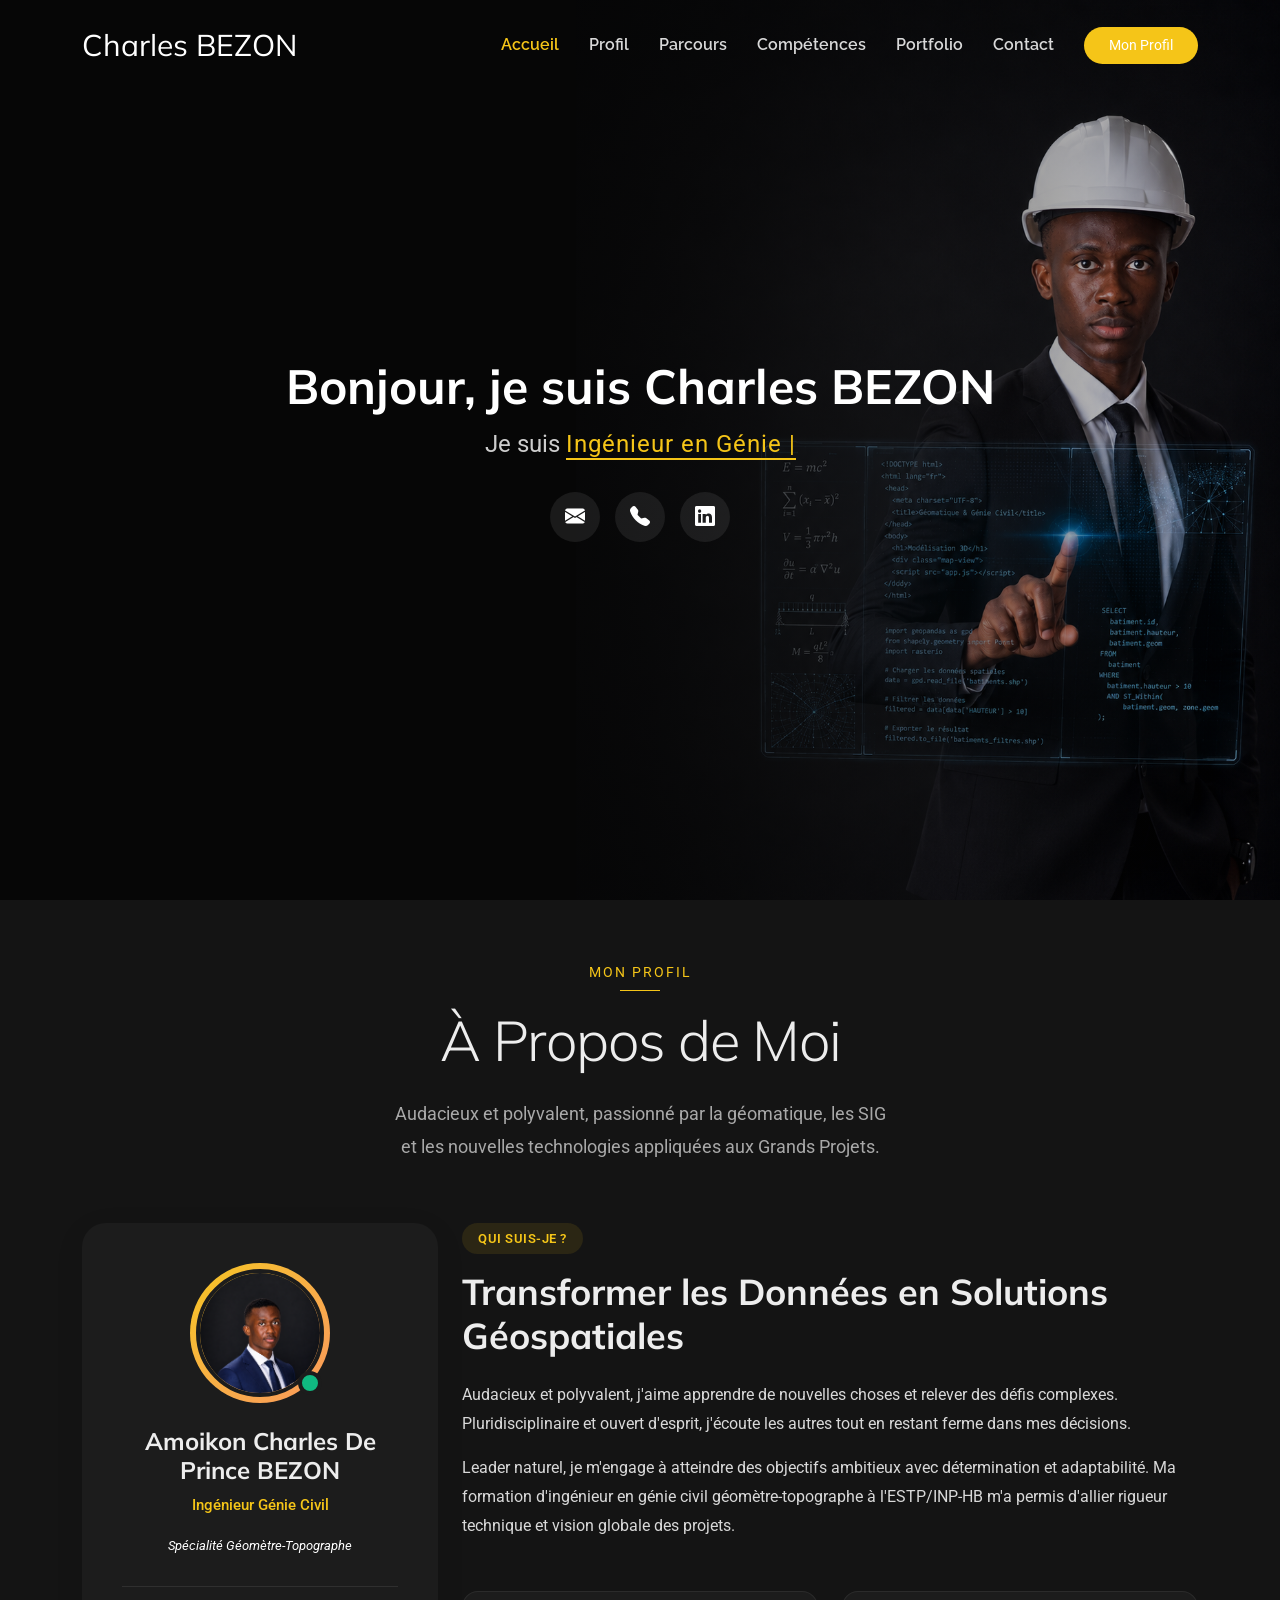
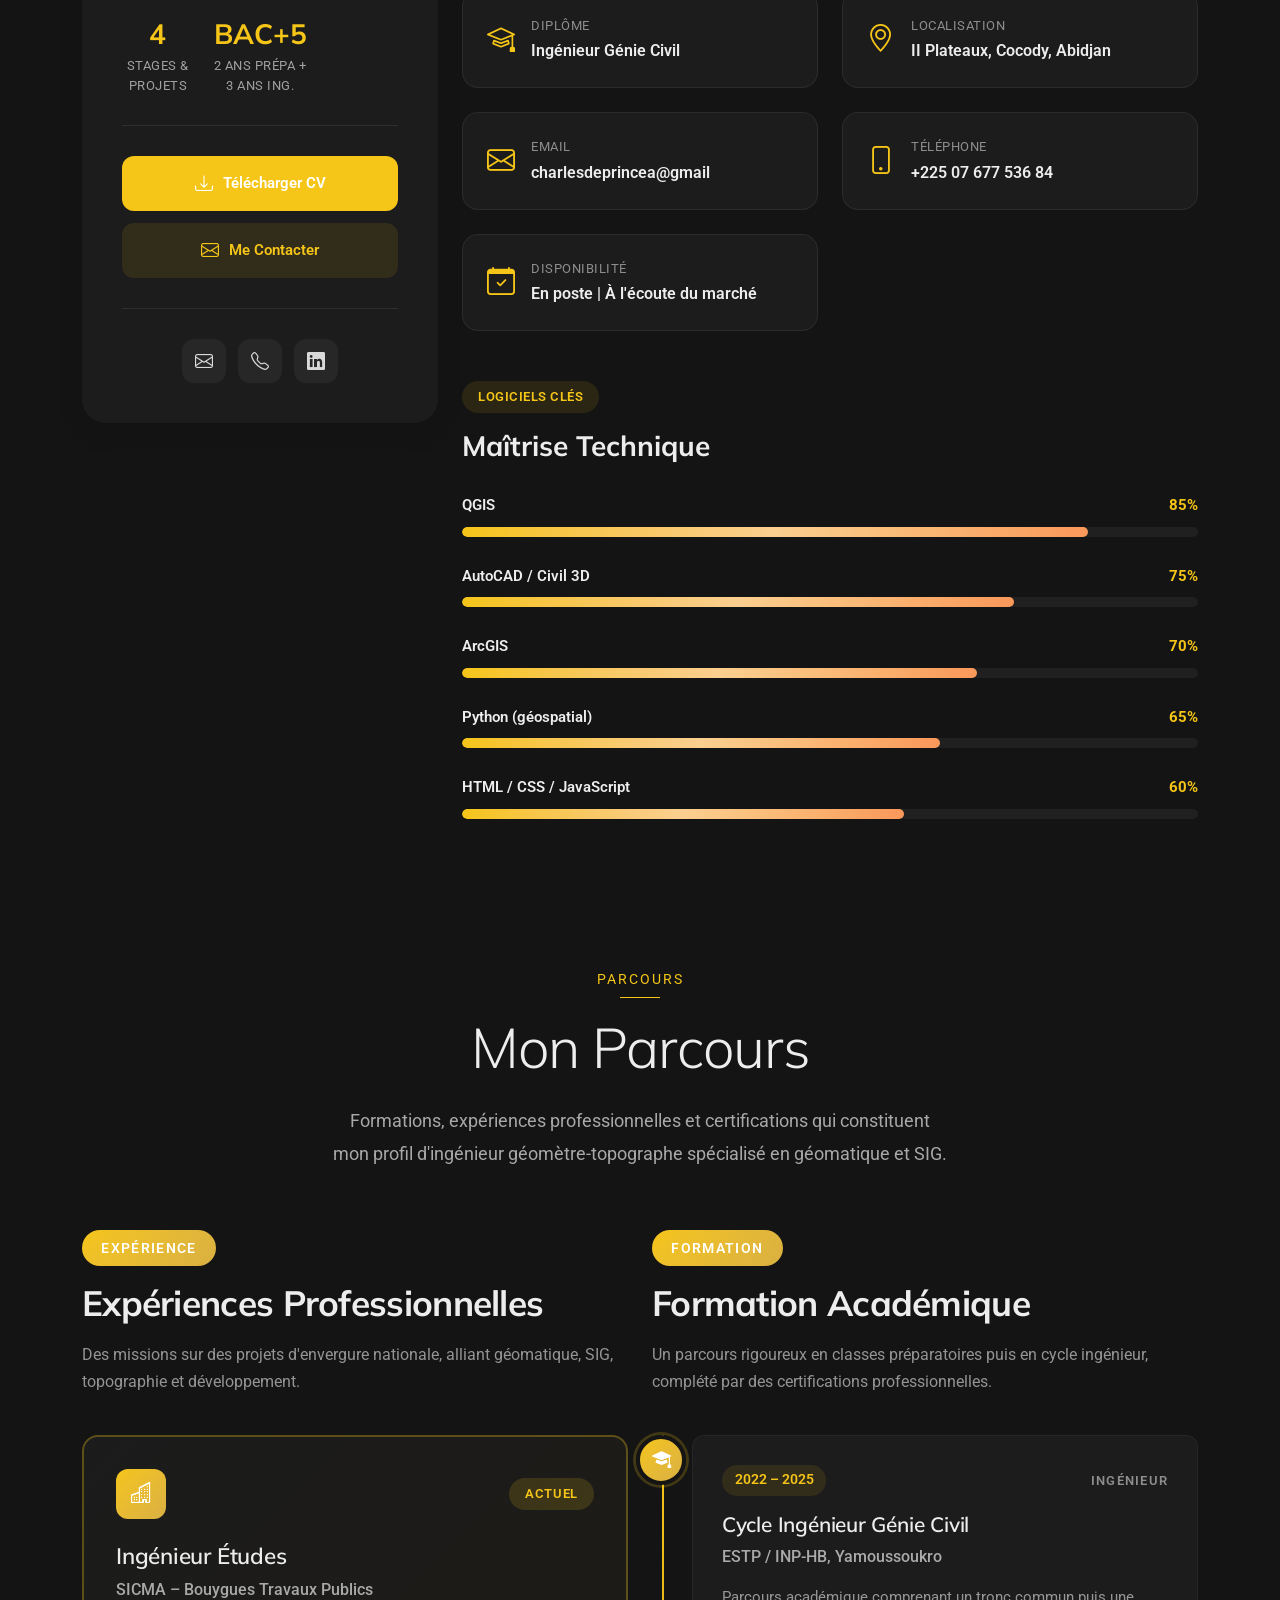
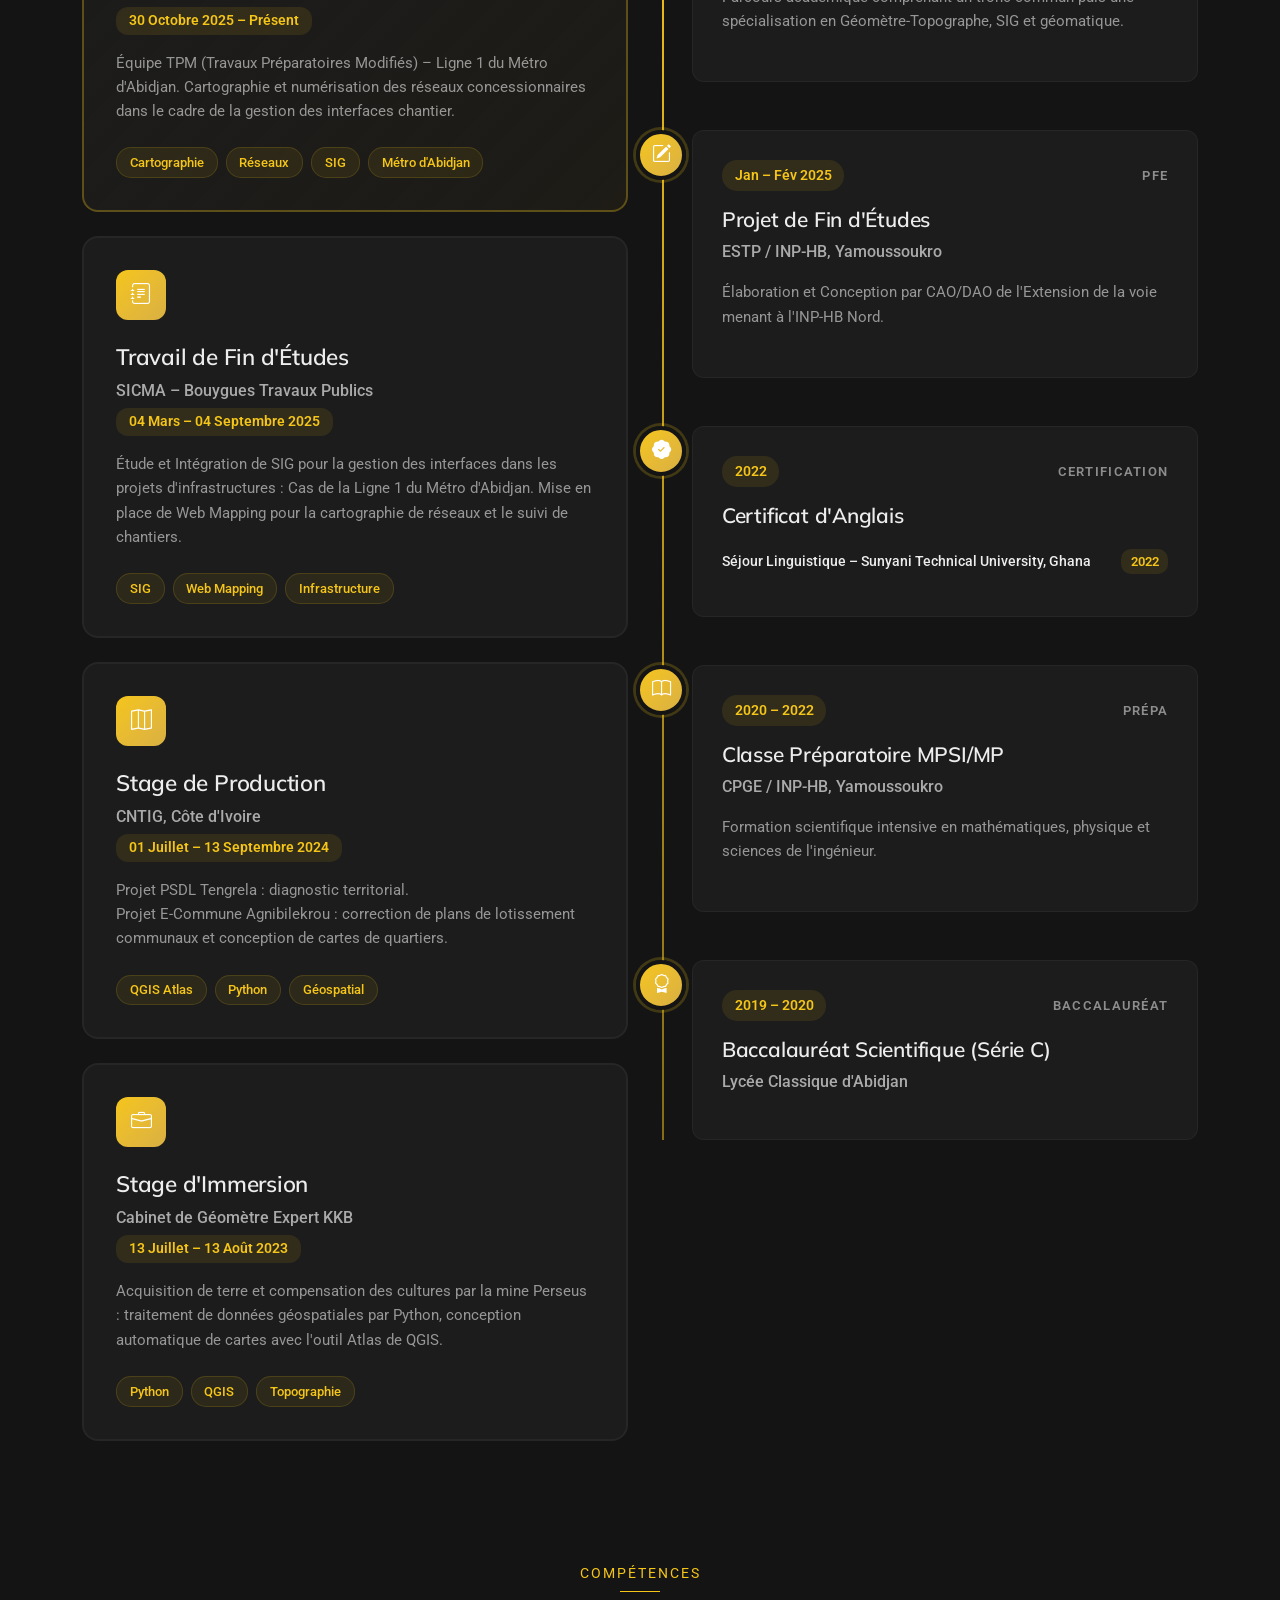
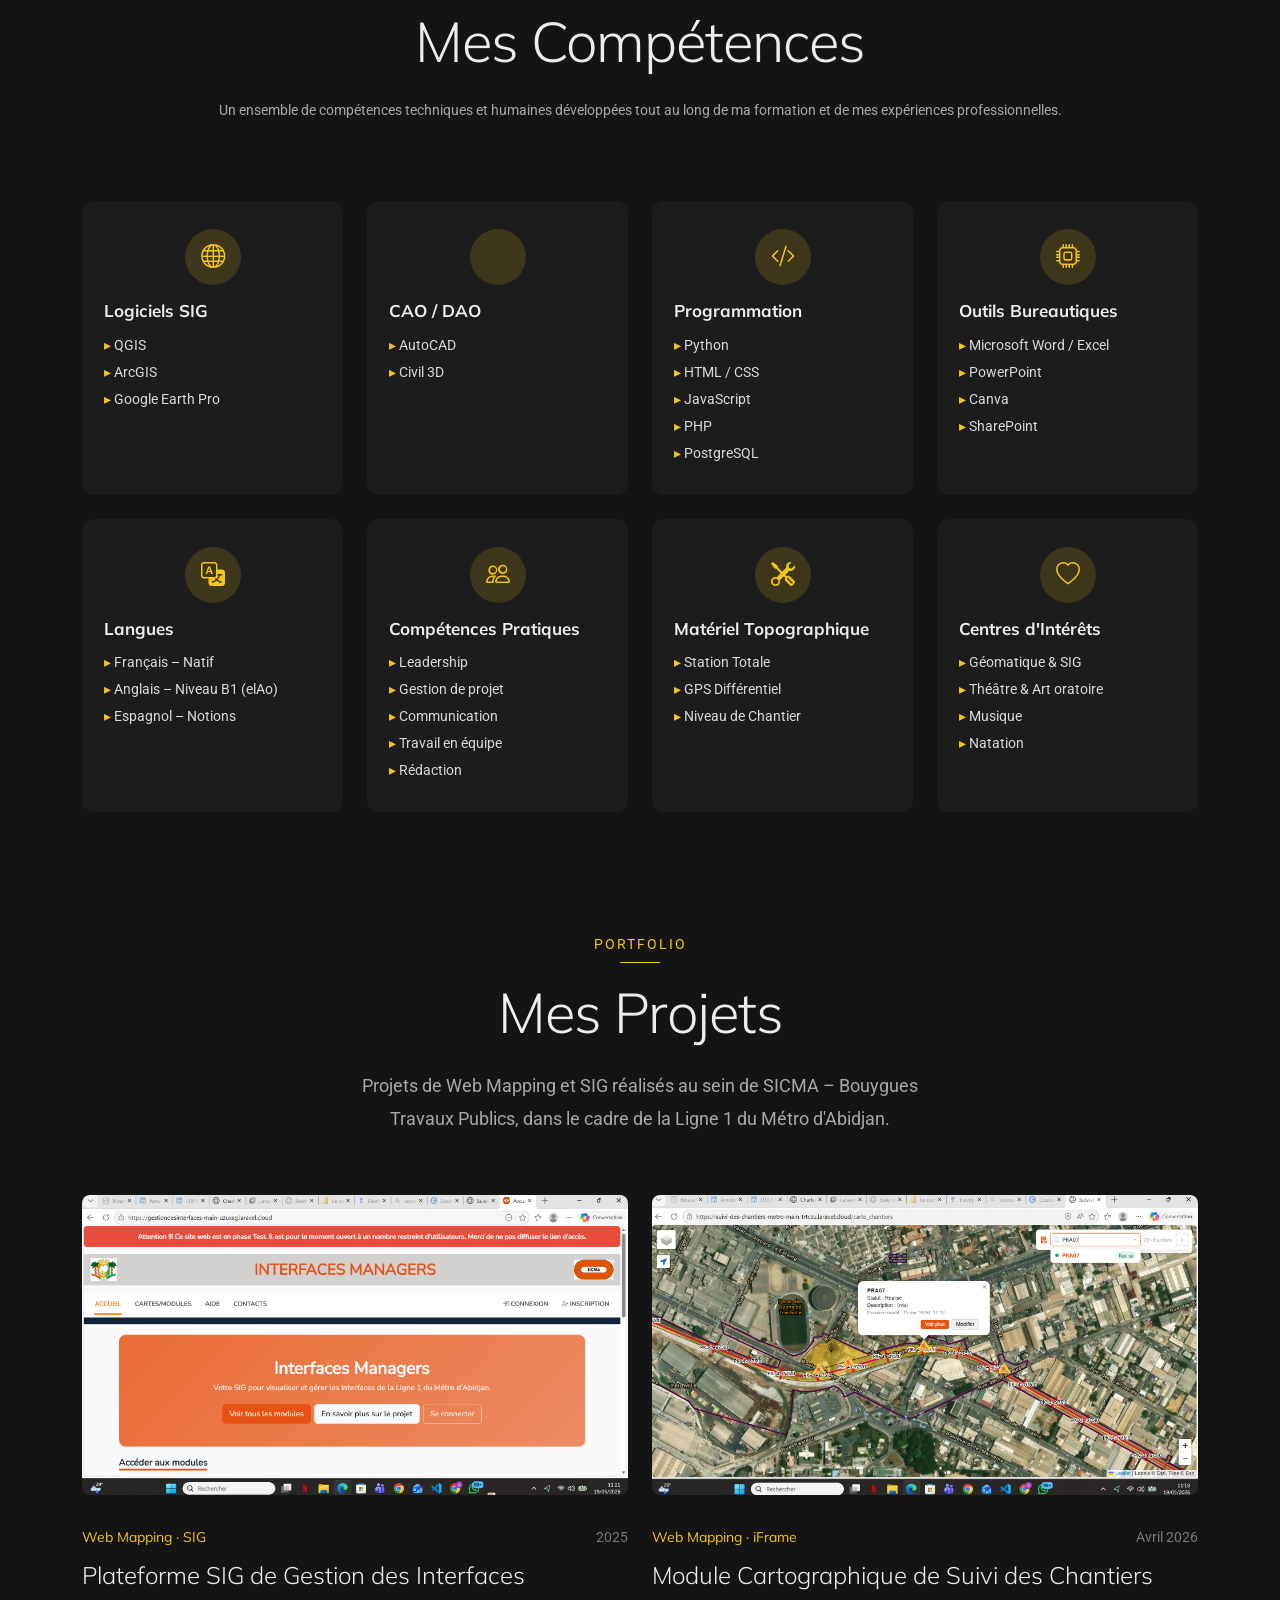
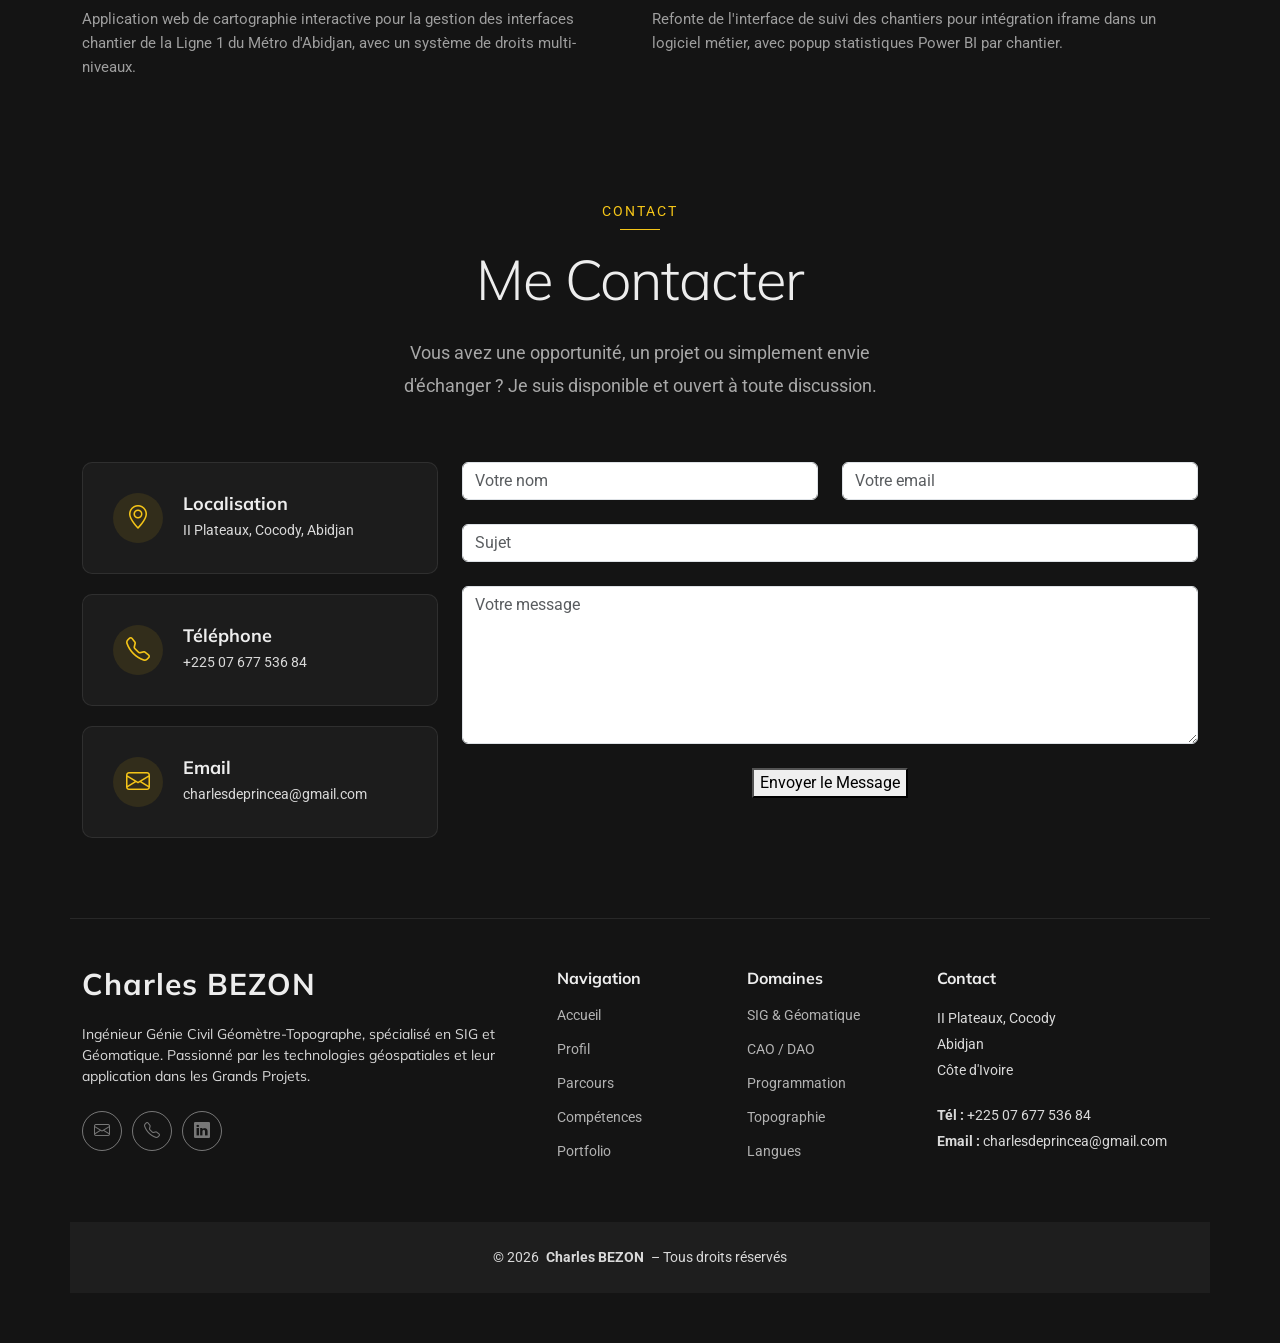
==== index.html @ f4f3e136 "Initial commit - CV en ligne" ====
<!DOCTYPE html>
<html lang="fr">

<head>
  <meta charset="utf-8">
  <meta content="width=device-width, initial-scale=1.0" name="viewport">
  <title>Charles BEZON - Ingénieur Géomètre-Topographe</title>
  <meta name="description" content="CV en ligne de Bezon Amoikon Charles de Prince, Ingénieur Génie Civil Géomètre-Topographe, spécialisé en SIG et géomatique.">

  <!-- Fonts -->
  <link href="https://fonts.googleapis.com" rel="preconnect">
  <link href="https://fonts.gstatic.com" rel="preconnect" crossorigin>
  <link href="https://fonts.googleapis.com/css2?family=Roboto:ital,wght@0,100;0,300;0,400;0,500;0,700;0,900;1,100;1,300;1,400;1,500;1,700;1,900&family=Raleway:ital,wght@0,100;0,200;0,300;0,400;0,500;0,600;0,700;0,800;0,900;1,100;1,200;1,300;1,400;1,500;1,600;1,700;1,800;1,900&family=Mulish:ital,wght@0,200;0,300;0,400;0,500;0,600;0,700;0,800;0,900;1,200;1,300;1,400;1,500;1,600;1,700;1,800;1,900&display=swap" rel="stylesheet">
  <link href="https://fonts.googleapis.com/css2?family=Lato:ital,wght@0,100;0,300;0,400;0,700;0,900;1,100;1,300;1,400;1,700;1,900&display=swap" rel="stylesheet">

  <!-- Vendor CSS Files -->
  <link href="assets/vendor/bootstrap/css/bootstrap.min.css" rel="stylesheet">
  <link href="assets/vendor/bootstrap-icons/bootstrap-icons.css" rel="stylesheet">
  <link href="assets/vendor/aos/aos.css" rel="stylesheet">
  <link href="assets/vendor/glightbox/css/glightbox.min.css" rel="stylesheet">
  <link href="assets/vendor/swiper/swiper-bundle.min.css" rel="stylesheet">

  <!-- Main CSS File -->
  <link href="assets/css/main.css" rel="stylesheet">

  <!-- Custom Styles -->
  <style>
    .competence-card {
      background: var(--surface-color);
      border-radius: 12px;
      padding: 28px 22px;
      height: 100%;
      transition: transform 0.3s, box-shadow 0.3s;
    }
    .competence-card:hover {
      transform: translateY(-5px);
      box-shadow: 0 10px 30px rgba(0,0,0,0.3);
    }
    .competence-card .icon-wrapper {
      width: 56px;
      height: 56px;
      border-radius: 50%;
      background: color-mix(in srgb, var(--accent-color), transparent 85%);
      display: flex;
      align-items: center;
      justify-content: center;
      margin-bottom: 16px;
    }
    .competence-card .icon-wrapper i {
      font-size: 24px;
      color: var(--accent-color);
    }
    .competence-card h4 {
      font-size: 17px;
      margin-bottom: 10px;
      color: var(--heading-color);
    }
    .competence-card ul {
      padding-left: 0;
      list-style: none;
      margin: 0;
    }
    .competence-card ul li {
      font-size: 14px;
      color: var(--default-color);
      padding: 3px 0;
    }
    .competence-card ul li::before {
      content: "▸ ";
      color: var(--accent-color);
    }

    /* ── Portfolio Cards (style MyPage) ── */
    .proj-card {
      background: transparent;
      border: none;
      transition: transform 0.4s ease;
      height: 100%;
      display: flex;
      flex-direction: column;
    }
    .proj-card:hover { transform: translateY(-8px); }
    .proj-img-wrap {
      position: relative;
      overflow: hidden;
      border-radius: 8px;
      margin-bottom: 32px;
      flex-shrink: 0;
    }
    .proj-img-wrap img {
      width: 100%;
      height: 300px;
      object-fit: cover;
      transition: transform 0.6s ease;
    }
    .proj-overlay {
      position: absolute;
      top: 0; left: 0; right: 0; bottom: 0;
      background: rgba(0, 0, 0, 0.70);
      opacity: 0;
      transition: opacity 0.4s ease;
      display: flex;
      align-items: center;
      justify-content: center;
    }
    .proj-actions {
      display: flex;
      gap: 16px;
      transform: translateY(20px);
      transition: transform 0.4s ease;
    }
    .proj-btn {
      width: 48px;
      height: 48px;
      border-radius: 50%;
      background: var(--surface-color);
      color: var(--heading-color);
      display: flex;
      align-items: center;
      justify-content: center;
      text-decoration: none;
      transition: all 0.3s ease;
      font-size: 18px;
    }
    .proj-btn:hover {
      background: var(--accent-color);
      color: #000;
      transform: scale(1.1);
    }
    .proj-img-wrap:hover .proj-overlay { opacity: 1; }
    .proj-img-wrap:hover .proj-actions { transform: translateY(0); }
    .proj-img-wrap:hover img { transform: scale(1.05); }
    .proj-body { flex-grow: 1; display: flex; flex-direction: column; }
    .proj-meta {
      display: flex;
      justify-content: space-between;
      align-items: center;
      margin-bottom: 12px;
      font-size: 14px;
      font-weight: 400;
    }
    .proj-cat { color: var(--accent-color); font-family: var(--heading-font); }
    .proj-yr { color: color-mix(in srgb, var(--default-color), transparent 50%); }
    .proj-title {
      font-size: 24px;
      font-weight: 300;
      color: var(--heading-color);
      margin-bottom: 16px;
      font-family: var(--heading-font);
      line-height: 1.3;
    }
    .proj-desc {
      color: color-mix(in srgb, var(--default-color), transparent 30%);
      font-size: 15px;
      line-height: 1.6;
      margin: 0;
      flex-grow: 1;
    }
    @media (max-width: 768px) {
      .proj-img-wrap img { height: 240px; }
      .proj-card:hover { transform: none; }
    }

    /* Remplacement rouge → bleu */
    :root {
      --accent-color: #f5c518;
      --nav-hover-color: #f5c518;
      --nav-dropdown-hover-color: #f5c518;
    }

/* Hero - image limitée à la moitié droite */
    #hero img {
      position: absolute;
      top: 0;
      right: 0;
      left: auto;
      width: 55%;
      height: 100%;
      object-fit: cover;
      object-position: center top;
      z-index: 1;
    }
    #hero:before {
      background: linear-gradient(
        to right,
        #060606 30%,
        rgba(6, 6, 6, 0.75) 55%,
        rgba(6, 6, 6, 0.1) 100%
      ) !important;
      z-index: 2;
    }
  </style>
</head>

<body class="index-page">

  <header id="header" class="header d-flex align-items-center fixed-top">
    <div class="container-fluid container-xl position-relative d-flex align-items-center">

      <a href="index.html" class="logo d-flex align-items-center me-auto">
        <h1 class="sitename">Charles BEZON</h1>
      </a>

      <nav id="navmenu" class="navmenu">
        <ul>
          <li><a href="#hero" class="active" data-i18n="nav.home">Accueil</a></li>
          <li><a href="#about" data-i18n="nav.about">Profil</a></li>
          <li><a href="#resume" data-i18n="nav.resume">Parcours</a></li>
          <li><a href="#competences" data-i18n="nav.skills">Compétences</a></li>
          <li><a href="#portfolio" data-i18n="nav.portfolio">Portfolio</a></li>
          <li><a href="#contact" data-i18n="nav.contact">Contact</a></li>
        </ul>
        <i class="mobile-nav-toggle d-xl-none bi bi-list"></i>
      </nav>

<a class="btn-getstarted" href="#about" data-i18n="nav.btn">Mon Profil</a>

    </div>
  </header>

  <main class="main">

    <!-- Hero Section -->
    <section id="hero" class="hero section dark-background">

      <img src="images/Couverture.png" alt="Charles BEZON" data-aos="fade-in">

      <div class="container" data-aos="fade-up" data-aos-delay="100">
        <div class="row justify-content-center">
          <div class="col-lg-8 text-center">
            <h2 data-i18n="hero.greeting">Bonjour, je suis Charles BEZON</h2>
            <p>Je suis <span class="typed" data-typed-items="Ingénieur en Génie Civil, Ingénieur Géomètre-Topographe,Géomaticien,Spécialiste SIG,Développeur Web Mapping"></span><span class="typed-cursor typed-cursor--blink" aria-hidden="true"></span></p>
            <div class="social-links">
              <a href="mailto:charlesdeprincea@gmail.com" title="Email"><i class="bi bi-envelope-fill"></i></a>
              <a href="tel:+2250767753684" title="Téléphone"><i class="bi bi-telephone-fill"></i></a>
              <a href="https://www.linkedin.com/in/amoikon-charles-d-p-bezon-718651254" title="LinkedIn" target="_blank"><i class="bi bi-linkedin"></i></a>
            </div>
          </div>
        </div>
      </div>

    </section><!-- /Hero Section -->

    <!-- About Section -->
    <section id="about" class="about section">

      <div class="container section-title" data-aos="fade-up">
        <span class="subtitle" data-i18n="about.subtitle">Mon Profil</span>
        <h2 data-i18n="about.title">À Propos de Moi</h2>
        <p data-i18n="about.desc">Audacieux et polyvalent, passionné par la géomatique, les SIG et les nouvelles technologies appliquées aux Grands Projets.</p>
      </div>

      <div class="container" data-aos="fade-up" data-aos-delay="100">

        <div class="row gy-5">
          <div class="col-lg-4" data-aos="zoom-in" data-aos-delay="150">
            <div class="profile-card">
              <div class="profile-header">
                <div class="profile-avatar">
                  <img src="images/CharlesD.png" class="img-fluid" alt="Charles BEZON">
                  <div class="status-indicator"></div>
                </div>
                <h3>Amoikon Charles De Prince BEZON</h3>
                <span class="role" data-i18n="about.role">Ingénieur Génie Civil</span>
                <span style="display:block; color:#ffffff; font-style:italic; font-size:13px; margin-top:4px;" data-i18n="about.specialty">Spécialité Géomètre-Topographe</span>
              </div>

              <div class="profile-stats">
                <div class="stat-item">
                  <h4>4</h4>
                  <p data-i18n="about.stat1">Stages &amp; Projets</p>
                </div>
                <div class="stat-item">
                  <h4>BAC+5</h4>
                  <p data-i18n="about.stat2">2 ans Prépa + 3 ans Ing.</p>
                </div>
              </div>

              <div class="profile-actions">
                <a href="docs/CV BEZON AMOIKON CHARLES DE PRINCE.pdf" class="btn-primary" download><i class="bi bi-download"></i> <span data-i18n="about.btn.download">Télécharger CV</span></a>
                <a href="#contact" class="btn-secondary"><i class="bi bi-envelope"></i> <span data-i18n="about.btn.contact">Me Contacter</span></a>
              </div>

              <div class="social-connect">
                <a href="mailto:charlesdeprincea@gmail.com" title="Email"><i class="bi bi-envelope"></i></a>
                <a href="tel:+2250767753684" title="Téléphone"><i class="bi bi-telephone"></i></a>
                <a href="https://www.linkedin.com/in/amoikon-charles-d-p-bezon-718651254?utm_source=share_via&utm_content=profile&utm_medium=member_android" title="LinkedIn"><i class="bi bi-linkedin"></i></a>
              </div>
            </div>
          </div>

          <div class="col-lg-8" data-aos="fade-left" data-aos-delay="200">
            <div class="content-wrapper">
              <div class="bio-section">
                <div class="section-tag" data-i18n="about.who">Qui suis-je ?</div>
                <h2 data-i18n="about.who.title">Transformer les Données en Solutions Géospatiales</h2>
                <p data-i18n="about.bio1">Audacieux et polyvalent, j'aime apprendre de nouvelles choses et relever des défis complexes. Pluridisciplinaire et ouvert d'esprit, j'écoute les autres tout en restant ferme dans mes décisions.</p>
                <p data-i18n="about.bio2">Leader naturel, je m'engage à atteindre des objectifs ambitieux avec détermination et adaptabilité. Ma formation d'ingénieur en génie civil géomètre-topographe à l'ESTP/INP-HB m'a permis d'allier rigueur technique et vision globale des projets.</p>
              </div>

              <div class="details-grid">
                <div class="detail-item" data-aos="fade-up" data-aos-delay="250">
                  <i class="bi bi-mortarboard"></i>
                  <div class="detail-content">
                    <span data-i18n="about.lbl.degree">Diplôme</span>
                    <strong>Ingénieur Génie Civil</strong>
                  </div>
                </div>

                <div class="detail-item" data-aos="fade-up" data-aos-delay="350">
                  <i class="bi bi-geo-alt"></i>
                  <div class="detail-content">
                    <span data-i18n="about.lbl.location">Localisation</span>
                    <strong>II Plateaux, Cocody, Abidjan</strong>
                  </div>
                </div>

                <div class="detail-item" data-aos="fade-up" data-aos-delay="100">
                  <i class="bi bi-envelope"></i>
                  <div class="detail-content">
                    <span data-i18n="about.lbl.email">Email</span>
                    <strong>charlesdeprincea@gmail</strong>
                  </div>
                </div>

                <div class="detail-item" data-aos="fade-up" data-aos-delay="150">
                  <i class="bi bi-phone"></i>
                  <div class="detail-content">
                    <span data-i18n="about.lbl.phone">Téléphone</span>
                    <strong>+225 07 677 536 84</strong>
                  </div>
                </div>

                <div class="detail-item" data-aos="fade-up" data-aos-delay="200">
                  <i class="bi bi-calendar-check"></i>
                  <div class="detail-content">
                    <span data-i18n="about.lbl.avail">Disponibilité</span>
                    <strong data-i18n="about.val.avail">En poste | À l'écoute du marché</strong>
                  </div>
                </div>
              </div>

              <div class="skills-showcase" data-aos="fade-up" data-aos-delay="250">
                <div class="section-tag" data-i18n="about.skills.tag">Logiciels Clés</div>
                <h3 data-i18n="about.skills.title">Maîtrise Technique</h3>

                <div class="skills-list skills-animation">
                  <div class="skill-item">
                    <div class="skill-info">
                      <span class="skill-name">QGIS</span>
                      <span class="skill-percent">85%</span>
                    </div>
                    <div class="progress">
                      <div class="progress-bar" role="progressbar" aria-valuenow="85" aria-valuemin="0" aria-valuemax="100"></div>
                    </div>
                  </div>

                  <div class="skill-item">
                    <div class="skill-info">
                      <span class="skill-name">AutoCAD / Civil 3D</span>
                      <span class="skill-percent">75%</span>
                    </div>
                    <div class="progress">
                      <div class="progress-bar" role="progressbar" aria-valuenow="75" aria-valuemin="0" aria-valuemax="100"></div>
                    </div>
                  </div>

                  <div class="skill-item">
                    <div class="skill-info">
                      <span class="skill-name">ArcGIS</span>
                      <span class="skill-percent">70%</span>
                    </div>
                    <div class="progress">
                      <div class="progress-bar" role="progressbar" aria-valuenow="70" aria-valuemin="0" aria-valuemax="100"></div>
                    </div>
                  </div>

                  <div class="skill-item">
                    <div class="skill-info">
                      <span class="skill-name">Python (géospatial)</span>
                      <span class="skill-percent">65%</span>
                    </div>
                    <div class="progress">
                      <div class="progress-bar" role="progressbar" aria-valuenow="65" aria-valuemin="0" aria-valuemax="100"></div>
                    </div>
                  </div>

                  <div class="skill-item">
                    <div class="skill-info">
                      <span class="skill-name">HTML / CSS / JavaScript</span>
                      <span class="skill-percent">60%</span>
                    </div>
                    <div class="progress">
                      <div class="progress-bar" role="progressbar" aria-valuenow="60" aria-valuemin="0" aria-valuemax="100"></div>
                    </div>
                  </div>
                </div>
              </div>
            </div>
          </div>
        </div>

      </div>

    </section><!-- /About Section -->

    <!-- Resume Section -->
    <section id="resume" class="resume section">

      <div class="container section-title" data-aos="fade-up">
        <span class="subtitle" data-i18n="resume.subtitle">Parcours</span>
        <h2 data-i18n="resume.title">Mon Parcours</h2>
        <p data-i18n="resume.desc">Formations, expériences professionnelles et certifications qui constituent mon profil d'ingénieur géomètre-topographe spécialisé en géomatique et SIG.</p>
      </div>

      <div class="container" data-aos="fade-up" data-aos-delay="100">

        <div class="row gy-5">

          <!-- Expériences professionnelles -->
          <div class="col-lg-6">
            <div class="experience-section">
              <div class="section-header" data-aos="fade-right" data-aos-delay="200">
                <div class="header-content">
                  <span class="section-badge" data-i18n="resume.exp.badge">Expérience</span>
                  <h2 data-i18n="resume.exp.title">Expériences Professionnelles</h2>
                  <p data-i18n="resume.exp.desc">Des missions sur des projets d'envergure nationale, alliant géomatique, SIG, topographie et développement.</p>
                </div>
              </div>

              <div class="experience-cards">

                <!-- Poste actuel SICMA -->
                <div class="exp-card featured" data-aos="zoom-in" data-aos-delay="300">
                  <div class="card-header">
                    <div class="company-logo">
                      <i class="bi bi-buildings"></i>
                    </div>
                    <div class="period-badge" data-i18n="resume.current">Actuel</div>
                  </div>
                  <div class="card-body">
                    <h3 data-i18n="resume.exp1.title">Ingénieur Études</h3>
                    <p class="company-name">SICMA – Bouygues Travaux Publics</p>
                    <span class="duration">30 Octobre 2025 – Présent</span>
                    <p class="description" data-i18n="resume.exp1.desc">Équipe TPM (Travaux Préparatoires Modifiés) – Ligne 1 du Métro d'Abidjan. Cartographie et numérisation des réseaux concessionnaires dans le cadre de la gestion des interfaces chantier.</p>
                    <div class="skills-tags">
                      <span class="skill-tag">Cartographie</span>
                      <span class="skill-tag">Réseaux</span>
                      <span class="skill-tag">SIG</span>
                      <span class="skill-tag">Métro d'Abidjan</span>
                    </div>
                  </div>
                </div>

                <!-- TFE SICMA -->
                <div class="exp-card" data-aos="zoom-in" data-aos-delay="320">
                  <div class="card-header">
                    <div class="company-logo">
                      <i class="bi bi-journal-text"></i>
                    </div>
                  </div>
                  <div class="card-body">
                    <h3 data-i18n="resume.exp2.title">Travail de Fin d'Études</h3>
                    <p class="company-name">SICMA – Bouygues Travaux Publics</p>
                    <span class="duration">04 Mars – 04 Septembre 2025</span>
                    <p class="description" data-i18n="resume.exp2.desc">Étude et Intégration de SIG pour la gestion des interfaces dans les projets d'infrastructures : Cas de la Ligne 1 du Métro d'Abidjan. Mise en place de Web Mapping pour la cartographie de réseaux et le suivi de chantiers.</p>
                    <div class="skills-tags">
                      <span class="skill-tag">SIG</span>
                      <span class="skill-tag">Web Mapping</span>
                      <span class="skill-tag">Infrastructure</span>
                    </div>
                  </div>
                </div>



                <!-- Stage CNTIG -->
                <div class="exp-card" data-aos="zoom-in" data-aos-delay="400">
                  <div class="card-header">
                    <div class="company-logo">
                      <i class="bi bi-map"></i>
                    </div>
                  </div>
                  <div class="card-body">
                    <h3 data-i18n="resume.exp3.title">Stage de Production</h3>
                    <p class="company-name">CNTIG, Côte d'Ivoire</p>
                    <span class="duration">01 Juillet – 13 Septembre 2024</span>
                    <p class="description" data-i18n-html="resume.exp3.desc">Projet PSDL Tengrela : diagnostic territorial.<br>Projet E-Commune Agnibilekrou : correction de plans de lotissement communaux et conception de cartes de quartiers.</p>
                    <div class="skills-tags">
                      <span class="skill-tag">QGIS Atlas</span>
                      <span class="skill-tag">Python</span>
                      <span class="skill-tag">Géospatial</span>
                    </div>
                  </div>
                </div>

                <!-- Stage KKB -->
                <div class="exp-card" data-aos="zoom-in" data-aos-delay="450">
                  <div class="card-header">
                    <div class="company-logo">
                      <i class="bi bi-briefcase"></i>
                    </div>
                  </div>
                  <div class="card-body">
                    <h3 data-i18n="resume.exp4.title">Stage d'Immersion</h3>
                    <p class="company-name">Cabinet de Géomètre Expert KKB</p>
                    <span class="duration">13 Juillet – 13 Août 2023</span>
                    <p class="description" data-i18n="resume.exp4.desc">Acquisition de terre et compensation des cultures par la mine Perseus : traitement de données géospatiales par Python, conception automatique de cartes avec l'outil Atlas de QGIS.</p>
                    <div class="skills-tags">
                      <span class="skill-tag">Python</span>
                      <span class="skill-tag">QGIS</span>
                      <span class="skill-tag">Topographie</span>
                    </div>
                  </div>
                </div>

              </div>
            </div>
          </div>

          <!-- Formation & Certifications -->
          <div class="col-lg-6">
            <div class="education-section">
              <div class="section-header" data-aos="fade-left" data-aos-delay="200">
                <div class="header-content">
                  <span class="section-badge" data-i18n="resume.edu.badge">Formation</span>
                  <h2 data-i18n="resume.edu.title">Formation Académique</h2>
                  <p data-i18n="resume.edu.desc">Un parcours rigoureux en classes préparatoires puis en cycle ingénieur, complété par des certifications professionnelles.</p>
                </div>
              </div>

              <div class="education-timeline" data-aos="fade-left" data-aos-delay="300">
                <div class="timeline-track">

                  <!-- Cycle Ingénieur -->
                  <div class="timeline-item">
                    <div class="timeline-marker">
                      <i class="bi bi-mortarboard-fill"></i>
                    </div>
                    <div class="timeline-content">
                      <div class="education-meta">
                        <span class="year-range">2022 – 2025</span>
                        <span class="degree-level" data-i18n="resume.edu1.level">Ingénieur</span>
                      </div>
                      <h4 data-i18n="resume.edu1.title">Cycle Ingénieur Génie Civil</h4>
                      <p class="institution">ESTP / INP-HB, Yamoussoukro</p>
                      <p class="description" data-i18n="resume.edu1.desc">Parcours académique comprenant un tronc commun puis une spécialisation en Géomètre-Topographe, SIG et géomatique.</p>
                    </div>
                  </div>

                  <!-- PFE -->
                  <div class="timeline-item">
                    <div class="timeline-marker">
                      <i class="bi bi-pencil-square"></i>
                    </div>
                    <div class="timeline-content">
                      <div class="education-meta">
                        <span class="year-range">Jan – Fév 2025</span>
                        <span class="degree-level">PFE</span>
                      </div>
                      <h4 data-i18n="resume.edu2.title">Projet de Fin d'Études</h4>
                      <p class="institution">ESTP / INP-HB, Yamoussoukro</p>
                      <p class="description" data-i18n="resume.edu2.desc">Élaboration et Conception par CAO/DAO de l'Extension de la voie menant à l'INP-HB Nord.</p>
                    </div>
                  </div>

                  <!-- Certifications -->
                  <div class="timeline-item">
                    <div class="timeline-marker">
                      <i class="bi bi-patch-check-fill"></i>
                    </div>
                    <div class="timeline-content">
                      <div class="education-meta">
                        <span class="year-range">2022</span>
                        <span class="degree-level" data-i18n="resume.edu3.level">Certification</span>
                      </div>
                      <h4 data-i18n="resume.edu3.title">Certificat d'Anglais</h4>
                      <div class="certifications-list">
                        <div class="cert-item">
                          <span class="cert-name">Séjour Linguistique – Sunyani Technical University, Ghana</span>
                          <span class="cert-year">2022</span>
                        </div>
                      </div>
                    </div>
                  </div>

                  <!-- CPGE -->
                  <div class="timeline-item">
                    <div class="timeline-marker">
                      <i class="bi bi-book"></i>
                    </div>
                    <div class="timeline-content">
                      <div class="education-meta">
                        <span class="year-range">2020 – 2022</span>
                        <span class="degree-level" data-i18n="resume.edu4.level">Prépa</span>
                      </div>
                      <h4>Classe Préparatoire MPSI/MP</h4>
                      <p class="institution">CPGE / INP-HB, Yamoussoukro</p>
                      <p class="description" data-i18n="resume.edu4.desc">Formation scientifique intensive en mathématiques, physique et sciences de l'ingénieur.</p>
                    </div>
                  </div>

                  <!-- Bac -->
                  <div class="timeline-item">
                    <div class="timeline-marker">
                      <i class="bi bi-award"></i>
                    </div>
                    <div class="timeline-content">
                      <div class="education-meta">
                        <span class="year-range">2019 – 2020</span>
                        <span class="degree-level" data-i18n="resume.edu5.level">Baccalauréat</span>
                      </div>
                      <h4>Baccalauréat Scientifique (Série C)</h4>
                      <p class="institution">Lycée Classique d'Abidjan</p>
                    </div>
                  </div>

                </div>
              </div>
            </div>
          </div>

        </div>

      </div>

    </section><!-- /Resume Section -->

    <!-- Compétences Section -->
    <section id="competences" class="services section">

      <div class="container section-title" data-aos="fade-up">
        <span class="subtitle" data-i18n="skills.subtitle">Compétences</span>
        <h2 data-i18n="skills.title">Mes Compétences</h2>
        <p data-i18n="skills.desc">Un ensemble de compétences techniques et humaines développées tout au long de ma formation et de mes expériences professionnelles.</p>
      </div>

      <div class="container" data-aos="fade-up" data-aos-delay="100">

        <div class="row gy-4">

          <div class="col-lg-3 col-md-6" data-aos="zoom-in" data-aos-delay="100">
            <div class="competence-card">
              <div class="icon-wrapper">
                <i class="bi bi-globe"></i>
              </div>
              <h4 data-i18n="skills.sig.title">Logiciels SIG</h4>
              <ul>
                <li>QGIS</li>
                <li>ArcGIS</li>
                <li>Google Earth Pro</li>
              </ul>
            </div>
          </div>

          <div class="col-lg-3 col-md-6" data-aos="zoom-in" data-aos-delay="200">
            <div class="competence-card">
              <div class="icon-wrapper">
                <i class="bi bi-pencil-ruler"></i>
              </div>
              <h4 data-i18n="skills.cao.title">CAO / DAO</h4>
              <ul>
                <li>AutoCAD</li>
                <li>Civil 3D</li>
              </ul>
            </div>
          </div>

          <div class="col-lg-3 col-md-6" data-aos="zoom-in" data-aos-delay="300">
            <div class="competence-card">
              <div class="icon-wrapper">
                <i class="bi bi-code-slash"></i>
              </div>
              <h4 data-i18n="skills.prog.title">Programmation</h4>
              <ul>
                <li>Python</li>
                <li>HTML / CSS</li>
                <li>JavaScript</li>
                <li>PHP</li>
                <li>PostgreSQL</li>
              </ul>
            </div>
          </div>

          <div class="col-lg-3 col-md-6" data-aos="zoom-in" data-aos-delay="400">
            <div class="competence-card">
              <div class="icon-wrapper">
                <i class="bi bi-cpu"></i>
              </div>
              <h4 data-i18n="skills.office.title">Outils Bureautiques</h4>
              <ul>
                <li>Microsoft Word / Excel</li>
                <li>PowerPoint</li>
                <li>Canva</li>
                <li>SharePoint</li>
              </ul>
            </div>
          </div>

          <div class="col-lg-3 col-md-6" data-aos="zoom-in" data-aos-delay="100">
            <div class="competence-card">
              <div class="icon-wrapper">
                <i class="bi bi-translate"></i>
              </div>
              <h4 data-i18n="skills.langs.title">Langues</h4>
              <ul>
                <li data-i18n="skills.langs.fr">Français – Natif</li>
                <li data-i18n="skills.langs.en">Anglais – Niveau B1 (elAo)</li>
                <li data-i18n="skills.langs.es">Espagnol – Notions</li>
              </ul>
            </div>
          </div>

          <div class="col-lg-3 col-md-6" data-aos="zoom-in" data-aos-delay="200">
            <div class="competence-card">
              <div class="icon-wrapper">
                <i class="bi bi-people"></i>
              </div>
              <h4 data-i18n="skills.soft.title">Compétences Pratiques</h4>
              <ul>
                <li data-i18n="skills.soft.1">Leadership</li>
                <li data-i18n="skills.soft.2">Gestion de projet</li>
                <li data-i18n="skills.soft.3">Communication</li>
                <li data-i18n="skills.soft.4">Travail en équipe</li>
                <li data-i18n="skills.soft.5">Rédaction</li>
              </ul>
            </div>
          </div>

          <div class="col-lg-3 col-md-6" data-aos="zoom-in" data-aos-delay="300">
            <div class="competence-card">
              <div class="icon-wrapper">
                <i class="bi bi-tools"></i>
              </div>
              <h4 data-i18n="skills.topo.title">Matériel Topographique</h4>
              <ul>
                <li data-i18n="skills.topo.1">Station Totale</li>
                <li data-i18n="skills.topo.2">GPS Différentiel</li>
                <li data-i18n="skills.topo.3">Niveau de Chantier</li>
              </ul>
            </div>
          </div>

          <div class="col-lg-3 col-md-6" data-aos="zoom-in" data-aos-delay="400">
            <div class="competence-card">
              <div class="icon-wrapper">
                <i class="bi bi-heart"></i>
              </div>
              <h4 data-i18n="skills.interests.title">Centres d'Intérêts</h4>
              <ul>
                <li data-i18n="skills.interests.1">Géomatique &amp; SIG</li>
                <li data-i18n="skills.interests.2">Théâtre &amp; Art oratoire</li>
                <li data-i18n="skills.interests.3">Musique</li>
                <li data-i18n="skills.interests.4">Natation</li>
              </ul>
            </div>
          </div>

        </div>

      </div>

    </section><!-- /Compétences Section -->

    <!-- Portfolio Section -->
    <section id="portfolio" class="section" style="background:var(--background-color);">

      <div class="container section-title" data-aos="fade-up">
        <span class="subtitle">Portfolio</span>
        <h2 data-i18n="portfolio.title">Mes Projets</h2>
        <p data-i18n="portfolio.desc">Projets de Web Mapping et SIG réalisés au sein de SICMA – Bouygues Travaux Publics, dans le cadre de la Ligne 1 du Métro d'Abidjan.</p>
      </div>

      <div class="container" data-aos="fade-up" data-aos-delay="100">

        <div class="row gy-5">

          <!-- Projet 1 : Plateforme SIG -->
          <div class="col-lg-6" data-aos="fade-up" data-aos-delay="200">
            <div class="proj-card">
              <div class="proj-img-wrap">
                <img src="images/Interfaces Manager.png" class="img-fluid" alt="Plateforme SIG" loading="lazy">
                <div class="proj-overlay">
                  <div class="proj-actions">
                    <a href="images/Interfaces Manager.png" class="glightbox proj-btn" data-gallery="p1" title="Apercu"><i class="bi bi-eye"></i></a>
                    <a href="images/Connexion.png" class="glightbox d-none" data-gallery="p1"></a>
                    <a href="images/Module 1.png" class="glightbox d-none" data-gallery="p1"></a>
                    <a href="images/Module 2.png" class="glightbox d-none" data-gallery="p1"></a>
                    <a href="images/ITC.png" class="glightbox d-none" data-gallery="p1"></a>
                    <a href="images/Réseaux.png" class="glightbox d-none" data-gallery="p1"></a>
                    <a href="images/S Chantier.png" class="glightbox d-none" data-gallery="p1"></a>
                    <a href="portfolio1.html" class="proj-btn" title="Voir le projet"><i class="bi bi-arrow-up-right"></i></a>
                  </div>
                </div>
              </div>
              <div class="proj-body">
                <div class="proj-meta">
                  <span class="proj-cat">Web Mapping · SIG</span>
                  <span class="proj-yr">2025</span>
                </div>
                <h3 class="proj-title" data-i18n="portfolio.p1.title">Plateforme SIG de Gestion des Interfaces</h3>
                <p class="proj-desc" data-i18n="portfolio.p1.desc">Application web de cartographie interactive pour la gestion des interfaces chantier de la Ligne 1 du Métro d'Abidjan, avec un système de droits multi-niveaux.</p>
              </div>
            </div>
          </div>

          <!-- Projet 2 : Module iFrame -->
          <div class="col-lg-6" data-aos="fade-up" data-aos-delay="300">
            <div class="proj-card">
              <div class="proj-img-wrap">
                <img src="images/PRA7.png" class="img-fluid" alt="Module Cartographique" loading="lazy">
                <div class="proj-overlay">
                  <div class="proj-actions">
                    <a href="images/PRA7.png" class="glightbox proj-btn" data-gallery="p2" title="Apercu"><i class="bi bi-eye"></i></a>
                    <a href="portfolio2.html" class="proj-btn" title="Voir le projet"><i class="bi bi-arrow-up-right"></i></a>
                  </div>
                </div>
              </div>
              <div class="proj-body">
                <div class="proj-meta">
                  <span class="proj-cat">Web Mapping · iFrame</span>
                  <span class="proj-yr">Avril 2026</span>
                </div>
                <h3 class="proj-title" data-i18n="portfolio.p2.title">Module Cartographique de Suivi des Chantiers</h3>
                <p class="proj-desc" data-i18n="portfolio.p2.desc">Refonte de l'interface de suivi des chantiers pour intégration iframe dans un logiciel métier, avec popup statistiques Power BI par chantier.</p>
              </div>
            </div>
          </div>

        </div>

      </div>

    </section><!-- /Portfolio Section -->


    <!-- Contact Section -->
    <section id="contact" class="contact section">

      <div class="container section-title" data-aos="fade-up">
        <span class="subtitle" data-i18n="contact.subtitle">Contact</span>
        <h2 data-i18n="contact.title">Me Contacter</h2>
        <p data-i18n="contact.desc">Vous avez une opportunité, un projet ou simplement envie d'échanger ? Je suis disponible et ouvert à toute discussion.</p>
      </div>

      <div class="container">

        <div class="row gy-4">

          <div class="col-lg-4">
            <div class="info-item" data-aos="fade-up" data-aos-delay="100">
              <div class="icon-wrapper">
                <i class="bi bi-geo-alt"></i>
              </div>
              <div>
                <h3 data-i18n="contact.location">Localisation</h3>
                <p>II Plateaux, Cocody, Abidjan</p>
              </div>
            </div>

            <div class="info-item" data-aos="fade-up" data-aos-delay="200">
              <div class="icon-wrapper">
                <i class="bi bi-telephone"></i>
              </div>
              <div>
                <h3 data-i18n="contact.phone">Téléphone</h3>
                <p>+225 07 677 536 84</p>
              </div>
            </div>

            <div class="info-item" data-aos="fade-up" data-aos-delay="300">
              <div class="icon-wrapper">
                <i class="bi bi-envelope"></i>
              </div>
              <div>
                <h3 data-i18n="contact.email">Email</h3>
                <p>charlesdeprincea@gmail.com</p>
              </div>
            </div>
          </div>

          <div class="col-lg-8" data-aos="fade-up" data-aos-delay="200">
            <form id="contact-form" action="https://formspree.io/f/mykvqnvg" method="POST">
              <div class="row gy-4">

                <div class="col-md-6">
                  <input type="text" name="name" class="form-control" placeholder="Votre nom" required>
                </div>

                <div class="col-md-6">
                  <input type="email" name="email" class="form-control" placeholder="Votre email" required>
                </div>

                <div class="col-md-12">
                  <input type="text" name="subject" class="form-control" placeholder="Sujet" required>
                </div>

                <div class="col-md-12">
                  <textarea name="message" class="form-control" rows="6" placeholder="Votre message" required></textarea>
                </div>

                <div class="col-md-12 text-center">
                  <div id="form-sending" style="display:none; color: var(--default-color); margin-bottom: 12px;">Envoi en cours...</div>
                  <div id="form-success" style="display:none; color: #4caf50; margin-bottom: 12px; font-weight: 500;">✓ Message envoyé ! Je vous répondrai dès que possible.</div>
                  <div id="form-error" style="display:none; color: #e74c3c; margin-bottom: 12px;">Une erreur est survenue. Réessayez ou contactez-moi directement par email.</div>
                  <button type="submit" id="form-btn">Envoyer le Message</button>
                </div>

              </div>
            </form>

            <script>
              document.getElementById('contact-form').addEventListener('submit', async function (e) {
                e.preventDefault();
                var btn = document.getElementById('form-btn');
                var sending = document.getElementById('form-sending');
                var success = document.getElementById('form-success');
                var error = document.getElementById('form-error');

                btn.disabled = true;
                sending.style.display = 'block';
                success.style.display = 'none';
                error.style.display = 'none';

                try {
                  var res = await fetch(this.action, {
                    method: 'POST',
                    body: new FormData(this),
                    headers: { 'Accept': 'application/json' }
                  });
                  sending.style.display = 'none';
                  if (res.ok) {
                    success.style.display = 'block';
                    this.reset();
                  } else {
                    error.style.display = 'block';
                    btn.disabled = false;
                  }
                } catch (err) {
                  sending.style.display = 'none';
                  error.style.display = 'block';
                  btn.disabled = false;
                }
              });
            </script>
          </div>

        </div>

      </div>

    </section><!-- /Contact Section -->

  </main>

  <footer id="footer" class="footer">

    <div class="container footer-top">
      <div class="row gy-4">
        <div class="col-lg-5 col-md-12 footer-about">
          <a href="index.html" class="logo d-flex align-items-center">
            <span class="sitename">Charles BEZON</span>
          </a>
          <p data-i18n="footer.about">Ingénieur Génie Civil Géomètre-Topographe, spécialisé en SIG et Géomatique. Passionné par les technologies géospatiales et leur application dans les Grands Projets.</p>
          <div class="social-links d-flex mt-4">
            <a href="mailto:charlesdeprincea@gmail.com" title="Email"><i class="bi bi-envelope"></i></a>
            <a href="tel:+2250767753684" title="Téléphone"><i class="bi bi-telephone"></i></a>
            <a href="https://www.linkedin.com/in/amoikon-charles-d-p-bezon-718651254" title="LinkedIn" target="_blank"><i class="bi bi-linkedin"></i></a>
          </div>
        </div>

        <div class="col-lg-2 col-6 footer-links">
          <h4 data-i18n="footer.nav">Navigation</h4>
          <ul>
            <li><a href="#hero" data-i18n="nav.home">Accueil</a></li>
            <li><a href="#about" data-i18n="nav.about">Profil</a></li>
            <li><a href="#resume" data-i18n="nav.resume">Parcours</a></li>
            <li><a href="#competences" data-i18n="nav.skills">Compétences</a></li>
            <li><a href="#portfolio" data-i18n="nav.portfolio">Portfolio</a></li>
          </ul>
        </div>

        <div class="col-lg-2 col-6 footer-links">
          <h4 data-i18n="footer.domains">Domaines</h4>
          <ul>
            <li><a href="#competences" data-i18n="footer.domain.1">SIG &amp; Géomatique</a></li>
            <li><a href="#competences">CAO / DAO</a></li>
            <li><a href="#competences" data-i18n="footer.domain.3">Programmation</a></li>
            <li><a href="#competences" data-i18n="footer.domain.4">Topographie</a></li>
            <li><a href="#competences" data-i18n="footer.domain.5">Langues</a></li>
          </ul>
        </div>

        <div class="col-lg-3 col-md-12 footer-contact text-center text-md-start">
          <h4 data-i18n="footer.contact">Contact</h4>
          <p>II Plateaux, Cocody</p>
          <p>Abidjan</p>
          <p>Côte d'Ivoire</p>
          <p class="mt-4"><strong data-i18n="footer.tel">Tél :</strong> <span>+225 07 677 536 84</span></p>
          <p><strong data-i18n="footer.email.label">Email :</strong> <span>charlesdeprincea@gmail.com</span></p>
        </div>

      </div>
    </div>

    <div class="container copyright text-center mt-4">
      <p>© <span>2026</span> <strong class="px-1 sitename">Charles BEZON</strong> <span data-i18n="footer.rights">– Tous droits réservés</span></p>
    </div>

  </footer>

  <!-- Scroll Top -->
  <a href="#" id="scroll-top" class="scroll-top d-flex align-items-center justify-content-center"><i class="bi bi-arrow-up-short"></i></a>

  <!-- Preloader -->
  <div id="preloader"></div>

  <!-- Vendor JS Files -->
  <script src="assets/vendor/bootstrap/js/bootstrap.bundle.min.js"></script>
<script src="assets/vendor/aos/aos.js"></script>
  <script src="assets/vendor/typed.js/typed.umd.js"></script>
  <script src="assets/vendor/waypoints/noframework.waypoints.js"></script>
  <script src="assets/vendor/glightbox/js/glightbox.min.js"></script>
  <script src="assets/vendor/imagesloaded/imagesloaded.pkgd.min.js"></script>
  <script src="assets/vendor/isotope-layout/isotope.pkgd.min.js"></script>
  <script src="assets/vendor/swiper/swiper-bundle.min.js"></script>

  <!-- Main JS File -->
  <script src="assets/js/main.js"></script>

  <script>
    if (window.history && window.history.scrollRestoration) {
      window.history.scrollRestoration = 'manual';
    }
    window.addEventListener('load', function () {
      window.scrollTo(0, 0);
    });
  </script>


</body>

</html>
---- assets/css/main.css ----
/**
* Template Name: Craftivo
* Template URL: https://bootstrapmade.com/craftivo-bootstrap-portfolio-template/
* Updated: Oct 04 2025 with Bootstrap v5.3.8
* Author: BootstrapMade.com
* License: https://bootstrapmade.com/license/
*/

@charset "UTF-8";

/*--------------------------------------------------------------
# Font & Color Variables
# Help: https://bootstrapmade.com/color-system/
--------------------------------------------------------------*/
/* Fonts */
:root {
  --default-font: "Roboto",  system-ui, -apple-system, "Segoe UI", Roboto, "Helvetica Neue", Arial, "Noto Sans", "Liberation Sans", sans-serif, "Apple Color Emoji", "Segoe UI Emoji", "Segoe UI Symbol", "Noto Color Emoji";
  --heading-font: "Mulish",  sans-serif;
  --nav-font: "Raleway",  sans-serif;
}

/* Global Colors - The following color variables are used throughout the website. Updating them here will change the color scheme of the entire website */
:root { 
  --background-color: #141414; /* Background color for the entire website, including individual sections */
  --default-color: #d9d9d9; /* Default color used for the majority of the text content across the entire website */
  --heading-color: #ededed; /* Color for headings, subheadings and title throughout the website */
  --accent-color: #ff4d4f; /* Accent color that represents your brand on the website. It's used for buttons, links, and other elements that need to stand out */
  --surface-color: #1c1c1c; /* The surface color is used as a background of boxed elements within sections, such as cards, icon boxes, or other elements that require a visual separation from the global background. */
  --contrast-color: #ffffff; /* Contrast color for text, ensuring readability against backgrounds of accent, heading, or default colors. */
}

/* Nav Menu Colors - The following color variables are used specifically for the navigation menu. They are separate from the global colors to allow for more customization options */
:root {
  --nav-color: #d9d9d9;  /* The default color of the main navmenu links */
  --nav-hover-color: #ff4d4f; /* Applied to main navmenu links when they are hovered over or active */
  --nav-mobile-background-color: #2e2e2e; /* Used as the background color for mobile navigation menu */
  --nav-dropdown-background-color: #2e2e2e; /* Used as the background color for dropdown items that appear when hovering over primary navigation items */
  --nav-dropdown-color: #d9d9d9; /* Used for navigation links of the dropdown items in the navigation menu. */
  --nav-dropdown-hover-color: #ff4d4f; /* Similar to --nav-hover-color, this color is applied to dropdown navigation links when they are hovered over. */
}

/* Color Presets - These classes override global colors when applied to any section or element, providing reuse of the sam color scheme. */

.light-background {
  --background-color: rgba(41, 41, 41, 0.8);
  --surface-color: #484848;
}

.dark-background {
  --background-color: #060606;
  --default-color: #ffffff;
  --heading-color: #ffffff;
  --surface-color: #252525;
  --contrast-color: #ffffff;
}

/* Smooth scroll */
:root {
  scroll-behavior: smooth;
}

/*--------------------------------------------------------------
# General Styling & Shared Classes
--------------------------------------------------------------*/
body {
  color: var(--default-color);
  background-color: var(--background-color);
  font-family: var(--default-font);
}

a {
  color: var(--accent-color);
  text-decoration: none;
  transition: 0.3s;
}

a:hover {
  color: color-mix(in srgb, var(--accent-color), transparent 25%);
  text-decoration: none;
}

h1,
h2,
h3,
h4,
h5,
h6 {
  color: var(--heading-color);
  font-family: var(--heading-font);
}

/* PHP Email Form Messages
------------------------------*/
.php-email-form .error-message {
  display: none;
  background: #df1529;
  color: #ffffff;
  text-align: left;
  padding: 15px;
  margin-bottom: 24px;
  font-weight: 600;
}

.php-email-form .sent-message {
  display: none;
  color: #ffffff;
  background: #059652;
  text-align: center;
  padding: 15px;
  margin-bottom: 24px;
  font-weight: 600;
}

.php-email-form .loading {
  display: none;
  background: var(--surface-color);
  text-align: center;
  padding: 15px;
  margin-bottom: 24px;
}

.php-email-form .loading:before {
  content: "";
  display: inline-block;
  border-radius: 50%;
  width: 24px;
  height: 24px;
  margin: 0 10px -6px 0;
  border: 3px solid var(--accent-color);
  border-top-color: var(--surface-color);
  animation: php-email-form-loading 1s linear infinite;
}

@keyframes php-email-form-loading {
  0% {
    transform: rotate(0deg);
  }

  100% {
    transform: rotate(360deg);
  }
}

/*--------------------------------------------------------------
# Global Header
--------------------------------------------------------------*/
.header {
  --heading-color: #ffffff;
  color: var(--default-color);
  background-color: var(--background-color);
  padding: 15px 0;
  transition: all 0.5s;
  z-index: 997;
}

.header .logo {
  line-height: 1;
}

.header .logo img {
  max-height: 36px;
  margin-right: 8px;
}

.header .logo h1 {
  font-size: 30px;
  margin: 0;
  font-weight: 400;
  color: var(--heading-color);
}

.header .btn-getstarted,
.header .btn-getstarted:focus {
  color: var(--contrast-color);
  background: var(--accent-color);
  font-size: 14px;
  padding: 8px 25px;
  margin: 0 0 0 30px;
  border-radius: 50px;
  transition: 0.3s;
}

.header .btn-getstarted:hover,
.header .btn-getstarted:focus:hover {
  color: var(--contrast-color);
  background: color-mix(in srgb, var(--accent-color), transparent 15%);
}

@media (max-width: 1200px) {
  .header .logo {
    order: 1;
  }

  .header .btn-getstarted {
    order: 2;
    margin: 0 15px 0 0;
    padding: 6px 15px;
  }

  .header .navmenu {
    order: 3;
  }
}

.scrolled .header {
  box-shadow: 0px 0 18px rgba(0, 0, 0, 0.1);
}

/* Global Header on Scroll
------------------------------*/
.scrolled .header {
  --background-color: rgba(20, 20, 20, 0.8);
}

/* Index Page Header
------------------------------*/
.index-page .header {
  --background-color: rgba(255, 255, 255, 0);
}

/* Index Page Header on Scroll
------------------------------*/
.index-page.scrolled .header {
  --background-color: rgba(20, 20, 20, 0.8);
}

/*--------------------------------------------------------------
# Navigation Menu
--------------------------------------------------------------*/
/* Navmenu - Desktop */
@media (min-width: 1200px) {
  .navmenu {
    padding: 0;
  }

  .navmenu ul {
    margin: 0;
    padding: 0;
    display: flex;
    list-style: none;
    align-items: center;
  }

  .navmenu li {
    position: relative;
  }

  .navmenu a,
  .navmenu a:focus {
    color: var(--nav-color);
    padding: 18px 15px;
    font-size: 16px;
    font-family: var(--nav-font);
    font-weight: 600;
    display: flex;
    align-items: center;
    justify-content: space-between;
    white-space: nowrap;
    transition: 0.3s;
  }

  .navmenu a i,
  .navmenu a:focus i {
    font-size: 12px;
    line-height: 0;
    margin-left: 5px;
    transition: 0.3s;
  }

  .navmenu li:last-child a {
    padding-right: 0;
  }

  .navmenu li:hover>a,
  .navmenu .active,
  .navmenu .active:focus {
    color: var(--nav-hover-color);
  }

  .navmenu .dropdown ul {
    margin: 0;
    padding: 10px 0;
    background: var(--nav-dropdown-background-color);
    display: block;
    position: absolute;
    visibility: hidden;
    left: 14px;
    top: 130%;
    opacity: 0;
    transition: 0.3s;
    border-radius: 4px;
    z-index: 99;
    box-shadow: 0px 0px 30px rgba(0, 0, 0, 0.1);
  }

  .navmenu .dropdown ul li {
    min-width: 200px;
  }

  .navmenu .dropdown ul a {
    padding: 10px 20px;
    font-size: 15px;
    text-transform: none;
    color: var(--nav-dropdown-color);
  }

  .navmenu .dropdown ul a i {
    font-size: 12px;
  }

  .navmenu .dropdown ul a:hover,
  .navmenu .dropdown ul .active:hover,
  .navmenu .dropdown ul li:hover>a {
    color: var(--nav-dropdown-hover-color);
  }

  .navmenu .dropdown:hover>ul {
    opacity: 1;
    top: 100%;
    visibility: visible;
  }

  .navmenu .dropdown .dropdown ul {
    top: 0;
    left: -90%;
    visibility: hidden;
  }

  .navmenu .dropdown .dropdown:hover>ul {
    opacity: 1;
    top: 0;
    left: -100%;
    visibility: visible;
  }
}

/* Navmenu - Mobile */
@media (max-width: 1199px) {
  .mobile-nav-toggle {
    color: var(--nav-color);
    font-size: 28px;
    line-height: 0;
    margin-right: 10px;
    cursor: pointer;
    transition: color 0.3s;
  }

  .navmenu {
    padding: 0;
    z-index: 9997;
  }

  .navmenu ul {
    display: none;
    list-style: none;
    position: absolute;
    inset: 60px 20px 20px 20px;
    padding: 10px 0;
    margin: 0;
    border-radius: 6px;
    background-color: var(--nav-mobile-background-color);
    overflow-y: auto;
    transition: 0.3s;
    z-index: 9998;
    box-shadow: 0px 0px 30px rgba(0, 0, 0, 0.1);
  }

  .navmenu a,
  .navmenu a:focus {
    color: var(--nav-dropdown-color);
    padding: 10px 20px;
    font-family: var(--nav-font);
    font-size: 17px;
    font-weight: 500;
    display: flex;
    align-items: center;
    justify-content: space-between;
    white-space: nowrap;
    transition: 0.3s;
  }

  .navmenu a i,
  .navmenu a:focus i {
    font-size: 12px;
    line-height: 0;
    margin-left: 5px;
    width: 30px;
    height: 30px;
    display: flex;
    align-items: center;
    justify-content: center;
    border-radius: 50%;
    transition: 0.3s;
    background-color: color-mix(in srgb, var(--accent-color), transparent 90%);
  }

  .navmenu a i:hover,
  .navmenu a:focus i:hover {
    background-color: var(--accent-color);
    color: var(--contrast-color);
  }

  .navmenu a:hover,
  .navmenu .active,
  .navmenu .active:focus {
    color: var(--nav-dropdown-hover-color);
  }

  .navmenu .active i,
  .navmenu .active:focus i {
    background-color: var(--accent-color);
    color: var(--contrast-color);
    transform: rotate(180deg);
  }

  .navmenu .dropdown ul {
    position: static;
    display: none;
    z-index: 99;
    padding: 10px 0;
    margin: 10px 20px;
    background-color: var(--nav-dropdown-background-color);
    border: 1px solid color-mix(in srgb, var(--default-color), transparent 90%);
    box-shadow: none;
    transition: all 0.5s ease-in-out;
  }

  .navmenu .dropdown ul ul {
    background-color: rgba(33, 37, 41, 0.1);
  }

  .navmenu .dropdown>.dropdown-active {
    display: block;
    background-color: rgba(33, 37, 41, 0.03);
  }

  .mobile-nav-active {
    overflow: hidden;
  }

  .mobile-nav-active .mobile-nav-toggle {
    color: #fff;
    position: absolute;
    font-size: 32px;
    top: 15px;
    right: 15px;
    margin-right: 0;
    z-index: 9999;
  }

  .mobile-nav-active .navmenu {
    position: fixed;
    overflow: hidden;
    inset: 0;
    background: rgba(33, 37, 41, 0.8);
    transition: 0.3s;
  }

  .mobile-nav-active .navmenu>ul {
    display: block;
  }
}

/*--------------------------------------------------------------
# Global Footer
--------------------------------------------------------------*/
.footer {
  color: var(--default-color);
  background-color: var(--background-color);
  font-size: 14px;
  padding-bottom: 50px;
  position: relative;
}

.footer .footer-top {
  padding-top: 50px;
  border-top: 1px solid color-mix(in srgb, var(--default-color), transparent 90%);
}

.footer .footer-about .logo {
  line-height: 1;
  margin-bottom: 25px;
}

.footer .footer-about .logo img {
  max-height: 40px;
  margin-right: 6px;
}

.footer .footer-about .logo span {
  color: var(--heading-color);
  font-size: 30px;
  font-weight: 700;
  letter-spacing: 1px;
  font-family: var(--heading-font);
}

.footer .footer-about p {
  font-size: 14px;
  font-family: var(--heading-font);
}

.footer .social-links a {
  display: flex;
  align-items: center;
  justify-content: center;
  width: 40px;
  height: 40px;
  border-radius: 50%;
  border: 1px solid color-mix(in srgb, var(--default-color), transparent 50%);
  font-size: 16px;
  color: color-mix(in srgb, var(--default-color), transparent 50%);
  margin-right: 10px;
  transition: 0.3s;
}

.footer .social-links a:hover {
  color: var(--accent-color);
  border-color: var(--accent-color);
}

.footer h4 {
  font-size: 16px;
  font-weight: bold;
  position: relative;
  padding-bottom: 12px;
}

.footer .footer-links {
  margin-bottom: 30px;
}

.footer .footer-links ul {
  list-style: none;
  padding: 0;
  margin: 0;
}

.footer .footer-links ul i {
  padding-right: 2px;
  font-size: 12px;
  line-height: 0;
}

.footer .footer-links ul li {
  padding: 10px 0;
  display: flex;
  align-items: center;
}

.footer .footer-links ul li:first-child {
  padding-top: 0;
}

.footer .footer-links ul a {
  color: color-mix(in srgb, var(--default-color), transparent 20%);
  display: inline-block;
  line-height: 1;
}

.footer .footer-links ul a:hover {
  color: var(--accent-color);
}

.footer .footer-contact p {
  margin-bottom: 5px;
}

.footer .copyright {
  padding-top: 25px;
  padding-bottom: 25px;
  background-color: color-mix(in srgb, var(--default-color), transparent 95%);
}

.footer .copyright p {
  margin-bottom: 0;
}

.footer .credits {
  margin-top: 6px;
  font-size: 13px;
}

/*--------------------------------------------------------------
# Preloader
--------------------------------------------------------------*/
#preloader {
  position: fixed;
  inset: 0;
  z-index: 999999;
  overflow: hidden;
  background: var(--background-color);
  transition: all 0.6s ease-out;
}

#preloader:before {
  content: "";
  position: fixed;
  top: calc(50% - 30px);
  left: calc(50% - 30px);
  border: 6px solid #ffffff;
  border-color: var(--accent-color) transparent var(--accent-color) transparent;
  border-radius: 50%;
  width: 60px;
  height: 60px;
  animation: animate-preloader 1.5s linear infinite;
}

@keyframes animate-preloader {
  0% {
    transform: rotate(0deg);
  }

  100% {
    transform: rotate(360deg);
  }
}

/*--------------------------------------------------------------
# Scroll Top Button
--------------------------------------------------------------*/
.scroll-top {
  position: fixed;
  visibility: hidden;
  opacity: 0;
  right: 15px;
  bottom: 15px;
  z-index: 99999;
  background-color: var(--accent-color);
  width: 40px;
  height: 40px;
  border-radius: 4px;
  transition: all 0.4s;
}

.scroll-top i {
  font-size: 24px;
  color: var(--contrast-color);
  line-height: 0;
}

.scroll-top:hover {
  background-color: color-mix(in srgb, var(--accent-color), transparent 20%);
  color: var(--contrast-color);
}

.scroll-top.active {
  visibility: visible;
  opacity: 1;
}

/*--------------------------------------------------------------
# Disable aos animation delay on mobile devices
--------------------------------------------------------------*/
@media screen and (max-width: 768px) {
  [data-aos-delay] {
    transition-delay: 0 !important;
  }
}

/*--------------------------------------------------------------
# Global Page Titles & Breadcrumbs
--------------------------------------------------------------*/
.page-title {
  color: var(--default-color);
  background-color: var(--background-color);
  padding: 20px 0;
  position: relative;
}

.page-title h1 {
  font-size: 28px;
  font-weight: 700;
  margin: 0;
}

.page-title .breadcrumbs ol {
  display: flex;
  flex-wrap: wrap;
  list-style: none;
  padding: 0 0 10px 0;
  margin: 0;
  font-size: 14px;
  font-weight: 400;
}

.page-title .breadcrumbs ol li+li {
  padding-left: 10px;
}

.page-title .breadcrumbs ol li+li::before {
  content: "/";
  display: inline-block;
  padding-right: 10px;
  color: color-mix(in srgb, var(--default-color), transparent 70%);
}

/*--------------------------------------------------------------
# Global Sections
--------------------------------------------------------------*/
section,
.section {
  color: var(--default-color);
  background-color: var(--background-color);
  padding: 60px 0;
  scroll-margin-top: 90px;
  overflow: clip;
}

@media (max-width: 1199px) {

  section,
  .section {
    scroll-margin-top: 66px;
  }
}

/*--------------------------------------------------------------
# Global Section Titles
--------------------------------------------------------------*/
.section-title {
  text-align: center;
  padding-bottom: 60px;
  position: relative;
}

.section-title h2 {
  font-size: 3.5rem;
  font-weight: 300;
  line-height: 1.2;
  color: var(--heading-color);
  margin-bottom: 1.5rem;
  letter-spacing: -1px;
}

@media (max-width: 768px) {
  .section-title h2 {
    font-size: 2.5rem;
  }
}

.section-title .subtitle {
  display: inline-block;
  font-size: 0.875rem;
  font-weight: 400;
  color: var(--accent-color);
  text-transform: uppercase;
  letter-spacing: 2px;
  margin-bottom: 1.5rem;
  position: relative;
}

.section-title .subtitle::after {
  content: "";
  position: absolute;
  bottom: -8px;
  left: 50%;
  transform: translateX(-50%);
  width: 40px;
  height: 1px;
  background: var(--accent-color);
}

.section-title p {
  font-size: 1.125rem;
  line-height: 1.8;
  color: color-mix(in srgb, var(--default-color), transparent 25%);
  max-width: 900px;
  margin: 0 auto;
  text-wrap: balance;
}

/*--------------------------------------------------------------
# Hero Section
--------------------------------------------------------------*/
.hero {
  padding-top: 80px;
  min-height: 100vh;
  position: relative;
  display: flex;
  align-items: center;
  justify-content: center;
  overflow: hidden;
  padding-bottom: 80px;
}

.hero img {
  position: absolute;
  inset: 0;
  display: block;
  width: 100%;
  height: 100%;
  object-fit: cover;
  z-index: 1;
}

.hero:before {
  content: "";
  background: color-mix(in srgb, var(--background-color), transparent 30%);
  position: absolute;
  inset: 0;
  z-index: 2;
  border-radius: 0;
}

.hero .container {
  position: relative;
  z-index: 3;
}

.hero h2 {
  margin: 0;
  font-size: 48px;
  font-weight: 700;
}

.hero p {
  margin: 10px 0 0 0;
  font-size: 24px;
  color: color-mix(in srgb, var(--default-color), transparent 20%);
}

.hero p span {
  color: var(--accent-color);
  letter-spacing: 1px;
  border-bottom: 2px solid var(--accent-color);
}

.hero .social-links {
  margin-top: 30px;
  display: flex;
  justify-content: center;
  gap: 15px;
}

.hero .social-links a {
  display: flex;
  align-items: center;
  justify-content: center;
  width: 50px;
  height: 50px;
  border-radius: 50%;
  background: color-mix(in srgb, var(--default-color), transparent 92%);
  color: var(--default-color);
  font-size: 20px;
  transition: 0.3s;
}

.hero .social-links a:hover {
  background: var(--accent-color);
  color: var(--contrast-color);
  transform: translateY(-3px);
}

@media (max-width: 768px) {
  .hero h2 {
    font-size: 32px;
  }

  .hero p {
    font-size: 20px;
  }
}

/*--------------------------------------------------------------
# About Section
--------------------------------------------------------------*/
.about {
  overflow: hidden;
  position: relative;
}

.about::before {
  content: "";
  position: absolute;
  top: -50%;
  right: -20%;
  width: 800px;
  height: 800px;
  background: radial-gradient(circle, color-mix(in srgb, var(--accent-color), transparent 85%) 0%, transparent 70%);
  border-radius: 50%;
  z-index: 0;
  pointer-events: none;
}

.about .container {
  position: relative;
  z-index: 1;
}

.about .profile-card {
  background: var(--surface-color);
  border-radius: 24px;
  padding: 40px;
  box-shadow: 0 8px 30px rgba(0, 0, 0, 0.08);
  position: sticky;
  top: 100px;
}

.about .profile-card .profile-header {
  text-align: center;
  padding-bottom: 30px;
  border-bottom: 1px solid color-mix(in srgb, var(--default-color), transparent 90%);
}

.about .profile-card .profile-header .profile-avatar {
  width: 140px;
  height: 140px;
  margin: 0 auto 24px;
  position: relative;
  border-radius: 50%;
  padding: 6px;
  background: linear-gradient(135deg, var(--accent-color), color-mix(in srgb, var(--accent-color), #ff6b9d 50%));
}

.about .profile-card .profile-header .profile-avatar img {
  width: 100%;
  height: 100%;
  object-fit: cover;
  border-radius: 50%;
  border: 4px solid var(--surface-color);
}

.about .profile-card .profile-header .profile-avatar .status-indicator {
  position: absolute;
  bottom: 8px;
  right: 8px;
  width: 24px;
  height: 24px;
  background: #10b981;
  border: 4px solid var(--surface-color);
  border-radius: 50%;
  animation: pulse 2s infinite;
}

.about .profile-card .profile-header h3 {
  font-size: 24px;
  font-weight: 700;
  margin-bottom: 8px;
  color: var(--heading-color);
}

.about .profile-card .profile-header .role {
  display: inline-block;
  font-size: 15px;
  color: var(--accent-color);
  font-weight: 500;
  margin-bottom: 16px;
}

.about .profile-card .profile-header .rating {
  display: flex;
  align-items: center;
  justify-content: center;
  gap: 4px;
  margin-top: 12px;
}

.about .profile-card .profile-header .rating i {
  color: #fbbf24;
  font-size: 16px;
}

.about .profile-card .profile-header .rating span {
  margin-left: 8px;
  font-weight: 600;
  color: var(--default-color);
  font-size: 15px;
}

.about .profile-card .profile-stats {
  display: grid;
  grid-template-columns: repeat(3, 1fr);
  gap: 20px;
  padding: 30px 0;
  border-bottom: 1px solid color-mix(in srgb, var(--default-color), transparent 90%);
}

.about .profile-card .profile-stats .stat-item {
  text-align: center;
}

.about .profile-card .profile-stats .stat-item h4 {
  font-size: 28px;
  font-weight: 700;
  color: var(--accent-color);
  margin-bottom: 6px;
}

.about .profile-card .profile-stats .stat-item p {
  font-size: 13px;
  color: color-mix(in srgb, var(--default-color), transparent 30%);
  text-transform: uppercase;
  letter-spacing: 0.5px;
  margin: 0;
}

.about .profile-card .profile-actions {
  display: flex;
  flex-direction: column;
  gap: 12px;
  padding: 30px 0;
  border-bottom: 1px solid color-mix(in srgb, var(--default-color), transparent 90%);
}

.about .profile-card .profile-actions a {
  display: flex;
  align-items: center;
  justify-content: center;
  gap: 10px;
  padding: 14px 24px;
  border-radius: 12px;
  font-weight: 600;
  font-size: 15px;
  text-decoration: none;
  transition: all 0.3s ease;
}

.about .profile-card .profile-actions a.btn-primary {
  background: var(--accent-color);
  color: var(--contrast-color);
}

.about .profile-card .profile-actions a.btn-primary:hover {
  background: color-mix(in srgb, var(--accent-color), #000 15%);
  transform: translateY(-2px);
  box-shadow: 0 6px 20px rgba(0, 0, 0, 0.15);
}

.about .profile-card .profile-actions a.btn-secondary {
  background: color-mix(in srgb, var(--accent-color), transparent 90%);
  color: var(--accent-color);
}

.about .profile-card .profile-actions a.btn-secondary:hover {
  background: color-mix(in srgb, var(--accent-color), transparent 85%);
}

.about .profile-card .profile-actions a i {
  font-size: 18px;
}

.about .profile-card .social-connect {
  display: flex;
  justify-content: center;
  gap: 12px;
  padding-top: 30px;
}

.about .profile-card .social-connect a {
  width: 44px;
  height: 44px;
  display: flex;
  align-items: center;
  justify-content: center;
  background: color-mix(in srgb, var(--default-color), transparent 94%);
  border-radius: 12px;
  color: var(--default-color);
  font-size: 18px;
  transition: all 0.3s ease;
}

.about .profile-card .social-connect a:hover {
  background: var(--accent-color);
  color: var(--contrast-color);
  transform: translateY(-3px);
}

.about .content-wrapper .bio-section {
  margin-bottom: 50px;
}

.about .content-wrapper .bio-section .section-tag {
  display: inline-block;
  padding: 6px 16px;
  background: color-mix(in srgb, var(--accent-color), transparent 90%);
  color: var(--accent-color);
  border-radius: 20px;
  font-size: 13px;
  font-weight: 600;
  text-transform: uppercase;
  letter-spacing: 0.5px;
  margin-bottom: 16px;
}

.about .content-wrapper .bio-section h2 {
  font-size: 36px;
  font-weight: 700;
  color: var(--heading-color);
  margin-bottom: 24px;
  line-height: 1.2;
}

.about .content-wrapper .bio-section p {
  font-size: 16px;
  line-height: 1.8;
  color: var(--default-color);
  margin-bottom: 16px;
}

.about .content-wrapper .bio-section p:last-child {
  margin-bottom: 0;
}

.about .content-wrapper .details-grid {
  display: grid;
  grid-template-columns: repeat(2, 1fr);
  gap: 24px;
  margin-bottom: 50px;
}

.about .content-wrapper .details-grid .detail-item {
  display: flex;
  align-items: center;
  gap: 16px;
  padding: 24px;
  background: var(--surface-color);
  border-radius: 16px;
  border: 1px solid color-mix(in srgb, var(--default-color), transparent 92%);
  transition: all 0.3s ease;
}

.about .content-wrapper .details-grid .detail-item:hover {
  border-color: var(--accent-color);
  transform: translateY(-3px);
  box-shadow: 0 8px 24px rgba(0, 0, 0, 0.08);
}

.about .content-wrapper .details-grid .detail-item i {
  font-size: 28px;
  color: var(--accent-color);
  flex-shrink: 0;
}

.about .content-wrapper .details-grid .detail-item .detail-content span {
  display: block;
  font-size: 13px;
  color: color-mix(in srgb, var(--default-color), transparent 40%);
  text-transform: uppercase;
  letter-spacing: 0.5px;
  margin-bottom: 4px;
}

.about .content-wrapper .details-grid .detail-item .detail-content strong {
  display: block;
  font-size: 16px;
  color: var(--heading-color);
  font-weight: 600;
}

.about .content-wrapper .skills-showcase .section-tag {
  display: inline-block;
  padding: 6px 16px;
  background: color-mix(in srgb, var(--accent-color), transparent 90%);
  color: var(--accent-color);
  border-radius: 20px;
  font-size: 13px;
  font-weight: 600;
  text-transform: uppercase;
  letter-spacing: 0.5px;
  margin-bottom: 16px;
}

.about .content-wrapper .skills-showcase h3 {
  font-size: 28px;
  font-weight: 700;
  color: var(--heading-color);
  margin-bottom: 32px;
}

.about .content-wrapper .skills-showcase .skills-list .skill-item {
  margin-bottom: 28px;
}

.about .content-wrapper .skills-showcase .skills-list .skill-item .skill-info {
  display: flex;
  justify-content: space-between;
  align-items: center;
  margin-bottom: 10px;
}

.about .content-wrapper .skills-showcase .skills-list .skill-item .skill-info .skill-name {
  font-size: 15px;
  font-weight: 600;
  color: var(--heading-color);
}

.about .content-wrapper .skills-showcase .skills-list .skill-item .skill-info .skill-percent {
  font-size: 15px;
  font-weight: 700;
  color: var(--accent-color);
}

.about .content-wrapper .skills-showcase .skills-list .skill-item .progress {
  height: 10px;
  border-radius: 10px;
  background: color-mix(in srgb, var(--default-color), transparent 94%);
  overflow: hidden;
}

.about .content-wrapper .skills-showcase .skills-list .skill-item .progress .progress-bar {
  width: 0;
  height: 100%;
  background: linear-gradient(90deg, var(--accent-color), color-mix(in srgb, var(--accent-color), #ff6b9d 50%));
  border-radius: 10px;
  transition: width 1.5s cubic-bezier(0.65, 0, 0.35, 1);
  position: relative;
}

.about .content-wrapper .skills-showcase .skills-list .skill-item .progress .progress-bar::after {
  content: "";
  position: absolute;
  top: 0;
  left: 0;
  right: 0;
  bottom: 0;
  background: linear-gradient(90deg, transparent, rgba(255, 255, 255, 0.4), transparent);
  animation: shimmer 2s infinite;
}

@keyframes pulse {

  0%,
  100% {
    opacity: 1;
  }

  50% {
    opacity: 0.6;
  }
}

@keyframes shimmer {
  0% {
    transform: translateX(-100%);
  }

  100% {
    transform: translateX(100%);
  }
}

@media (max-width: 992px) {
  .about .profile-card {
    position: static;
    margin-bottom: 40px;
  }

  .about .content-wrapper .bio-section h2 {
    font-size: 30px;
  }

  .about .content-wrapper .details-grid {
    grid-template-columns: 1fr;
  }

  .about .content-wrapper .skills-showcase h3 {
    font-size: 24px;
  }
}

@media (max-width: 576px) {
  .about .profile-card {
    padding: 30px 20px;
  }

  .about .profile-card .profile-header .profile-avatar {
    width: 120px;
    height: 120px;
  }

  .about .profile-card .profile-stats {
    grid-template-columns: repeat(3, 1fr);
    gap: 16px;
  }

  .about .profile-card .profile-stats .stat-item h4 {
    font-size: 24px;
  }

  .about .content-wrapper .bio-section h2 {
    font-size: 26px;
  }

  .about .content-wrapper .details-grid .detail-item {
    padding: 18px;
  }

  .about .content-wrapper .details-grid .detail-item i {
    font-size: 24px;
  }
}

/*--------------------------------------------------------------
# Resume Section
--------------------------------------------------------------*/
.resume .section-header {
  margin-bottom: 2.5rem;
}

.resume .section-header .header-content .section-badge {
  display: inline-block;
  background: linear-gradient(135deg, var(--accent-color), color-mix(in srgb, var(--accent-color), #6c5ce7 20%));
  color: var(--contrast-color);
  padding: 0.5rem 1.2rem;
  border-radius: 25px;
  font-size: 0.85rem;
  font-weight: 600;
  text-transform: uppercase;
  letter-spacing: 0.1em;
  margin-bottom: 1rem;
}

.resume .section-header .header-content h2 {
  font-size: 2.2rem;
  font-weight: 700;
  color: var(--heading-color);
  margin-bottom: 1rem;
  line-height: 1.2;
  letter-spacing: -0.02em;
}

.resume .section-header .header-content p {
  font-size: 1rem;
  line-height: 1.7;
  color: color-mix(in srgb, var(--default-color), transparent 35%);
  margin: 0;
}

.resume .experience-section .experience-cards {
  display: flex;
  flex-direction: column;
  gap: 1.5rem;
}

.resume .experience-section .experience-cards .exp-card {
  background: var(--surface-color);
  border-radius: 16px;
  padding: 2rem;
  border: 2px solid color-mix(in srgb, var(--default-color), transparent 95%);
  transition: all 0.3s ease;
  position: relative;
  overflow: hidden;
}

.resume .experience-section .experience-cards .exp-card::before {
  content: "";
  position: absolute;
  top: 0;
  left: 0;
  right: 0;
  height: 4px;
  background: linear-gradient(90deg, transparent, var(--accent-color), transparent);
  transform: translateX(-100%);
  transition: transform 0.3s ease;
}

.resume .experience-section .experience-cards .exp-card:hover {
  transform: translateY(-5px);
  border-color: color-mix(in srgb, var(--accent-color), transparent 80%);
  box-shadow: 0 15px 45px color-mix(in srgb, var(--default-color), transparent 85%);
}

.resume .experience-section .experience-cards .exp-card:hover::before {
  transform: translateX(0);
}

.resume .experience-section .experience-cards .exp-card.featured {
  border-color: color-mix(in srgb, var(--accent-color), transparent 70%);
  background: linear-gradient(135deg, var(--surface-color), color-mix(in srgb, var(--accent-color), transparent 95%));
}

.resume .experience-section .experience-cards .exp-card.featured::before {
  background: linear-gradient(90deg, var(--accent-color), color-mix(in srgb, var(--accent-color), #6c5ce7 20%), var(--accent-color));
}

.resume .experience-section .experience-cards .exp-card .card-header {
  display: flex;
  justify-content: space-between;
  align-items: center;
  margin-bottom: 1.5rem;
}

.resume .experience-section .experience-cards .exp-card .card-header .company-logo {
  width: 50px;
  height: 50px;
  background: linear-gradient(135deg, var(--accent-color), color-mix(in srgb, var(--accent-color), #6c5ce7 20%));
  border-radius: 12px;
  display: flex;
  align-items: center;
  justify-content: center;
}

.resume .experience-section .experience-cards .exp-card .card-header .company-logo i {
  font-size: 1.3rem;
  color: var(--contrast-color);
}

.resume .experience-section .experience-cards .exp-card .card-header .period-badge {
  background: color-mix(in srgb, var(--accent-color), transparent 85%);
  color: var(--accent-color);
  padding: 0.4rem 1rem;
  border-radius: 20px;
  font-size: 0.8rem;
  font-weight: 600;
  text-transform: uppercase;
  letter-spacing: 0.05em;
}

.resume .experience-section .experience-cards .exp-card .card-body h3 {
  font-size: 1.4rem;
  font-weight: 600;
  color: var(--heading-color);
  margin-bottom: 0.5rem;
  letter-spacing: -0.01em;
}

.resume .experience-section .experience-cards .exp-card .card-body .company-name {
  font-size: 1rem;
  color: color-mix(in srgb, var(--default-color), transparent 25%);
  font-weight: 500;
  margin-bottom: 0.3rem;
}

.resume .experience-section .experience-cards .exp-card .card-body .duration {
  display: inline-block;
  font-size: 0.9rem;
  color: var(--accent-color);
  font-weight: 600;
  background: color-mix(in srgb, var(--accent-color), transparent 90%);
  padding: 0.2rem 0.8rem;
  border-radius: 12px;
  margin-bottom: 1rem;
}

.resume .experience-section .experience-cards .exp-card .card-body .description {
  font-size: 0.95rem;
  line-height: 1.6;
  color: color-mix(in srgb, var(--default-color), transparent 35%);
  margin-bottom: 1.5rem;
}

.resume .experience-section .experience-cards .exp-card .card-body .skills-tags {
  display: flex;
  flex-wrap: wrap;
  gap: 0.5rem;
}

.resume .experience-section .experience-cards .exp-card .card-body .skills-tags .skill-tag {
  background: color-mix(in srgb, var(--accent-color), transparent 92%);
  color: var(--accent-color);
  padding: 0.3rem 0.8rem;
  border-radius: 15px;
  font-size: 0.8rem;
  font-weight: 500;
  border: 1px solid color-mix(in srgb, var(--accent-color), transparent 85%);
}

.resume .education-section .education-timeline .timeline-track {
  position: relative;
  padding-left: 2.5rem;
}

.resume .education-section .education-timeline .timeline-track::before {
  content: "";
  position: absolute;
  left: 10px;
  top: 0;
  bottom: 0;
  width: 2px;
  background: linear-gradient(180deg, var(--accent-color), color-mix(in srgb, var(--accent-color), transparent 50%));
}

.resume .education-section .education-timeline .timeline-track .timeline-item {
  position: relative;
  margin-bottom: 3rem;
}

.resume .education-section .education-timeline .timeline-track .timeline-item:last-child {
  margin-bottom: 0;
}

.resume .education-section .education-timeline .timeline-track .timeline-item .timeline-marker {
  position: absolute;
  left: -3.5rem;
  top: 0;
  width: 50px;
  height: 50px;
  background: linear-gradient(135deg, var(--accent-color), color-mix(in srgb, var(--accent-color), #6c5ce7 20%));
  border-radius: 50%;
  display: flex;
  align-items: center;
  justify-content: center;
  border: 4px solid var(--background-color);
  box-shadow: 0 0 0 3px color-mix(in srgb, var(--accent-color), transparent 80%);
}

.resume .education-section .education-timeline .timeline-track .timeline-item .timeline-marker i {
  font-size: 1.2rem;
  color: var(--contrast-color);
}

.resume .education-section .education-timeline .timeline-track .timeline-item .timeline-content {
  background: var(--surface-color);
  padding: 1.8rem;
  border-radius: 12px;
  border: 1px solid color-mix(in srgb, var(--default-color), transparent 95%);
  transition: all 0.3s ease;
}

.resume .education-section .education-timeline .timeline-track .timeline-item .timeline-content:hover {
  transform: translateX(5px);
  border-color: color-mix(in srgb, var(--accent-color), transparent 80%);
  box-shadow: 0 10px 30px color-mix(in srgb, var(--default-color), transparent 90%);
}

.resume .education-section .education-timeline .timeline-track .timeline-item .timeline-content .education-meta {
  display: flex;
  justify-content: space-between;
  align-items: center;
  margin-bottom: 1rem;
}

.resume .education-section .education-timeline .timeline-track .timeline-item .timeline-content .education-meta .year-range {
  font-size: 0.9rem;
  color: var(--accent-color);
  font-weight: 600;
  background: color-mix(in srgb, var(--accent-color), transparent 90%);
  padding: 0.3rem 0.8rem;
  border-radius: 15px;
}

.resume .education-section .education-timeline .timeline-track .timeline-item .timeline-content .education-meta .degree-level {
  font-size: 0.8rem;
  color: color-mix(in srgb, var(--default-color), transparent 40%);
  text-transform: uppercase;
  font-weight: 600;
  letter-spacing: 0.1em;
}

.resume .education-section .education-timeline .timeline-track .timeline-item .timeline-content h4 {
  font-size: 1.3rem;
  font-weight: 600;
  color: var(--heading-color);
  margin-bottom: 0.5rem;
  letter-spacing: -0.01em;
}

.resume .education-section .education-timeline .timeline-track .timeline-item .timeline-content .institution {
  font-size: 1rem;
  color: color-mix(in srgb, var(--default-color), transparent 25%);
  font-weight: 500;
  margin-bottom: 1rem;
}

.resume .education-section .education-timeline .timeline-track .timeline-item .timeline-content .description {
  font-size: 0.95rem;
  line-height: 1.6;
  color: color-mix(in srgb, var(--default-color), transparent 35%);
  margin-bottom: 1.2rem;
}

.resume .education-section .education-timeline .timeline-track .timeline-item .timeline-content .achievement {
  display: flex;
  align-items: center;
  gap: 0.5rem;
  background: color-mix(in srgb, var(--accent-color), transparent 92%);
  padding: 0.6rem 1rem;
  border-radius: 8px;
  border-left: 3px solid var(--accent-color);
}

.resume .education-section .education-timeline .timeline-track .timeline-item .timeline-content .achievement i {
  color: var(--accent-color);
  font-size: 1rem;
}

.resume .education-section .education-timeline .timeline-track .timeline-item .timeline-content .achievement span {
  font-size: 0.9rem;
  font-weight: 600;
  color: var(--accent-color);
}

.resume .education-section .education-timeline .timeline-track .timeline-item .timeline-content .certifications-list .cert-item {
  display: flex;
  justify-content: space-between;
  align-items: center;
  padding: 0.8rem 0;
  border-bottom: 1px solid color-mix(in srgb, var(--default-color), transparent 95%);
}

.resume .education-section .education-timeline .timeline-track .timeline-item .timeline-content .certifications-list .cert-item:last-child {
  border-bottom: none;
}

.resume .education-section .education-timeline .timeline-track .timeline-item .timeline-content .certifications-list .cert-item .cert-name {
  font-size: 0.9rem;
  color: var(--heading-color);
  font-weight: 500;
}

.resume .education-section .education-timeline .timeline-track .timeline-item .timeline-content .certifications-list .cert-item .cert-year {
  font-size: 0.8rem;
  color: var(--accent-color);
  font-weight: 600;
  background: color-mix(in srgb, var(--accent-color), transparent 90%);
  padding: 0.2rem 0.6rem;
  border-radius: 10px;
}

@media (max-width: 992px) {
  .resume .section-header {
    margin-bottom: 2rem;
  }

  .resume .section-header .header-content h2 {
    font-size: 2rem;
  }

  .resume .experience-section {
    margin-bottom: 3rem;
  }

  .resume .education-timeline .timeline-track .timeline-item .timeline-marker {
    width: 45px;
    height: 45px;
  }
}

@media (max-width: 768px) {
  .resume .section-header .header-content {
    text-align: center;
  }

  .resume .section-header .header-content h2 {
    font-size: 1.8rem;
  }

  .resume .experience-section .experience-cards .exp-card {
    padding: 1.5rem;
  }

  .resume .experience-section .experience-cards .exp-card .card-header .company-logo {
    width: 45px;
    height: 45px;
  }

  .resume .experience-section .experience-cards .exp-card .card-header .company-logo i {
    font-size: 1.2rem;
  }

  .resume .education-section .education-timeline .timeline-track {
    padding-left: 2rem;
  }

  .resume .education-section .education-timeline .timeline-track::before {
    left: 20px;
  }

  .resume .education-section .education-timeline .timeline-track .timeline-item .timeline-marker {
    left: -2.3rem;
    width: 40px;
    height: 40px;
  }

  .resume .education-section .education-timeline .timeline-track .timeline-item .timeline-marker i {
    font-size: 1rem;
  }

  .resume .education-section .education-timeline .timeline-track .timeline-item .timeline-content {
    padding: 1.5rem;
  }
}

@media (max-width: 576px) {
  .resume .section-header .header-content .section-badge {
    font-size: 0.8rem;
    padding: 0.4rem 1rem;
  }

  .resume .section-header .header-content h2 {
    font-size: 1.6rem;
  }

  .resume .experience-section .experience-cards .exp-card {
    padding: 1.2rem;
  }

  .resume .experience-section .experience-cards .exp-card .card-header {
    flex-direction: column;
    gap: 1rem;
    text-align: center;
  }

  .resume .education-section .education-timeline .timeline-track .timeline-item .timeline-content {
    padding: 1.2rem;
  }

  .resume .education-section .education-timeline .timeline-track .timeline-item .timeline-content .education-meta {
    flex-direction: column;
    gap: 0.5rem;
    align-items: flex-start;
  }

  .resume .education-section .education-timeline .timeline-track .timeline-item .timeline-content .certifications-list .cert-item {
    flex-direction: column;
    align-items: flex-start;
    gap: 0.3rem;
  }
}

/*--------------------------------------------------------------
# Services Section
--------------------------------------------------------------*/
.services .service-item {
  background: var(--surface-color);
  border: 2px solid color-mix(in srgb, var(--default-color), transparent 90%);
  border-radius: 16px;
  padding: 35px 25px;
  text-align: center;
  height: 100%;
  transition: all 0.3s ease;
  position: relative;
  overflow: hidden;
}

.services .service-item::before {
  content: "";
  position: absolute;
  top: 0;
  left: 0;
  width: 100%;
  height: 4px;
  background: linear-gradient(90deg, var(--accent-color), color-mix(in srgb, var(--accent-color), transparent 50%));
  transform: scaleX(0);
  transform-origin: left;
  transition: transform 0.3s ease;
}

.services .service-item:hover {
  border-color: var(--accent-color);
  transform: translateY(-5px);
  box-shadow: 0 15px 35px rgba(0, 0, 0, 0.1);
}

.services .service-item:hover::before {
  transform: scaleX(1);
}

.services .service-item:hover .icon-wrapper {
  background: var(--accent-color);
  color: var(--contrast-color);
  transform: rotate(5deg) scale(1.05);
}

.services .service-item:hover .read-more {
  color: var(--accent-color);
}

.services .service-item:hover .read-more i {
  transform: translateX(5px);
}

.services .service-item.featured {
  border-color: var(--accent-color);
  box-shadow: 0 10px 30px rgba(54, 144, 231, 0.15);
}

.services .service-item.featured::before {
  transform: scaleX(1);
}

.services .featured-tag {
  position: absolute;
  top: 15px;
  right: -30px;
  background: var(--accent-color);
  color: var(--contrast-color);
  padding: 5px 35px;
  font-size: 11px;
  font-weight: 700;
  text-transform: uppercase;
  letter-spacing: 1px;
  transform: rotate(45deg);
  box-shadow: 0 3px 10px rgba(54, 144, 231, 0.3);
}

.services .icon-wrapper {
  width: 70px;
  height: 70px;
  margin: 0 auto 20px;
  background: color-mix(in srgb, var(--accent-color), transparent 90%);
  color: var(--accent-color);
  border-radius: 12px;
  display: flex;
  align-items: center;
  justify-content: center;
  transition: all 0.3s ease;
}

.services .icon-wrapper i {
  font-size: 32px;
}

.services h4 {
  font-size: 20px;
  font-weight: 700;
  margin-bottom: 12px;
  color: var(--heading-color);
}

.services p {
  font-size: 14px;
  line-height: 1.6;
  color: color-mix(in srgb, var(--default-color), transparent 25%);
  margin-bottom: 20px;
}

.services .read-more {
  display: inline-flex;
  align-items: center;
  gap: 6px;
  color: var(--heading-color);
  font-weight: 600;
  font-size: 14px;
  text-decoration: none;
  transition: all 0.3s ease;
}

.services .read-more i {
  font-size: 14px;
  transition: transform 0.3s ease;
}

.services .cta-box {
  background: linear-gradient(135deg, var(--accent-color), color-mix(in srgb, var(--accent-color), #667eea 40%));
  border-radius: 20px;
  padding: 45px 50px;
  color: var(--contrast-color);
  position: relative;
  overflow: hidden;
}

.services .cta-box::before {
  content: "";
  position: absolute;
  top: -50%;
  right: -20%;
  width: 400px;
  height: 400px;
  background: color-mix(in srgb, var(--contrast-color), transparent 90%);
  border-radius: 50%;
  z-index: 0;
}

.services .cta-box .row {
  position: relative;
  z-index: 1;
}

.services .cta-box h3 {
  font-size: 26px;
  font-weight: 700;
  margin-bottom: 10px;
  color: var(--contrast-color);
}

.services .cta-box p {
  font-size: 15px;
  margin-bottom: 0;
  color: color-mix(in srgb, var(--contrast-color), transparent 15%);
}

.services .cta-box .cta-btn {
  display: inline-block;
  background: var(--contrast-color);
  color: var(--accent-color);
  padding: 14px 35px;
  border-radius: 50px;
  font-weight: 700;
  font-size: 15px;
  text-decoration: none;
  transition: all 0.3s ease;
  box-shadow: 0 8px 20px rgba(0, 0, 0, 0.15);
}

.services .cta-box .cta-btn:hover {
  transform: translateY(-3px);
  box-shadow: 0 12px 30px rgba(0, 0, 0, 0.25);
  color: var(--accent-color);
}

@media (max-width: 992px) {
  .services .cta-box {
    padding: 35px 30px;
  }

  .services .cta-box h3 {
    font-size: 22px;
    margin-bottom: 8px;
  }

  .services .cta-box p {
    font-size: 14px;
    margin-bottom: 20px;
  }

  .services .cta-box .cta-btn {
    margin-top: 10px;
  }
}

@media (max-width: 768px) {
  .services .service-item {
    padding: 30px 20px;
    margin-bottom: 20px;
  }

  .services .icon-wrapper {
    width: 60px;
    height: 60px;
    margin-bottom: 18px;
  }

  .services .icon-wrapper i {
    font-size: 28px;
  }

  .services h4 {
    font-size: 18px;
  }

  .services p {
    font-size: 13px;
  }

  .services .cta-box {
    padding: 30px 25px;
    text-align: center;
  }

  .services .cta-box::before {
    width: 300px;
    height: 300px;
  }
}

/*--------------------------------------------------------------
# Portfolio Section
--------------------------------------------------------------*/
.portfolio .portfolio-filters {
  display: flex;
  justify-content: center;
  flex-wrap: wrap;
  gap: 12px;
  margin-bottom: 50px;
  padding: 0;
  list-style: none;
}

@media (max-width: 768px) {
  .portfolio .portfolio-filters {
    gap: 8px;
    margin-bottom: 35px;
  }
}

.portfolio .portfolio-filters li {
  padding: 10px 20px;
  font-size: 14px;
  font-weight: 500;
  border-radius: 6px;
  cursor: pointer;
  transition: all 0.3s ease;
  background-color: transparent;
  color: var(--default-color);
  border: 1px solid color-mix(in srgb, var(--default-color), transparent 80%);
}

@media (max-width: 768px) {
  .portfolio .portfolio-filters li {
    padding: 8px 16px;
    font-size: 13px;
  }
}

.portfolio .portfolio-filters li:hover {
  color: var(--accent-color);
  border-color: var(--accent-color);
}

.portfolio .portfolio-filters li.filter-active {
  background-color: var(--accent-color);
  color: var(--contrast-color);
  border-color: var(--accent-color);
}

.portfolio .portfolio-card {
  position: relative;
  margin-bottom: 30px;
}

.portfolio .portfolio-card .portfolio-image-container {
  position: relative;
  overflow: hidden;
  border-radius: 8px;
  aspect-ratio: 4/3;
}

.portfolio .portfolio-card .portfolio-image-container img {
  width: 100%;
  height: 100%;
  object-fit: cover;
  transition: transform 0.5s ease;
}

.portfolio .portfolio-card .portfolio-image-container .portfolio-overlay {
  position: absolute;
  top: 0;
  left: 0;
  right: 0;
  bottom: 0;
  background: linear-gradient(to bottom, transparent 0%, rgba(0, 0, 0, 0.8) 100%);
  opacity: 0;
  transition: opacity 0.3s ease;
  display: flex;
  flex-direction: column;
  justify-content: space-between;
  padding: 25px;
}

.portfolio .portfolio-card .portfolio-image-container .portfolio-overlay .portfolio-info {
  align-self: flex-start;
}

.portfolio .portfolio-card .portfolio-image-container .portfolio-overlay .portfolio-info .project-category {
  display: inline-block;
  font-size: 12px;
  font-weight: 600;
  text-transform: uppercase;
  color: var(--accent-color);
  background-color: rgba(255, 255, 255, 0.9);
  padding: 4px 10px;
  border-radius: 4px;
  margin-bottom: 8px;
  letter-spacing: 0.5px;
}

.portfolio .portfolio-card .portfolio-image-container .portfolio-overlay .portfolio-info h4 {
  color: white;
  font-size: 18px;
  font-weight: 600;
  margin: 0;
  line-height: 1.3;
}

.portfolio .portfolio-card .portfolio-image-container .portfolio-overlay .portfolio-actions {
  display: flex;
  gap: 10px;
  align-self: flex-end;
}

.portfolio .portfolio-card .portfolio-image-container .portfolio-overlay .portfolio-actions a {
  width: 40px;
  height: 40px;
  background-color: rgba(255, 255, 255, 0.9);
  color: var(--accent-color);
  border-radius: 50%;
  display: flex;
  align-items: center;
  justify-content: center;
  font-size: 16px;
  transition: all 0.3s ease;
  text-decoration: none;
}

.portfolio .portfolio-card .portfolio-image-container .portfolio-overlay .portfolio-actions a:hover {
  background-color: var(--accent-color);
  color: var(--contrast-color);
  transform: scale(1.1);
}

.portfolio .portfolio-card .portfolio-meta {
  display: flex;
  justify-content: space-between;
  align-items: center;
  margin-top: 15px;
}

.portfolio .portfolio-card .portfolio-meta .project-tags {
  display: flex;
  gap: 8px;
}

.portfolio .portfolio-card .portfolio-meta .project-tags .tag {
  font-size: 11px;
  font-weight: 500;
  padding: 4px 10px;
  border-radius: 12px;
  background-color: color-mix(in srgb, var(--accent-color), transparent 90%);
  color: var(--accent-color);
  text-transform: uppercase;
  letter-spacing: 0.3px;
}

.portfolio .portfolio-card .portfolio-meta .project-year {
  font-size: 12px;
  font-weight: 500;
  color: color-mix(in srgb, var(--default-color), transparent 40%);
}

.portfolio .portfolio-card:hover .portfolio-image-container img {
  transform: scale(1.05);
}

.portfolio .portfolio-card:hover .portfolio-image-container .portfolio-overlay {
  opacity: 1;
}

.portfolio .portfolio-bottom {
  margin-top: 60px;
  padding-top: 40px;
  border-top: 1px solid color-mix(in srgb, var(--default-color), transparent 90%);
}

.portfolio .portfolio-bottom h3 {
  font-size: 24px;
  font-weight: 700;
  margin-bottom: 8px;
}

.portfolio .portfolio-bottom p {
  font-size: 16px;
  color: color-mix(in srgb, var(--default-color), transparent 30%);
  margin-bottom: 0;
}

.portfolio .portfolio-bottom .btn-accent {
  display: inline-block;
  padding: 12px 28px;
  background-color: var(--accent-color);
  color: var(--contrast-color);
  border-radius: 6px;
  font-weight: 600;
  font-size: 14px;
  text-decoration: none;
  transition: all 0.3s ease;
}

.portfolio .portfolio-bottom .btn-accent:hover {
  background-color: color-mix(in srgb, var(--accent-color), black 10%);
  transform: translateY(-2px);
  box-shadow: 0 5px 15px color-mix(in srgb, var(--accent-color), transparent 60%);
}

@media (max-width: 992px) {
  .portfolio .portfolio-bottom .col-lg-4 {
    text-align: center !important;
    margin-top: 20px;
  }
}

/*--------------------------------------------------------------
# Contact Section
--------------------------------------------------------------*/
.contact .info-item {
  background: var(--surface-color);
  padding: 30px;
  border-radius: 10px;
  border: 1px solid color-mix(in srgb, var(--default-color), transparent 90%);
  margin-bottom: 20px;
  display: flex;
  align-items: flex-start;
  transition: 0.3s;
}

.contact .info-item:hover {
  border-color: var(--accent-color);
  box-shadow: 0 5px 20px color-mix(in srgb, var(--default-color), transparent 90%);
}

.contact .info-item .icon-wrapper {
  width: 50px;
  height: 50px;
  background: color-mix(in srgb, var(--accent-color), transparent 90%);
  border-radius: 50%;
  display: flex;
  align-items: center;
  justify-content: center;
  margin-right: 20px;
  flex-shrink: 0;
  transition: 0.3s;
}

.contact .info-item .icon-wrapper i {
  color: var(--accent-color);
  font-size: 24px;
  transition: 0.3s;
}

.contact .info-item:hover .icon-wrapper {
  background: var(--accent-color);
}

.contact .info-item:hover .icon-wrapper i {
  color: var(--contrast-color);
}

.contact .info-item h3 {
  font-size: 18px;
  font-weight: 700;
  margin-bottom: 5px;
  color: var(--heading-color);
}

.contact .info-item p {
  margin: 0;
  font-size: 14px;
  color: var(--default-color);
}

.contact .php-email-form {
  background: var(--surface-color);
  padding: 40px;
  border-radius: 10px;
  border: 1px solid color-mix(in srgb, var(--default-color), transparent 90%);
}

.contact .php-email-form .form-control {
  color: var(--default-color);
  background-color: var(--surface-color);
  border: 1px solid color-mix(in srgb, var(--default-color), transparent 80%);
  padding: 12px 15px;
  font-size: 14px;
  border-radius: 5px;
  transition: 0.3s;
}

.contact .php-email-form .form-control:focus {
  border-color: var(--accent-color);
  box-shadow: 0 0 0 0.2rem color-mix(in srgb, var(--accent-color), transparent 80%);
}

.contact .php-email-form .form-control::placeholder {
  color: color-mix(in srgb, var(--default-color), transparent 70%);
}

.contact .php-email-form textarea.form-control {
  min-height: 120px;
}

.contact .php-email-form button[type=submit] {
  background: var(--accent-color);
  color: var(--contrast-color);
  border: none;
  padding: 12px 40px;
  font-size: 16px;
  font-weight: 600;
  border-radius: 5px;
  cursor: pointer;
  transition: 0.3s;
}

.contact .php-email-form button[type=submit]:hover {
  background: color-mix(in srgb, var(--accent-color), transparent 20%);
  transform: translateY(-2px);
}

@media (max-width: 768px) {
  .contact .info-item {
    padding: 20px;
  }

  .contact .info-item .icon-wrapper {
    width: 40px;
    height: 40px;
    margin-right: 15px;
  }

  .contact .info-item .icon-wrapper i {
    font-size: 20px;
  }

  .contact .info-item h3 {
    font-size: 16px;
  }

  .contact .php-email-form {
    padding: 30px 20px;
  }
}

/*--------------------------------------------------------------
# Portfolio Details Section
--------------------------------------------------------------*/
.portfolio-details .portfolio-details-slider {
  border-radius: 12px;
  overflow: hidden;
  box-shadow: 0 10px 30px rgba(0, 0, 0, 0.1);
  margin-bottom: 40px;
}

.portfolio-details .portfolio-details-slider img {
  width: 100%;
  height: auto;
  display: block;
}

.portfolio-details .swiper-wrapper {
  height: auto !important;
}

.portfolio-details .swiper-pagination {
  position: relative;
  margin-top: 20px;
  bottom: 0;
}

.portfolio-details .swiper-pagination .swiper-pagination-bullet {
  width: 12px;
  height: 12px;
  background-color: color-mix(in srgb, var(--default-color), transparent 70%);
  opacity: 1;
  transition: all 0.3s;
}

.portfolio-details .swiper-pagination .swiper-pagination-bullet-active {
  background-color: var(--accent-color);
  width: 30px;
  border-radius: 6px;
}

.portfolio-details .portfolio-content h2 {
  font-size: 32px;
  font-weight: 700;
  margin-bottom: 20px;
  color: var(--heading-color);
}

.portfolio-details .portfolio-content .meta-info {
  display: flex;
  flex-wrap: wrap;
  gap: 20px;
  margin-bottom: 30px;
  padding-bottom: 20px;
  border-bottom: 2px solid color-mix(in srgb, var(--default-color), transparent 90%);
}

.portfolio-details .portfolio-content .meta-info span {
  font-size: 14px;
  color: color-mix(in srgb, var(--default-color), transparent 30%);
  display: flex;
  align-items: center;
  gap: 8px;
}

.portfolio-details .portfolio-content .meta-info span i {
  color: var(--accent-color);
  font-size: 16px;
}

.portfolio-details .portfolio-content h3 {
  font-size: 24px;
  font-weight: 700;
  margin-top: 40px;
  margin-bottom: 20px;
  color: var(--heading-color);
}

.portfolio-details .portfolio-content p {
  margin-bottom: 20px;
  line-height: 1.8;
}

.portfolio-details .portfolio-content .highlights-box {
  background: color-mix(in srgb, var(--accent-color), transparent 95%);
  border-left: 4px solid var(--accent-color);
  padding: 30px;
  border-radius: 8px;
  margin: 30px 0;
}

.portfolio-details .portfolio-content .highlights-box h4 {
  font-size: 20px;
  font-weight: 700;
  margin-bottom: 20px;
  color: var(--heading-color);
}

.portfolio-details .portfolio-content .highlights-box ul {
  list-style: none;
  padding: 0;
  margin: 0;
}

.portfolio-details .portfolio-content .highlights-box ul li {
  padding: 10px 0;
  display: flex;
  align-items: center;
  gap: 12px;
  font-size: 15px;
}

.portfolio-details .portfolio-content .highlights-box ul li i {
  color: var(--accent-color);
  font-size: 20px;
  flex-shrink: 0;
}

.portfolio-details .portfolio-content blockquote {
  background: var(--surface-color);
  border-radius: 12px;
  padding: 40px;
  margin: 40px 0;
  box-shadow: 0 5px 20px rgba(0, 0, 0, 0.05);
  position: relative;
}

.portfolio-details .portfolio-content blockquote .quote-icon {
  position: absolute;
  top: 20px;
  left: 20px;
  font-size: 48px;
  color: color-mix(in srgb, var(--accent-color), transparent 80%);
  line-height: 1;
}

.portfolio-details .portfolio-content blockquote p {
  font-size: 18px;
  font-style: italic;
  color: var(--default-color);
  margin-bottom: 25px;
  padding-left: 40px;
  line-height: 1.8;
}

.portfolio-details .portfolio-content blockquote .author {
  display: flex;
  align-items: center;
  gap: 15px;
  padding-left: 40px;
}

.portfolio-details .portfolio-content blockquote .author img {
  width: 60px;
  height: 60px;
  border-radius: 50%;
  object-fit: cover;
  border: 3px solid color-mix(in srgb, var(--accent-color), transparent 80%);
}

.portfolio-details .portfolio-content blockquote .author .author-info h5 {
  font-size: 16px;
  font-weight: 700;
  margin-bottom: 5px;
  color: var(--heading-color);
}

.portfolio-details .portfolio-content blockquote .author .author-info span {
  font-size: 14px;
  color: color-mix(in srgb, var(--default-color), transparent 40%);
}

.portfolio-details .sidebar .info-card,
.portfolio-details .sidebar .share-card,
.portfolio-details .sidebar .tags-card {
  background: var(--surface-color);
  border-radius: 12px;
  padding: 30px;
  margin-bottom: 30px;
  box-shadow: 0 5px 20px rgba(0, 0, 0, 0.05);
}

.portfolio-details .sidebar .info-card h3,
.portfolio-details .sidebar .share-card h3,
.portfolio-details .sidebar .tags-card h3 {
  font-size: 20px;
  font-weight: 700;
  margin-bottom: 25px;
  color: var(--heading-color);
  padding-bottom: 15px;
  border-bottom: 2px solid color-mix(in srgb, var(--accent-color), transparent 80%);
}

.portfolio-details .sidebar .info-card .info-item {
  display: flex;
  justify-content: space-between;
  align-items: flex-start;
  padding: 15px 0;
  border-bottom: 1px solid color-mix(in srgb, var(--default-color), transparent 90%);
}

.portfolio-details .sidebar .info-card .info-item:last-of-type {
  border-bottom: none;
  margin-bottom: 20px;
}

.portfolio-details .sidebar .info-card .info-item .label {
  font-weight: 600;
  font-size: 14px;
  color: var(--heading-color);
  text-transform: uppercase;
  letter-spacing: 0.5px;
}

.portfolio-details .sidebar .info-card .info-item .value {
  font-size: 14px;
  color: color-mix(in srgb, var(--default-color), transparent 20%);
  text-align: right;
  max-width: 60%;
}

.portfolio-details .sidebar .info-card .btn-primary {
  display: inline-flex;
  align-items: center;
  justify-content: center;
  gap: 10px;
  width: 100%;
  padding: 14px 30px;
  background: var(--accent-color);
  color: var(--contrast-color);
  border-radius: 8px;
  font-weight: 600;
  font-size: 15px;
  transition: all 0.3s;
  text-decoration: none;
}

.portfolio-details .sidebar .info-card .btn-primary:hover {
  background: color-mix(in srgb, var(--accent-color), transparent 15%);
  transform: translateY(-2px);
  box-shadow: 0 5px 15px rgba(0, 0, 0, 0.2);
}

.portfolio-details .sidebar .share-card .social-links {
  display: flex;
  gap: 12px;
}

.portfolio-details .sidebar .share-card .social-links a {
  display: flex;
  align-items: center;
  justify-content: center;
  width: 45px;
  height: 45px;
  border-radius: 8px;
  transition: all 0.3s;
  font-size: 18px;
}

.portfolio-details .sidebar .share-card .social-links a.facebook {
  background: color-mix(in srgb, #1877f2, transparent 90%);
  color: #1877f2;
}

.portfolio-details .sidebar .share-card .social-links a.facebook:hover {
  background: #1877f2;
  color: #ffffff;
}

.portfolio-details .sidebar .share-card .social-links a.twitter {
  background: color-mix(in srgb, #1da1f2, transparent 90%);
  color: #1da1f2;
}

.portfolio-details .sidebar .share-card .social-links a.twitter:hover {
  background: #1da1f2;
  color: #ffffff;
}

.portfolio-details .sidebar .share-card .social-links a.linkedin {
  background: color-mix(in srgb, #0077b5, transparent 90%);
  color: #0077b5;
}

.portfolio-details .sidebar .share-card .social-links a.linkedin:hover {
  background: #0077b5;
  color: #ffffff;
}

.portfolio-details .sidebar .share-card .social-links a.pinterest {
  background: color-mix(in srgb, #bd081c, transparent 90%);
  color: #bd081c;
}

.portfolio-details .sidebar .share-card .social-links a.pinterest:hover {
  background: #bd081c;
  color: #ffffff;
}

.portfolio-details .sidebar .tags-card .tags {
  display: flex;
  flex-wrap: wrap;
  gap: 10px;
}

.portfolio-details .sidebar .tags-card .tags a {
  padding: 8px 16px;
  background: color-mix(in srgb, var(--default-color), transparent 95%);
  color: var(--default-color);
  border-radius: 6px;
  font-size: 13px;
  font-weight: 500;
  transition: all 0.3s;
  text-decoration: none;
}

.portfolio-details .sidebar .tags-card .tags a:hover {
  background: var(--accent-color);
  color: var(--contrast-color);
  transform: translateY(-2px);
}

@media (max-width: 991px) {
  .portfolio-details .portfolio-content h2 {
    font-size: 28px;
  }

  .portfolio-details .portfolio-content h3 {
    font-size: 22px;
  }
}

@media (max-width: 767px) {
  .portfolio-details .portfolio-content .meta-info {
    flex-direction: column;
    gap: 10px;
  }

  .portfolio-details .portfolio-content blockquote {
    padding: 30px 20px;
  }

  .portfolio-details .portfolio-content blockquote .quote-icon {
    font-size: 36px;
  }

  .portfolio-details .portfolio-content blockquote p {
    font-size: 16px;
    padding-left: 20px;
  }

  .portfolio-details .portfolio-content blockquote .author {
    padding-left: 20px;
  }

  .portfolio-details .sidebar .info-card .info-item {
    flex-direction: column;
    gap: 8px;
  }

  .portfolio-details .sidebar .info-card .info-item .value {
    max-width: 100%;
    text-align: left;
  }
}

/*--------------------------------------------------------------
# Service Details Section
--------------------------------------------------------------*/
.service-details .sticky-sidebar {
  position: sticky;
  top: 2rem;
}

@media (max-width: 992px) {
  .service-details .sticky-sidebar {
    position: static;
    margin-top: 3rem;
  }
}

.service-details .service-card {
  background: linear-gradient(135deg, var(--surface-color) 0%, color-mix(in srgb, var(--surface-color), var(--accent-color) 3%) 100%);
  border-radius: 16px;
  overflow: hidden;
  box-shadow: 0 8px 32px color-mix(in srgb, var(--default-color), transparent 92%);
  margin-bottom: 2rem;
}

.service-details .service-card .card-header {
  background-color: var(--accent-color);
  color: var(--contrast-color);
  padding: 2.5rem 2rem;
  text-align: center;
}

.service-details .service-card .card-header .service-icon {
  width: 80px;
  height: 80px;
  background-color: color-mix(in srgb, var(--contrast-color), transparent 85%);
  border-radius: 50%;
  display: flex;
  align-items: center;
  justify-content: center;
  margin: 0 auto 1.5rem;
}

.service-details .service-card .card-header .service-icon i {
  font-size: 2.5rem;
  color: var(--contrast-color);
}

.service-details .service-card .card-header h3 {
  font-size: 1.8rem;
  font-weight: 600;
  margin-bottom: 0.5rem;
  color: var(--contrast-color);
}

.service-details .service-card .card-header .service-tagline {
  font-size: 0.95rem;
  opacity: 0.9;
  margin: 0;
}

.service-details .service-card .card-body {
  padding: 2rem;
}

.service-details .service-card .card-body .price-tag {
  text-align: center;
  padding: 1.5rem;
  background-color: color-mix(in srgb, var(--accent-color), transparent 95%);
  border-radius: 12px;
  margin-bottom: 2rem;
}

.service-details .service-card .card-body .price-tag .label {
  display: block;
  font-size: 0.85rem;
  color: color-mix(in srgb, var(--default-color), transparent 40%);
  text-transform: uppercase;
  letter-spacing: 1px;
  margin-bottom: 0.5rem;
}

.service-details .service-card .card-body .price-tag .price {
  display: block;
  font-size: 2.5rem;
  font-weight: 700;
  color: var(--accent-color);
  line-height: 1;
}

.service-details .service-card .card-body .quick-info {
  list-style: none;
  padding: 0;
  margin: 0 0 2rem;
}

.service-details .service-card .card-body .quick-info li {
  display: flex;
  align-items: center;
  gap: 1rem;
  padding: 1rem 0;
  border-bottom: 1px solid color-mix(in srgb, var(--default-color), transparent 92%);
}

.service-details .service-card .card-body .quick-info li:last-child {
  border-bottom: none;
}

.service-details .service-card .card-body .quick-info li i {
  font-size: 1.25rem;
  color: var(--accent-color);
  flex-shrink: 0;
}

.service-details .service-card .card-body .quick-info li span {
  font-size: 0.95rem;
  color: var(--default-color);
}

.service-details .service-card .card-body .cta-buttons {
  display: flex;
  flex-direction: column;
  gap: 1rem;
}

.service-details .service-card .card-body .cta-buttons a {
  text-align: center;
  padding: 1rem;
  border-radius: 8px;
  font-weight: 500;
  text-decoration: none;
  transition: all 0.3s ease;
}

.service-details .service-card .card-body .cta-buttons a.btn-primary {
  background-color: var(--accent-color);
  color: var(--contrast-color);
  box-shadow: 0 4px 12px color-mix(in srgb, var(--accent-color), transparent 60%);
}

.service-details .service-card .card-body .cta-buttons a.btn-primary:hover {
  background-color: color-mix(in srgb, var(--accent-color), black 15%);
  transform: translateY(-2px);
  box-shadow: 0 6px 20px color-mix(in srgb, var(--accent-color), transparent 50%);
}

.service-details .service-card .card-body .cta-buttons a.btn-secondary {
  background-color: transparent;
  color: var(--accent-color);
  border: 2px solid var(--accent-color);
}

.service-details .service-card .card-body .cta-buttons a.btn-secondary:hover {
  background-color: color-mix(in srgb, var(--accent-color), transparent 90%);
}

.service-details .contact-card {
  background-color: var(--surface-color);
  border-radius: 16px;
  padding: 2rem;
  box-shadow: 0 4px 16px color-mix(in srgb, var(--default-color), transparent 94%);
}

.service-details .contact-card h4 {
  font-size: 1.3rem;
  font-weight: 600;
  margin-bottom: 1rem;
}

.service-details .contact-card>p {
  font-size: 0.95rem;
  color: color-mix(in srgb, var(--default-color), transparent 30%);
  margin-bottom: 1.5rem;
  line-height: 1.6;
}

.service-details .contact-card .contact-methods {
  display: flex;
  flex-direction: column;
  gap: 1rem;
}

.service-details .contact-card .contact-methods .contact-item {
  display: flex;
  align-items: center;
  gap: 1rem;
  padding: 1rem;
  background-color: color-mix(in srgb, var(--default-color), transparent 97%);
  border-radius: 8px;
  text-decoration: none;
  color: var(--default-color);
  transition: all 0.3s ease;
}

.service-details .contact-card .contact-methods .contact-item i {
  font-size: 1.25rem;
  color: var(--accent-color);
}

.service-details .contact-card .contact-methods .contact-item span {
  font-size: 0.9rem;
}

.service-details .contact-card .contact-methods .contact-item:hover {
  background-color: color-mix(in srgb, var(--accent-color), transparent 90%);
  transform: translateX(5px);
}

.service-details .service-overview {
  margin-bottom: 3rem;
}

.service-details .service-overview .overview-header {
  margin-bottom: 1.5rem;
}

.service-details .service-overview .overview-header .badge {
  display: inline-block;
  padding: 0.5rem 1rem;
  background-color: color-mix(in srgb, var(--accent-color), transparent 85%);
  color: var(--accent-color);
  border-radius: 20px;
  font-size: 0.85rem;
  font-weight: 600;
  text-transform: uppercase;
  letter-spacing: 0.5px;
  margin-bottom: 1rem;
}

.service-details .service-overview .overview-header h2 {
  font-size: 2.5rem;
  font-weight: 700;
  line-height: 1.2;
  margin-bottom: 0;
}

@media (max-width: 768px) {
  .service-details .service-overview .overview-header h2 {
    font-size: 2rem;
  }
}

.service-details .service-overview .lead-text {
  font-size: 1.15rem;
  line-height: 1.8;
  color: color-mix(in srgb, var(--default-color), transparent 20%);
}

.service-details .service-image-showcase {
  position: relative;
  margin-bottom: 4rem;
  border-radius: 16px;
  overflow: hidden;
}

.service-details .service-image-showcase .main-image {
  width: 100%;
  display: block;
}

.service-details .service-image-showcase .image-overlay {
  position: absolute;
  bottom: 0;
  left: 0;
  right: 0;
  background: linear-gradient(to top, color-mix(in srgb, var(--default-color), transparent 20%), transparent);
  padding: 2rem;
}

.service-details .service-image-showcase .image-overlay .tech-stack {
  display: flex;
  gap: 1rem;
  flex-wrap: wrap;
}

.service-details .service-image-showcase .image-overlay .tech-stack .tech-item {
  padding: 0.5rem 1rem;
  background-color: color-mix(in srgb, var(--accent-color), transparent 10%);
  color: var(--contrast-color);
  border-radius: 6px;
  font-size: 0.85rem;
  font-weight: 500;
  backdrop-filter: blur(10px);
}

.service-details .features-grid {
  margin-bottom: 4rem;
}

.service-details .features-grid .section-heading {
  font-size: 2rem;
  font-weight: 600;
  margin-bottom: 2.5rem;
}

.service-details .features-grid .feature-box {
  background-color: var(--surface-color);
  padding: 2rem;
  border-radius: 12px;
  height: 100%;
  transition: all 0.3s ease;
  border: 1px solid color-mix(in srgb, var(--default-color), transparent 92%);
}

.service-details .features-grid .feature-box:hover {
  transform: translateY(-5px);
  box-shadow: 0 8px 24px color-mix(in srgb, var(--default-color), transparent 90%);
  border-color: color-mix(in srgb, var(--accent-color), transparent 80%);
}

.service-details .features-grid .feature-box:hover .icon-wrapper {
  background-color: var(--accent-color);
  color: var(--contrast-color);
}

.service-details .features-grid .feature-box .icon-wrapper {
  width: 60px;
  height: 60px;
  background-color: color-mix(in srgb, var(--accent-color), transparent 90%);
  color: var(--accent-color);
  border-radius: 12px;
  display: flex;
  align-items: center;
  justify-content: center;
  margin-bottom: 1.5rem;
  transition: all 0.3s ease;
}

.service-details .features-grid .feature-box .icon-wrapper i {
  font-size: 1.75rem;
}

.service-details .features-grid .feature-box h4 {
  font-size: 1.25rem;
  font-weight: 600;
  margin-bottom: 1rem;
}

.service-details .features-grid .feature-box p {
  font-size: 0.95rem;
  line-height: 1.7;
  color: color-mix(in srgb, var(--default-color), transparent 30%);
  margin: 0;
}

.service-details .workflow-section {
  margin-bottom: 4rem;
}

.service-details .workflow-section .section-heading {
  font-size: 2rem;
  font-weight: 600;
  margin-bottom: 3rem;
}

.service-details .workflow-section .timeline {
  position: relative;
  padding-left: 4rem;
}

.service-details .workflow-section .timeline::before {
  content: "";
  position: absolute;
  left: 1.5rem;
  top: 0;
  bottom: 0;
  width: 2px;
  background: linear-gradient(to bottom, var(--accent-color), color-mix(in srgb, var(--accent-color), transparent 80%));
}

.service-details .workflow-section .timeline .timeline-item {
  position: relative;
  margin-bottom: 3rem;
}

.service-details .workflow-section .timeline .timeline-item:last-child {
  margin-bottom: 0;
}

.service-details .workflow-section .timeline .timeline-item .timeline-marker {
  position: absolute;
  left: -4rem;
  top: 0;
  width: 3rem;
  height: 3rem;
  background-color: var(--accent-color);
  color: var(--contrast-color);
  border-radius: 50%;
  display: flex;
  align-items: center;
  justify-content: center;
  font-weight: 700;
  font-size: 1.1rem;
  box-shadow: 0 0 0 8px var(--background-color);
}

.service-details .workflow-section .timeline .timeline-item .timeline-content {
  background-color: var(--surface-color);
  padding: 2rem;
  border-radius: 12px;
  border-left: 3px solid var(--accent-color);
}

.service-details .workflow-section .timeline .timeline-item .timeline-content h4 {
  font-size: 1.3rem;
  font-weight: 600;
  margin-bottom: 1rem;
}

.service-details .workflow-section .timeline .timeline-item .timeline-content p {
  font-size: 0.95rem;
  line-height: 1.7;
  color: color-mix(in srgb, var(--default-color), transparent 30%);
  margin-bottom: 1rem;
}

.service-details .workflow-section .timeline .timeline-item .timeline-content .duration {
  display: inline-block;
  padding: 0.4rem 1rem;
  background-color: color-mix(in srgb, var(--accent-color), transparent 90%);
  color: var(--accent-color);
  border-radius: 20px;
  font-size: 0.85rem;
  font-weight: 600;
}

@media (max-width: 768px) {
  .service-details .workflow-section .timeline {
    padding-left: 3rem;
  }

  .service-details .workflow-section .timeline::before {
    left: 1rem;
  }

  .service-details .workflow-section .timeline .timeline-item .timeline-marker {
    left: -2.5rem;
    width: 2.5rem;
    height: 2.5rem;
    font-size: 1rem;
  }
}

.service-details .testimonial-section {
  margin-bottom: 4rem;
}

.service-details .testimonial-section .testimonial-card {
  background: linear-gradient(135deg, var(--surface-color) 0%, color-mix(in srgb, var(--surface-color), var(--accent-color) 3%) 100%);
  padding: 3rem;
  border-radius: 16px;
  box-shadow: 0 8px 32px color-mix(in srgb, var(--default-color), transparent 92%);
}

.service-details .testimonial-section .testimonial-card .stars {
  margin-bottom: 1.5rem;
}

.service-details .testimonial-section .testimonial-card .stars i {
  color: #ffc107;
  font-size: 1.25rem;
  margin-right: 0.25rem;
}

.service-details .testimonial-section .testimonial-card blockquote {
  font-size: 1.15rem;
  line-height: 1.8;
  font-style: italic;
  color: var(--default-color);
  margin-bottom: 2rem;
  position: relative;
  padding-left: 2rem;
}

.service-details .testimonial-section .testimonial-card blockquote::before {
  content: "“";
  position: absolute;
  left: 0;
  top: -10px;
  font-size: 4rem;
  color: var(--accent-color);
  opacity: 0.3;
  line-height: 1;
}

.service-details .testimonial-section .testimonial-card .client-info {
  display: flex;
  align-items: center;
  gap: 1.5rem;
}

.service-details .testimonial-section .testimonial-card .client-info .client-avatar {
  width: 70px;
  height: 70px;
  border-radius: 50%;
  object-fit: cover;
  border: 3px solid var(--accent-color);
}

.service-details .testimonial-section .testimonial-card .client-info .client-details h5 {
  font-size: 1.1rem;
  font-weight: 600;
  margin-bottom: 0.25rem;
}

.service-details .testimonial-section .testimonial-card .client-info .client-details p {
  font-size: 0.9rem;
  color: color-mix(in srgb, var(--default-color), transparent 40%);
  margin: 0;
}

.service-details .tech-details .section-heading {
  font-size: 2rem;
  font-weight: 600;
  margin-bottom: 2.5rem;
}

.service-details .tech-details .tech-categories {
  display: grid;
  gap: 2rem;
}

.service-details .tech-details .tech-categories .tech-category h5 {
  font-size: 1.1rem;
  font-weight: 600;
  margin-bottom: 1rem;
  color: var(--heading-color);
}

.service-details .tech-details .tech-categories .tech-category .tech-tags {
  display: flex;
  flex-wrap: wrap;
  gap: 0.75rem;
}

.service-details .tech-details .tech-categories .tech-category .tech-tags span {
  padding: 0.6rem 1.25rem;
  background-color: var(--surface-color);
  color: var(--default-color);
  border-radius: 8px;
  font-size: 0.9rem;
  font-weight: 500;
  border: 1px solid color-mix(in srgb, var(--default-color), transparent 90%);
  transition: all 0.3s ease;
}

.service-details .tech-details .tech-categories .tech-category .tech-tags span:hover {
  background-color: var(--accent-color);
  color: var(--contrast-color);
  border-color: var(--accent-color);
  transform: translateY(-2px);
}

/*--------------------------------------------------------------
# Terms Of Service Section
--------------------------------------------------------------*/
.terms-of-service .tos-header {
  margin-bottom: 60px;
}

.terms-of-service .tos-header .last-updated {
  display: inline-block;
  padding: 8px 20px;
  background-color: color-mix(in srgb, var(--accent-color), transparent 90%);
  border-radius: 30px;
  color: var(--accent-color);
  font-size: 0.95rem;
  margin-bottom: 20px;
}

.terms-of-service .tos-header h2 {
  font-size: 2.5rem;
  margin-bottom: 15px;
}

.terms-of-service .tos-header p {
  color: color-mix(in srgb, var(--default-color), transparent 30%);
  font-size: 1.1rem;
  max-width: 700px;
  margin: 0 auto;
}

.terms-of-service .tos-content .content-section {
  margin-bottom: 50px;
  scroll-margin-top: 100px;
}

.terms-of-service .tos-content .content-section:last-child {
  margin-bottom: 0;
}

.terms-of-service .tos-content .content-section h3 {
  font-size: 1.8rem;
  margin-bottom: 20px;
  color: var(--heading-color);
}

.terms-of-service .tos-content .content-section p {
  color: color-mix(in srgb, var(--default-color), transparent 20%);
  line-height: 1.7;
  margin-bottom: 20px;
}

.terms-of-service .tos-content .content-section p:last-child {
  margin-bottom: 0;
}

.terms-of-service .tos-content .content-section .info-box {
  display: flex;
  align-items: flex-start;
  gap: 15px;
  padding: 20px;
  background-color: color-mix(in srgb, var(--accent-color), transparent 95%);
  border-radius: 15px;
  margin-top: 20px;
}

.terms-of-service .tos-content .content-section .info-box i {
  font-size: 1.5rem;
  color: var(--accent-color);
  flex-shrink: 0;
}

.terms-of-service .tos-content .content-section .info-box p {
  margin: 0;
  font-size: 0.95rem;
}

.terms-of-service .tos-content .content-section .list-items {
  list-style: none;
  padding: 0;
  margin: 20px 0;
}

.terms-of-service .tos-content .content-section .list-items li {
  position: relative;
  padding-left: 25px;
  margin-bottom: 12px;
  color: color-mix(in srgb, var(--default-color), transparent 20%);
}

.terms-of-service .tos-content .content-section .list-items li:last-child {
  margin-bottom: 0;
}

.terms-of-service .tos-content .content-section .list-items li::before {
  content: "";
  position: absolute;
  left: 0;
  top: 10px;
  width: 6px;
  height: 6px;
  border-radius: 50%;
  background-color: var(--accent-color);
}

.terms-of-service .tos-content .content-section .alert-box {
  display: flex;
  gap: 20px;
  padding: 25px;
  background-color: var(--surface-color);
  border-radius: 15px;
  border-left: 4px solid var(--accent-color);
  margin-top: 20px;
}

.terms-of-service .tos-content .content-section .alert-box i {
  font-size: 2rem;
  color: var(--accent-color);
  flex-shrink: 0;
}

.terms-of-service .tos-content .content-section .alert-box .alert-content h5 {
  font-size: 1.1rem;
  margin-bottom: 8px;
}

.terms-of-service .tos-content .content-section .alert-box .alert-content p {
  margin: 0;
  font-size: 0.95rem;
}

.terms-of-service .tos-content .content-section .prohibited-list {
  display: grid;
  grid-template-columns: repeat(2, 1fr);
  gap: 20px;
  margin-top: 20px;
}

@media (max-width: 576px) {
  .terms-of-service .tos-content .content-section .prohibited-list {
    grid-template-columns: 1fr;
  }
}

.terms-of-service .tos-content .content-section .prohibited-list .prohibited-item {
  display: flex;
  align-items: center;
  gap: 12px;
  padding: 15px;
  background-color: var(--surface-color);
  border-radius: 12px;
}

.terms-of-service .tos-content .content-section .prohibited-list .prohibited-item i {
  color: #dc3545;
  font-size: 1.2rem;
}

.terms-of-service .tos-content .content-section .prohibited-list .prohibited-item span {
  font-size: 0.95rem;
  color: color-mix(in srgb, var(--default-color), transparent 20%);
}

.terms-of-service .tos-content .content-section .disclaimer-box {
  background-color: var(--surface-color);
  padding: 25px;
  border-radius: 15px;
  margin-top: 20px;
}

.terms-of-service .tos-content .content-section .disclaimer-box p {
  margin-bottom: 15px;
  font-weight: 500;
}

.terms-of-service .tos-content .content-section .disclaimer-box ul {
  list-style: none;
  padding: 0;
  margin: 0;
}

.terms-of-service .tos-content .content-section .disclaimer-box ul li {
  position: relative;
  padding-left: 25px;
  margin-bottom: 12px;
  color: color-mix(in srgb, var(--default-color), transparent 20%);
  font-size: 0.95rem;
}

.terms-of-service .tos-content .content-section .disclaimer-box ul li:last-child {
  margin-bottom: 0;
}

.terms-of-service .tos-content .content-section .disclaimer-box ul li::before {
  content: "•";
  position: absolute;
  left: 8px;
  color: var(--accent-color);
}

.terms-of-service .tos-content .content-section .notice-box {
  display: flex;
  align-items: center;
  gap: 15px;
  padding: 20px;
  background-color: color-mix(in srgb, var(--accent-color), transparent 95%);
  border-radius: 15px;
  margin-top: 20px;
}

.terms-of-service .tos-content .content-section .notice-box i {
  font-size: 1.5rem;
  color: var(--accent-color);
  flex-shrink: 0;
}

.terms-of-service .tos-content .content-section .notice-box p {
  margin: 0;
  font-size: 0.95rem;
}

.terms-of-service .tos-contact {
  margin-top: 60px;
}

.terms-of-service .tos-contact .contact-box {
  background: linear-gradient(135deg, color-mix(in srgb, var(--accent-color), transparent 95%) 0%, color-mix(in srgb, var(--accent-color), transparent 98%) 100%);
  border-radius: 20px;
  padding: 40px;
  display: flex;
  align-items: center;
  gap: 30px;
}

@media (max-width: 576px) {
  .terms-of-service .tos-contact .contact-box {
    flex-direction: column;
    text-align: center;
  }
}

.terms-of-service .tos-contact .contact-box .contact-icon {
  width: 60px;
  height: 60px;
  background-color: var(--accent-color);
  border-radius: 15px;
  display: flex;
  align-items: center;
  justify-content: center;
  flex-shrink: 0;
}

.terms-of-service .tos-contact .contact-box .contact-icon i {
  font-size: 1.8rem;
  color: var(--contrast-color);
}

.terms-of-service .tos-contact .contact-box .contact-content {
  flex: 1;
}

.terms-of-service .tos-contact .contact-box .contact-content h4 {
  font-size: 1.4rem;
  margin-bottom: 8px;
}

.terms-of-service .tos-contact .contact-box .contact-content p {
  color: color-mix(in srgb, var(--default-color), transparent 30%);
  margin-bottom: 15px;
}

.terms-of-service .tos-contact .contact-box .contact-content .contact-link {
  display: inline-flex;
  align-items: center;
  gap: 8px;
  padding: 12px 25px;
  background-color: var(--accent-color);
  color: var(--contrast-color);
  border-radius: 30px;
  text-decoration: none;
  font-weight: 500;
  transition: all 0.3s;
}

.terms-of-service .tos-contact .contact-box .contact-content .contact-link:hover {
  transform: translateY(-2px);
  box-shadow: 0 5px 15px rgba(0, 0, 0, 0.1);
}

@media print {
  .terms-of-service .tos-contact {
    display: none;
  }

  .terms-of-service .content-section {
    page-break-inside: avoid;
  }
}

/*--------------------------------------------------------------
# Privacy Section
--------------------------------------------------------------*/
.privacy {
  padding: 80px 0;
  background-color: color-mix(in srgb, var(--background-color), var(--default-color) 2%);
}

.privacy .row {
  position: relative;
}

.privacy .policy-sidebar {
  position: sticky;
  top: 100px;
  background-color: var(--surface-color);
  border-radius: 12px;
  padding: 30px;
  box-shadow: 0 4px 20px rgba(0, 0, 0, 0.05);
}

.privacy .policy-sidebar h3 {
  font-size: 1rem;
  font-weight: 700;
  text-transform: uppercase;
  letter-spacing: 1px;
  color: var(--heading-color);
  margin-bottom: 20px;
}

.privacy .policy-sidebar .policy-nav {
  display: flex;
  flex-direction: column;
  gap: 5px;
}

.privacy .policy-sidebar .policy-nav .nav-link {
  padding: 12px 15px;
  border-radius: 8px;
  color: var(--default-color);
  font-size: 0.95rem;
  transition: all 0.3s;
  border-left: 3px solid transparent;
}

.privacy .policy-sidebar .policy-nav .nav-link:hover {
  background-color: color-mix(in srgb, var(--accent-color), transparent 90%);
  color: var(--accent-color);
  border-left-color: var(--accent-color);
  padding-left: 20px;
}

.privacy .policy-sidebar .policy-nav .nav-link.active {
  background-color: color-mix(in srgb, var(--accent-color), transparent 85%);
  color: var(--accent-color);
  font-weight: 600;
  border-left-color: var(--accent-color);
}

.privacy .policy-main {
  background-color: var(--surface-color);
  border-radius: 12px;
  padding: 50px;
  box-shadow: 0 4px 20px rgba(0, 0, 0, 0.05);
}

.privacy .policy-hero {
  margin-bottom: 60px;
}

.privacy .policy-hero .badge {
  display: inline-block;
  background-color: color-mix(in srgb, var(--accent-color), transparent 85%);
  color: var(--accent-color);
  padding: 8px 20px;
  border-radius: 50px;
  font-size: 0.85rem;
  font-weight: 600;
  margin-bottom: 25px;
  text-transform: uppercase;
  letter-spacing: 0.5px;
}

.privacy .policy-hero h1 {
  font-size: 3rem;
  color: var(--heading-color);
  margin-bottom: 20px;
  font-weight: 800;
  line-height: 1.2;
}

.privacy .policy-hero .lead {
  font-size: 1.25rem;
  color: color-mix(in srgb, var(--default-color), transparent 30%);
  line-height: 1.7;
  max-width: 700px;
}

.privacy .policy-section {
  margin-bottom: 60px;
  position: relative;
  padding-left: 80px;
}

.privacy .policy-section:last-child {
  margin-bottom: 0;
}

.privacy .policy-section .section-number {
  position: absolute;
  left: 0;
  top: 0;
  width: 60px;
  height: 60px;
  border-radius: 12px;
  background: linear-gradient(135deg, var(--accent-color), color-mix(in srgb, var(--accent-color), #000 20%));
  color: var(--contrast-color);
  display: flex;
  align-items: center;
  justify-content: center;
  font-size: 1.5rem;
  font-weight: 800;
  box-shadow: 0 6px 20px rgba(0, 0, 0, 0.15);
}

.privacy .policy-section h2 {
  font-size: 2rem;
  color: var(--heading-color);
  margin-bottom: 20px;
  font-weight: 700;
}

.privacy .policy-section h3 {
  font-size: 1.4rem;
  color: var(--heading-color);
  margin: 30px 0 15px;
  font-weight: 600;
}

.privacy .policy-section p {
  color: var(--default-color);
  line-height: 1.8;
  margin-bottom: 20px;
  font-size: 1.05rem;
}

.privacy .info-card {
  display: flex;
  gap: 25px;
  background-color: color-mix(in srgb, var(--background-color), var(--accent-color) 3%);
  border-radius: 12px;
  padding: 30px;
  margin-top: 25px;
  border: 1px solid color-mix(in srgb, var(--accent-color), transparent 85%);
}

.privacy .info-card .card-icon {
  flex-shrink: 0;
  width: 60px;
  height: 60px;
  border-radius: 12px;
  background: linear-gradient(135deg, var(--accent-color), color-mix(in srgb, var(--accent-color), #000 20%));
  display: flex;
  align-items: center;
  justify-content: center;
  color: var(--contrast-color);
  font-size: 1.8rem;
}

.privacy .info-card .card-content {
  flex: 1;
}

.privacy .info-card .card-content h3 {
  margin-top: 0;
  margin-bottom: 15px;
}

.privacy .info-card .card-content ul {
  list-style: none;
  padding: 0;
  margin: 15px 0 0;
}

.privacy .info-card .card-content ul li {
  position: relative;
  padding-left: 25px;
  margin-bottom: 10px;
  color: var(--default-color);
  line-height: 1.6;
}

.privacy .info-card .card-content ul li::before {
  content: "\f285";
  font-family: "bootstrap-icons";
  position: absolute;
  left: 0;
  color: var(--accent-color);
  font-size: 0.9rem;
}

.privacy .usage-grid {
  display: grid;
  grid-template-columns: repeat(auto-fit, minmax(280px, 1fr));
  gap: 20px;
  margin-top: 30px;
}

.privacy .usage-grid .usage-item {
  display: flex;
  align-items: flex-start;
  gap: 15px;
  padding: 20px;
  background-color: var(--background-color);
  border-radius: 10px;
  border: 1px solid color-mix(in srgb, var(--default-color), transparent 90%);
  transition: all 0.3s;
}

.privacy .usage-grid .usage-item:hover {
  border-color: var(--accent-color);
  transform: translateY(-3px);
  box-shadow: 0 8px 20px rgba(0, 0, 0, 0.08);
}

.privacy .usage-grid .usage-item i {
  color: var(--accent-color);
  font-size: 1.5rem;
  flex-shrink: 0;
  margin-top: 2px;
}

.privacy .usage-grid .usage-item span {
  color: var(--default-color);
  line-height: 1.5;
  font-size: 0.95rem;
}

.privacy .sharing-box {
  background-color: var(--background-color);
  border-left: 4px solid var(--accent-color);
  border-radius: 8px;
  padding: 30px;
  margin-top: 25px;
}

.privacy .sharing-box h3 {
  margin-top: 0;
  margin-bottom: 15px;
}

.privacy .sharing-box ul {
  list-style: none;
  padding: 0;
  margin: 20px 0 0;
}

.privacy .sharing-box ul li {
  position: relative;
  padding-left: 25px;
  margin-bottom: 12px;
  color: var(--default-color);
  line-height: 1.6;
}

.privacy .sharing-box ul li::before {
  content: "\f26a";
  font-family: "bootstrap-icons";
  position: absolute;
  left: 0;
  color: var(--accent-color);
  font-size: 0.9rem;
}

.privacy .security-features {
  display: grid;
  grid-template-columns: repeat(auto-fit, minmax(250px, 1fr));
  gap: 25px;
  margin-top: 30px;
}

.privacy .security-features .feature {
  background-color: var(--background-color);
  border-radius: 12px;
  padding: 30px;
  text-align: center;
  border: 1px solid color-mix(in srgb, var(--default-color), transparent 90%);
  transition: all 0.3s;
}

.privacy .security-features .feature:hover {
  border-color: var(--accent-color);
  transform: translateY(-5px);
  box-shadow: 0 10px 30px rgba(0, 0, 0, 0.1);
}

.privacy .security-features .feature:hover i {
  transform: scale(1.1);
}

.privacy .security-features .feature i {
  font-size: 3rem;
  color: var(--accent-color);
  margin-bottom: 20px;
  display: block;
  transition: all 0.3s;
}

.privacy .security-features .feature h4 {
  font-size: 1.2rem;
  color: var(--heading-color);
  margin-bottom: 12px;
  font-weight: 600;
}

.privacy .security-features .feature p {
  font-size: 0.95rem;
  margin-bottom: 0;
}

.privacy .rights-list {
  margin-top: 30px;
}

.privacy .rights-list .right-item {
  display: flex;
  gap: 20px;
  padding: 25px;
  background-color: var(--background-color);
  border-radius: 10px;
  margin-bottom: 15px;
  border: 1px solid color-mix(in srgb, var(--default-color), transparent 90%);
  transition: all 0.3s;
}

.privacy .rights-list .right-item:hover {
  border-color: var(--accent-color);
  box-shadow: 0 6px 20px rgba(0, 0, 0, 0.08);
}

.privacy .rights-list .right-item:hover .right-icon {
  background-color: var(--accent-color);
  color: var(--contrast-color);
}

.privacy .rights-list .right-item .right-icon {
  flex-shrink: 0;
  width: 55px;
  height: 55px;
  border-radius: 10px;
  background-color: color-mix(in srgb, var(--accent-color), transparent 85%);
  color: var(--accent-color);
  display: flex;
  align-items: center;
  justify-content: center;
  font-size: 1.5rem;
  transition: all 0.3s;
}

.privacy .rights-list .right-item .right-content {
  flex: 1;
}

.privacy .rights-list .right-item .right-content h4 {
  font-size: 1.15rem;
  color: var(--heading-color);
  margin-bottom: 8px;
  font-weight: 600;
}

.privacy .rights-list .right-item .right-content p {
  margin-bottom: 0;
  font-size: 0.95rem;
  line-height: 1.6;
}

.privacy .policy-contact {
  margin-top: 60px;
}

.privacy .policy-contact .contact-card {
  background: linear-gradient(135deg, var(--accent-color), color-mix(in srgb, var(--accent-color), #000 20%));
  border-radius: 16px;
  padding: 50px;
  color: var(--contrast-color);
}

.privacy .policy-contact .contact-card h2 {
  color: var(--contrast-color);
  margin-bottom: 15px;
  font-size: 2rem;
  font-weight: 700;
}

.privacy .policy-contact .contact-card p {
  color: color-mix(in srgb, var(--contrast-color), transparent 15%);
  margin-bottom: 35px;
  font-size: 1.05rem;
}

.privacy .policy-contact .contact-card .contact-info {
  display: flex;
  flex-direction: column;
  gap: 25px;
}

.privacy .policy-contact .contact-card .contact-info .info-item {
  display: flex;
  align-items: flex-start;
  gap: 20px;
  padding: 25px;
  background-color: color-mix(in srgb, var(--contrast-color), transparent 85%);
  border-radius: 12px;
}

.privacy .policy-contact .contact-card .contact-info .info-item i {
  font-size: 1.8rem;
  color: var(--contrast-color);
  flex-shrink: 0;
  margin-top: 3px;
}

.privacy .policy-contact .contact-card .contact-info .info-item div {
  flex: 1;
}

.privacy .policy-contact .contact-card .contact-info .info-item div strong {
  display: block;
  font-size: 0.9rem;
  text-transform: uppercase;
  letter-spacing: 1px;
  margin-bottom: 8px;
  color: var(--contrast-color);
  font-weight: 700;
}

.privacy .policy-contact .contact-card .contact-info .info-item div span {
  display: block;
  font-size: 1.1rem;
  color: var(--contrast-color);
}

@media (max-width: 991px) {
  .privacy .policy-sidebar {
    position: static;
    margin-bottom: 30px;
  }

  .privacy .policy-main {
    padding: 35px;
  }

  .privacy .policy-section {
    padding-left: 0;
  }

  .privacy .policy-section .section-number {
    position: static;
    margin-bottom: 20px;
  }
}

@media (max-width: 767px) {
  .privacy {
    padding: 50px 0;
  }

  .privacy .policy-main {
    padding: 25px;
  }

  .privacy .policy-hero {
    margin-bottom: 40px;
  }

  .privacy .policy-hero h1 {
    font-size: 2.2rem;
  }

  .privacy .policy-hero .lead {
    font-size: 1.1rem;
  }

  .privacy .policy-section {
    margin-bottom: 40px;
  }

  .privacy .policy-section h2 {
    font-size: 1.6rem;
  }

  .privacy .policy-section .section-number {
    width: 50px;
    height: 50px;
    font-size: 1.3rem;
  }

  .privacy .info-card {
    flex-direction: column;
  }

  .privacy .info-card .card-icon {
    width: 50px;
    height: 50px;
    font-size: 1.5rem;
  }

  .privacy .usage-grid {
    grid-template-columns: 1fr;
  }

  .privacy .security-features {
    grid-template-columns: 1fr;
  }

  .privacy .policy-contact .contact-card {
    padding: 30px 20px;
  }

  .privacy .policy-contact .contact-card h2 {
    font-size: 1.6rem;
  }
}

/*--------------------------------------------------------------
# Error 404 Section
--------------------------------------------------------------*/
.error-404 {
  display: flex;
  align-items: center;
  padding: 80px 0;
}

.error-404 .error-box {
  background: var(--surface-color);
  padding: 60px 40px;
  border-radius: 20px;
  box-shadow: 0 10px 40px rgba(0, 0, 0, 0.1);
  position: relative;
  overflow: hidden;
}

.error-404 .error-box::before {
  content: "";
  position: absolute;
  top: -50%;
  right: -50%;
  width: 200%;
  height: 200%;
  background: radial-gradient(circle, color-mix(in srgb, var(--accent-color), transparent 90%) 0%, transparent 70%);
  opacity: 0.5;
}

.error-404 .error-box .error-icon {
  font-size: 80px;
  color: var(--accent-color);
  margin-bottom: 30px;
  position: relative;
  z-index: 1;
}

.error-404 .error-box .error-icon i {
  display: inline-block;
  animation: pulse 2s ease-in-out infinite;
}

.error-404 .error-box .error-code {
  display: flex;
  justify-content: center;
  gap: 20px;
  margin-bottom: 30px;
  position: relative;
  z-index: 1;
}

.error-404 .error-box .error-code span {
  font-size: 100px;
  font-weight: 700;
  color: var(--heading-color);
  text-shadow: 3px 3px 0 color-mix(in srgb, var(--accent-color), transparent 70%);
  line-height: 1;
}

.error-404 .error-box h2 {
  font-size: 32px;
  font-weight: 700;
  margin-bottom: 20px;
  color: var(--heading-color);
  position: relative;
  z-index: 1;
}

.error-404 .error-box p {
  font-size: 16px;
  color: color-mix(in srgb, var(--default-color), transparent 20%);
  margin-bottom: 40px;
  line-height: 1.6;
  position: relative;
  z-index: 1;
}

.error-404 .error-box .error-actions {
  display: flex;
  gap: 15px;
  justify-content: center;
  flex-wrap: wrap;
  position: relative;
  z-index: 1;
}

.error-404 .error-box .error-actions a {
  display: inline-flex;
  align-items: center;
  gap: 10px;
  padding: 15px 30px;
  border-radius: 50px;
  font-weight: 600;
  font-size: 15px;
  transition: all 0.3s ease;
  text-decoration: none;
}

.error-404 .error-box .error-actions a i {
  font-size: 20px;
}

.error-404 .error-box .error-actions a.btn-home {
  background: var(--accent-color);
  color: var(--contrast-color);
  box-shadow: 0 5px 15px color-mix(in srgb, var(--accent-color), transparent 60%);
}

.error-404 .error-box .error-actions a.btn-home:hover {
  background: color-mix(in srgb, var(--accent-color), black 10%);
  transform: translateY(-3px);
  box-shadow: 0 8px 20px color-mix(in srgb, var(--accent-color), transparent 50%);
}

.error-404 .error-box .error-actions a.btn-support {
  background: transparent;
  color: var(--accent-color);
  border: 2px solid var(--accent-color);
}

.error-404 .error-box .error-actions a.btn-support:hover {
  background: var(--accent-color);
  color: var(--contrast-color);
  transform: translateY(-3px);
}

@keyframes pulse {

  0%,
  100% {
    transform: scale(1);
  }

  50% {
    transform: scale(1.1);
  }
}

@media (max-width: 992px) {
  .error-404 .error-box {
    padding: 50px 30px;
  }

  .error-404 .error-box .error-code span {
    font-size: 80px;
  }

  .error-404 .error-box h2 {
    font-size: 28px;
  }
}

@media (max-width: 768px) {
  .error-404 {
    padding: 60px 0;
  }

  .error-404 .error-box {
    padding: 40px 25px;
  }

  .error-404 .error-box .error-icon {
    font-size: 60px;
  }

  .error-404 .error-box .error-code {
    gap: 15px;
  }

  .error-404 .error-box .error-code span {
    font-size: 70px;
  }

  .error-404 .error-box h2 {
    font-size: 24px;
  }

  .error-404 .error-box p {
    font-size: 15px;
  }

  .error-404 .error-box .error-actions {
    flex-direction: column;
  }

  .error-404 .error-box .error-actions a {
    width: 100%;
    justify-content: center;
  }
}

@media (max-width: 576px) {
  .error-404 .error-box .error-code span {
    font-size: 60px;
  }

  .error-404 .error-box h2 {
    font-size: 22px;
  }

  .error-404 .error-box .error-actions a {
    padding: 12px 25px;
    font-size: 14px;
  }
}

/*--------------------------------------------------------------
# Starter Section Section
--------------------------------------------------------------*/
.starter-section {
  /* Add your styles here */
}
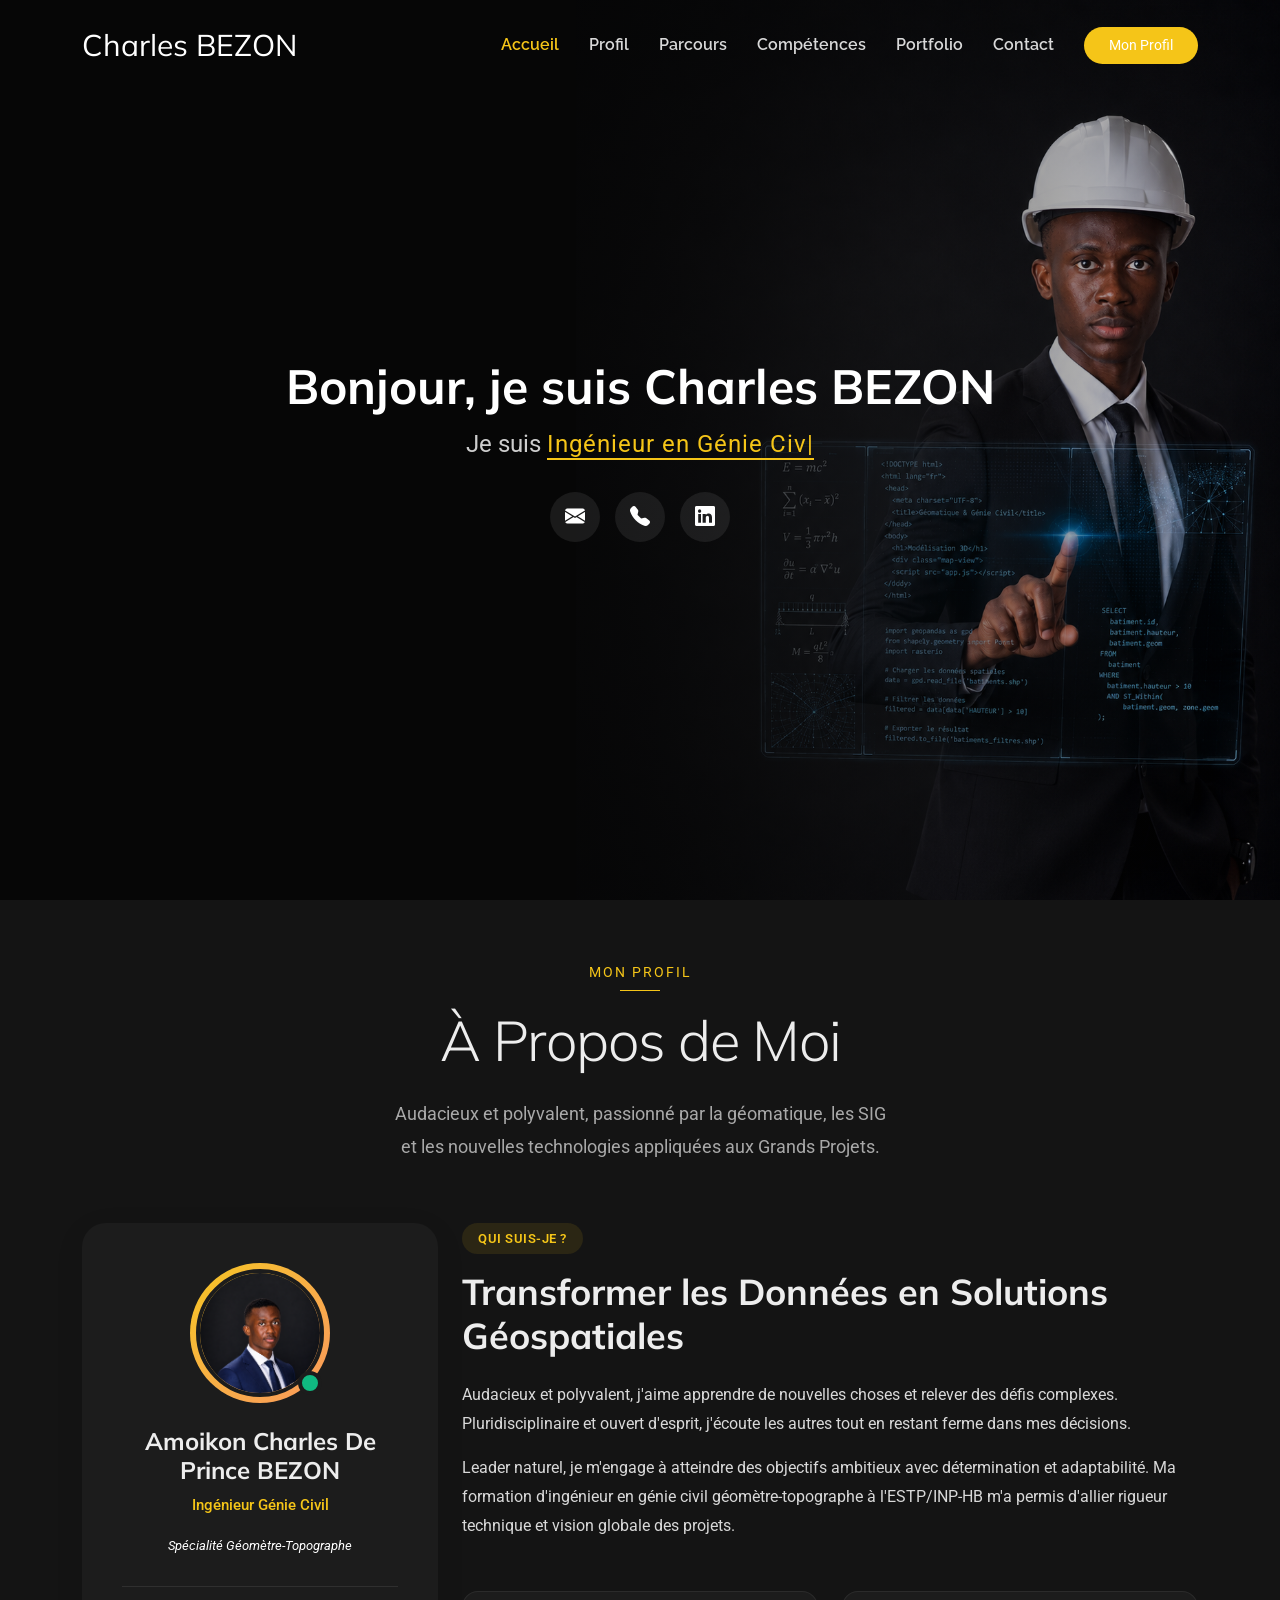
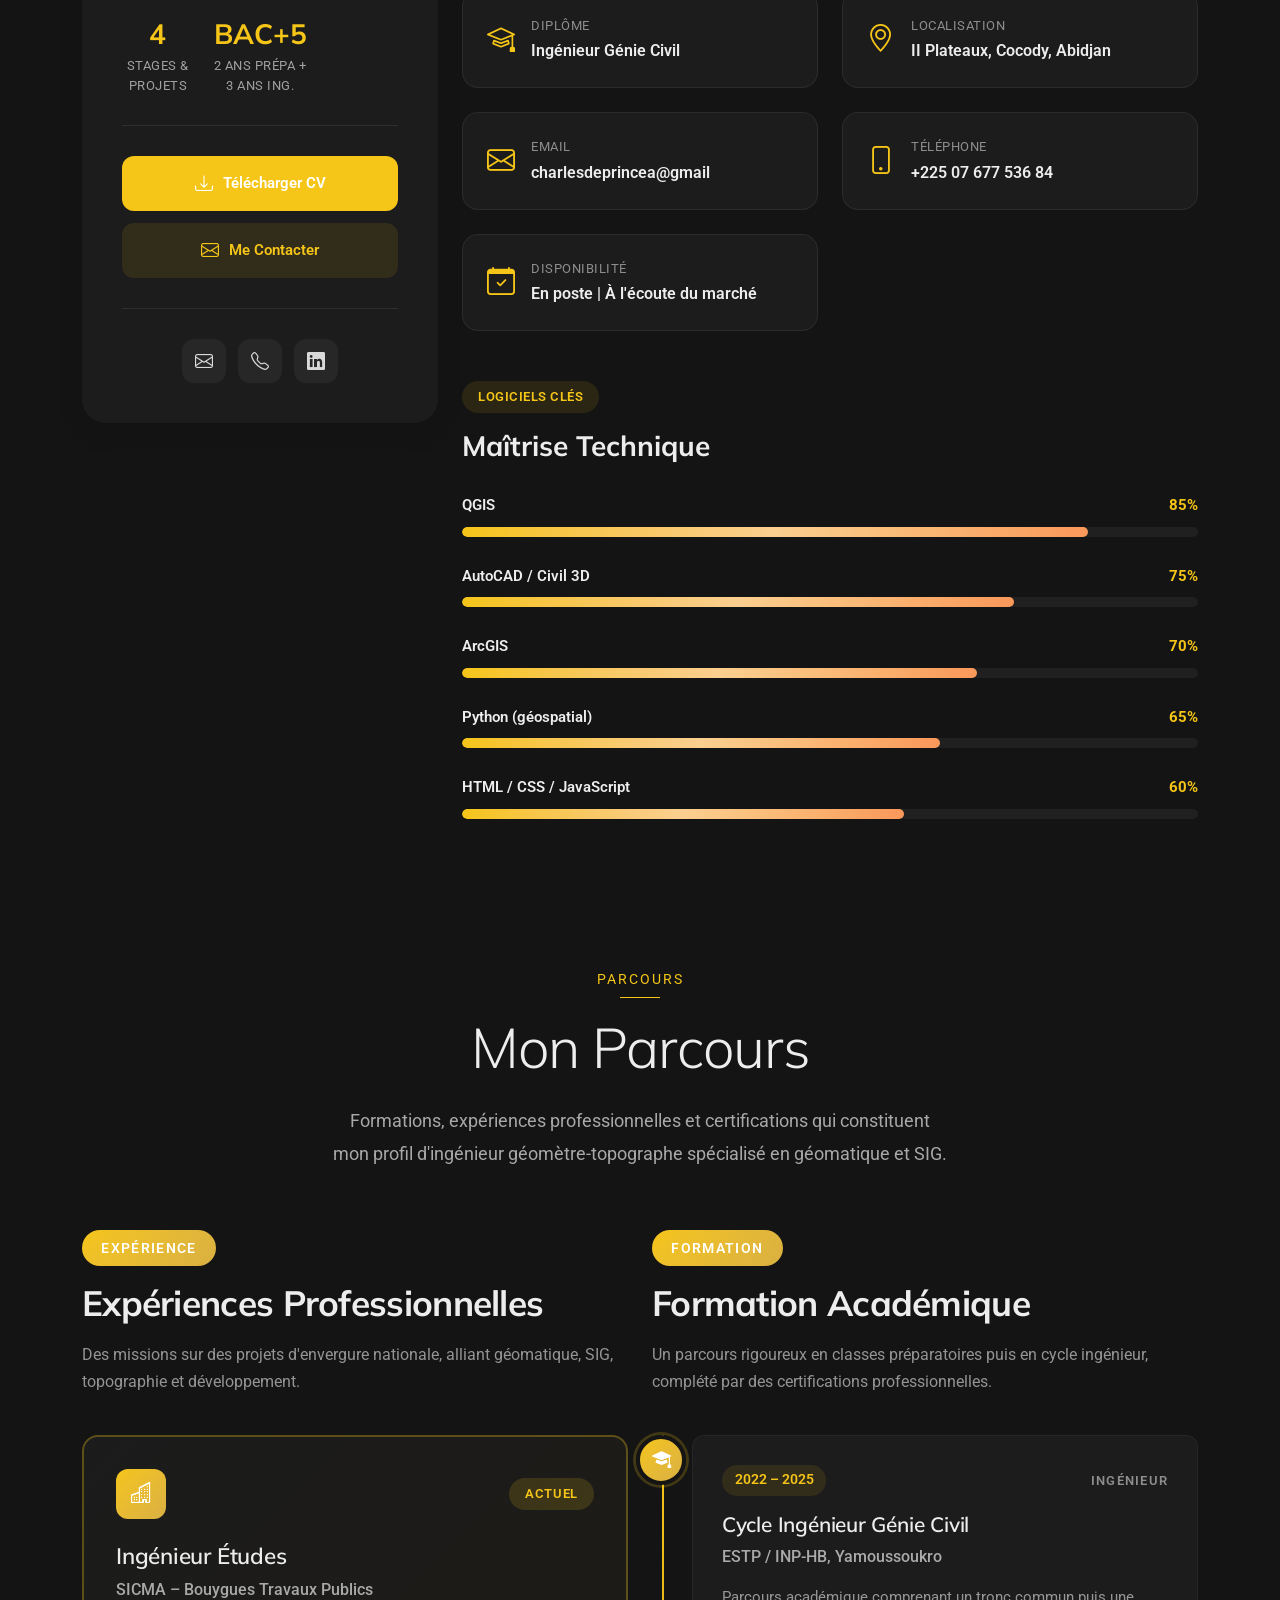
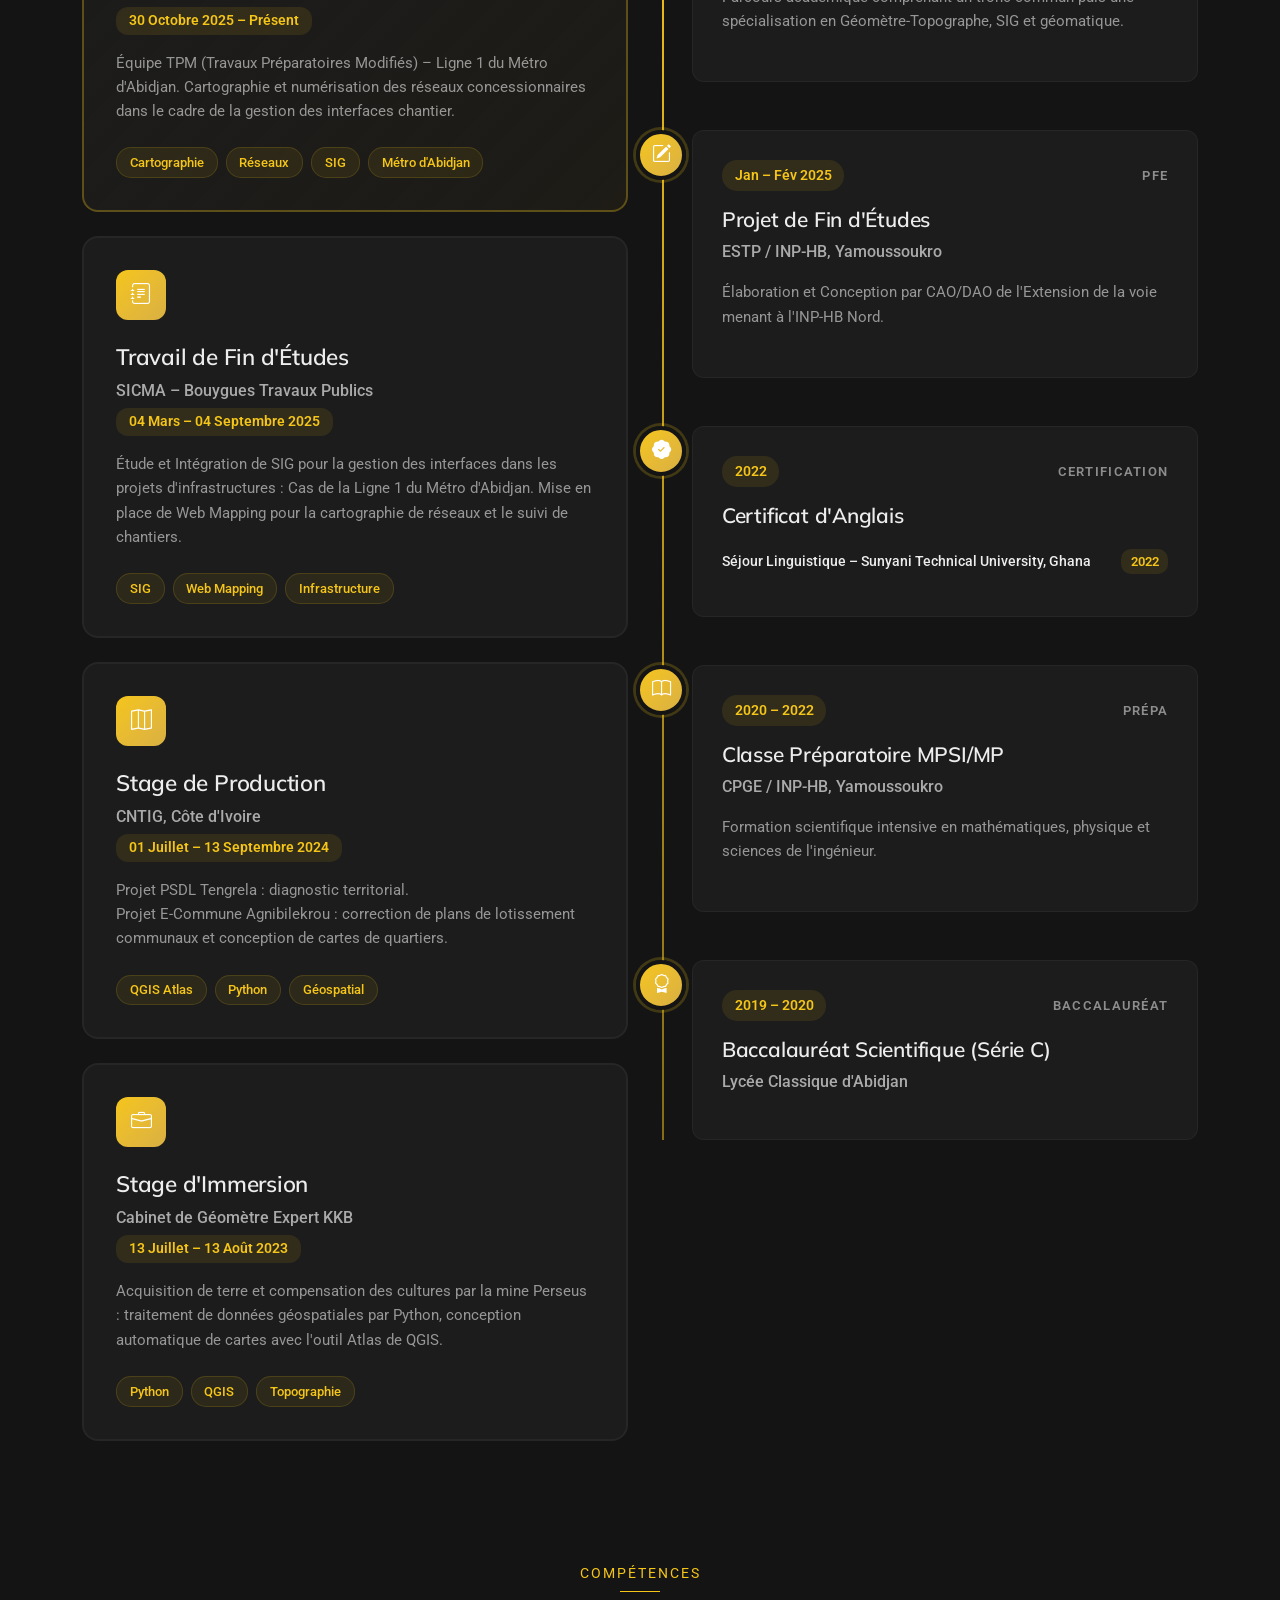
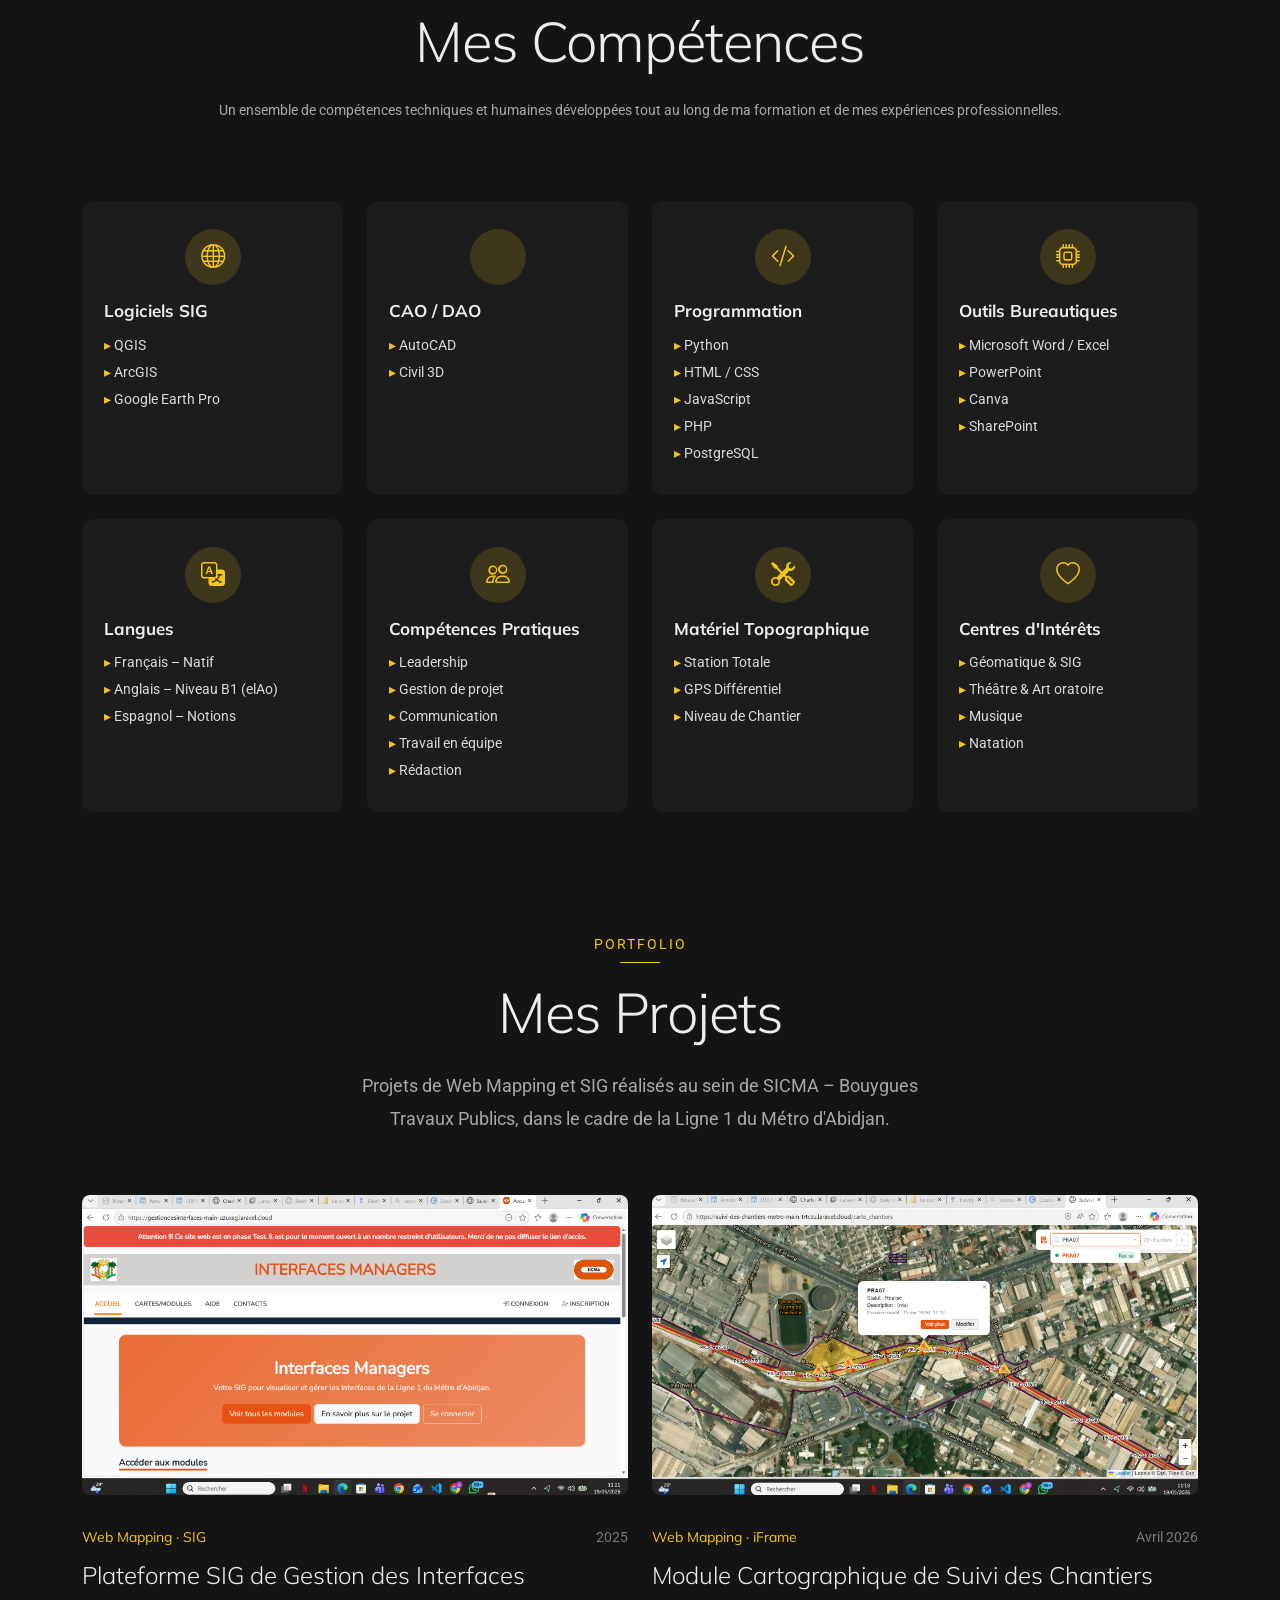
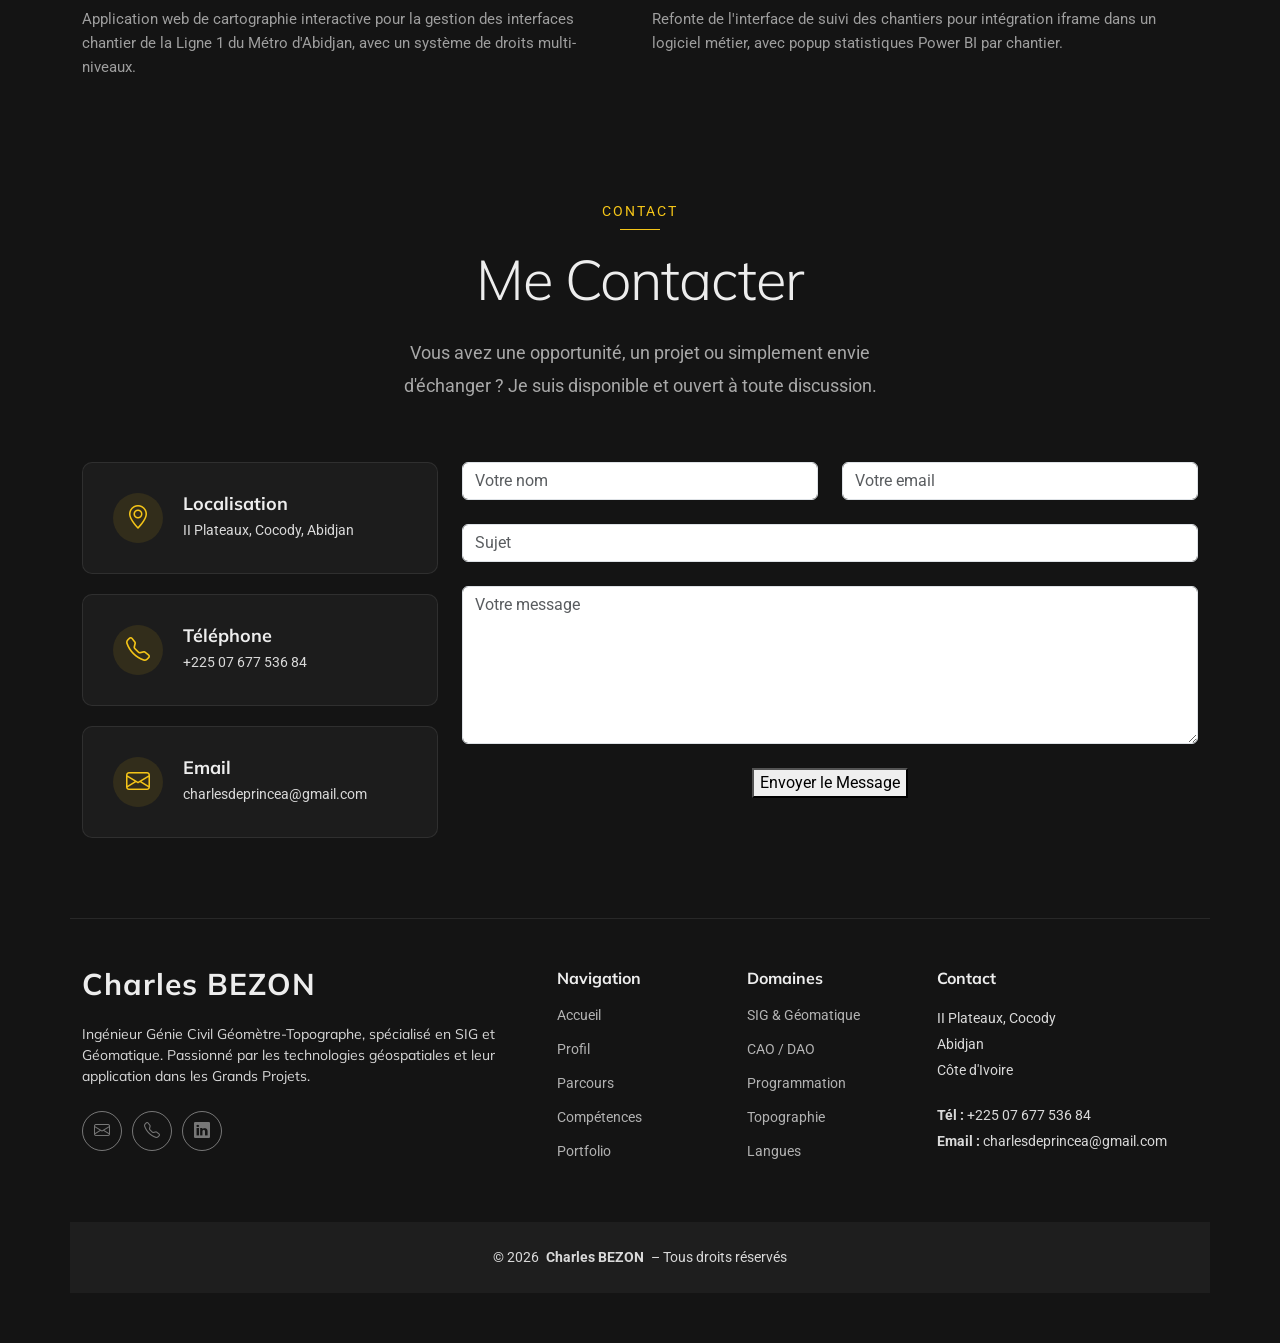
==== commit 25822649: "Update CV PDF to latest version" ====
--- a/index.html
+++ b/index.html
@@ -168,7 +168,7 @@
       --nav-dropdown-hover-color: #f5c518;
     }
 
-/* Hero - image limitée à la moitié droite */
+/* Hero - image limitée à la moitié droite (desktop) */
     #hero img {
       position: absolute;
       top: 0;
@@ -188,6 +188,23 @@
         rgba(6, 6, 6, 0.1) 100%
       ) !important;
       z-index: 2;
+    }
+    /* Hero - responsive mobile */
+    @media (max-width: 991px) {
+      #hero img {
+        width: 100%;
+        left: 0;
+        right: 0;
+        object-position: center top;
+      }
+      #hero:before {
+        background: linear-gradient(
+          to bottom,
+          rgba(6, 6, 6, 0.55) 0%,
+          rgba(6, 6, 6, 0.80) 60%,
+          #060606 100%
+        ) !important;
+      }
     }
   </style>
 </head>
@@ -277,7 +294,7 @@
               </div>
 
               <div class="profile-actions">
-                <a href="docs/CV BEZON AMOIKON CHARLES DE PRINCE.pdf" class="btn-primary" download><i class="bi bi-download"></i> <span data-i18n="about.btn.download">Télécharger CV</span></a>
+                <a href="docs/CV_BEZON_CHARLES.pdf" class="btn-primary" download><i class="bi bi-download"></i> <span data-i18n="about.btn.download">Télécharger CV</span></a>
                 <a href="#contact" class="btn-secondary"><i class="bi bi-envelope"></i> <span data-i18n="about.btn.contact">Me Contacter</span></a>
               </div>
 
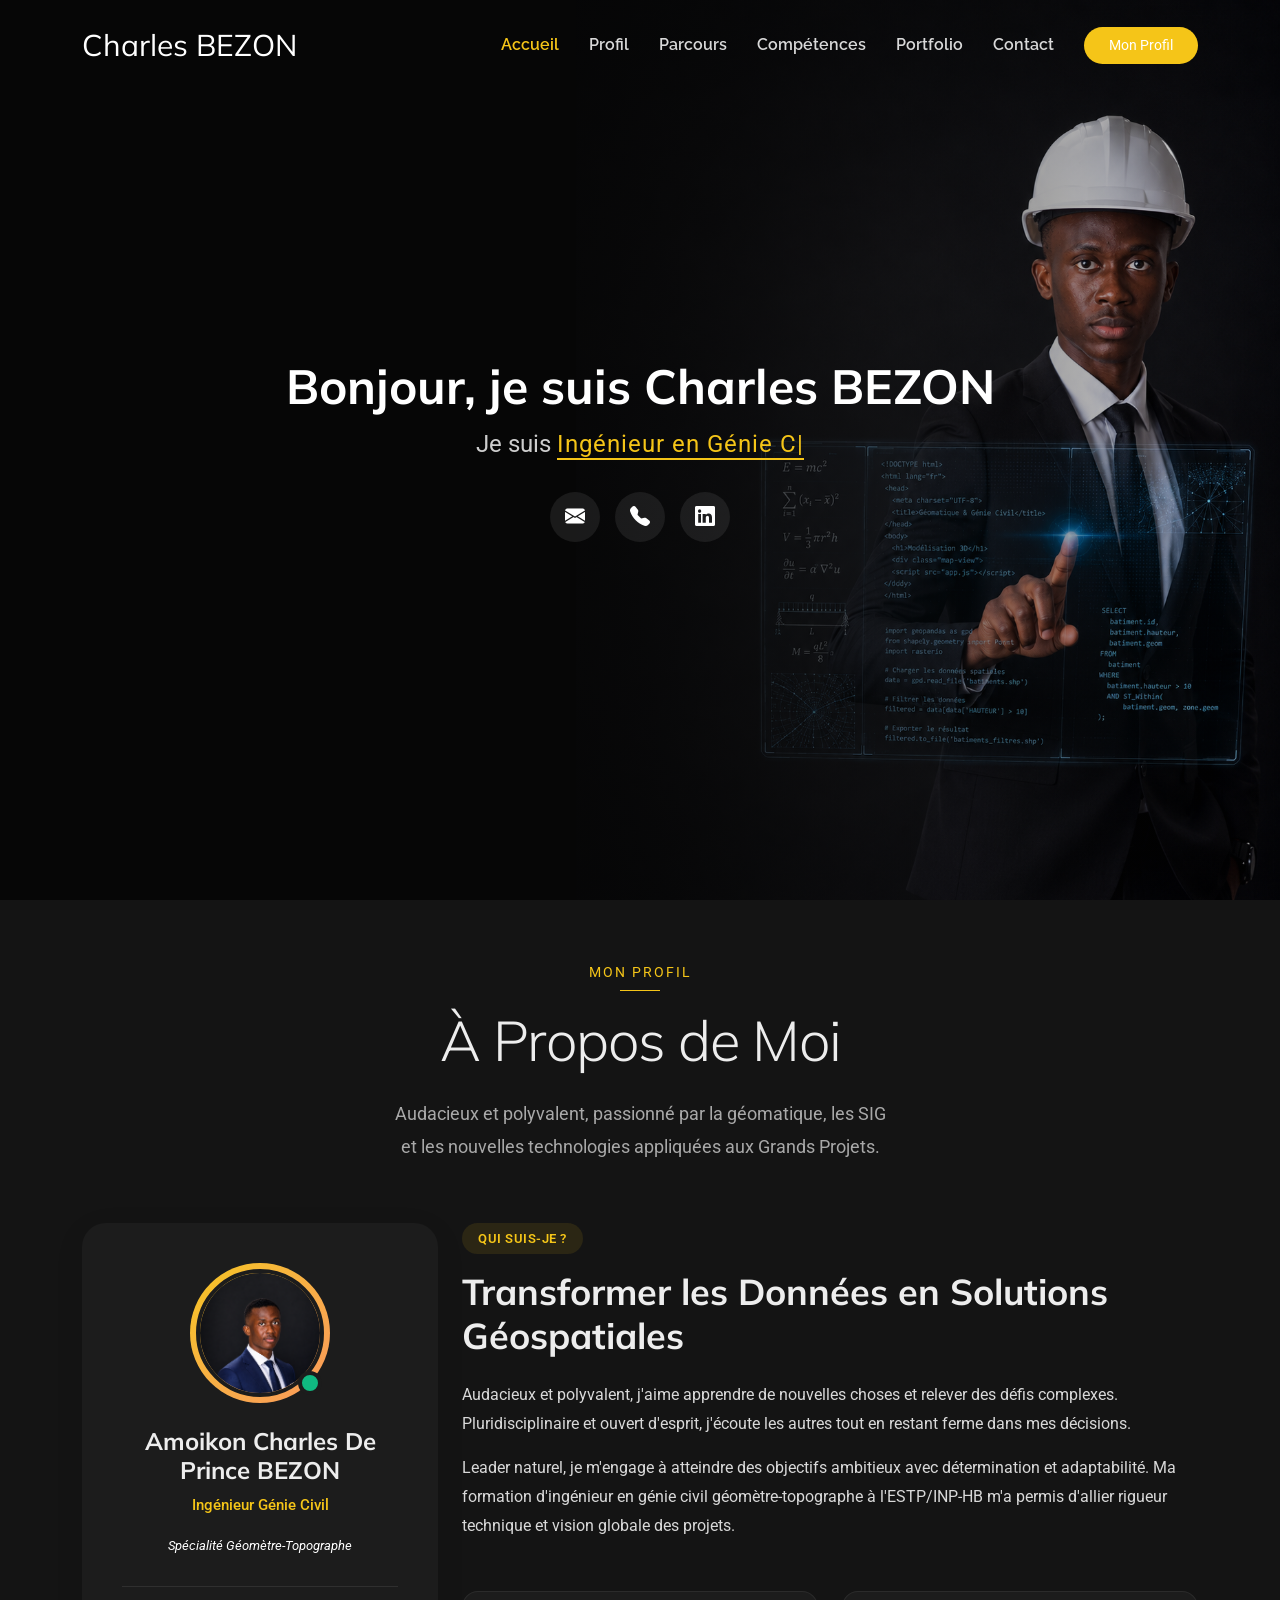
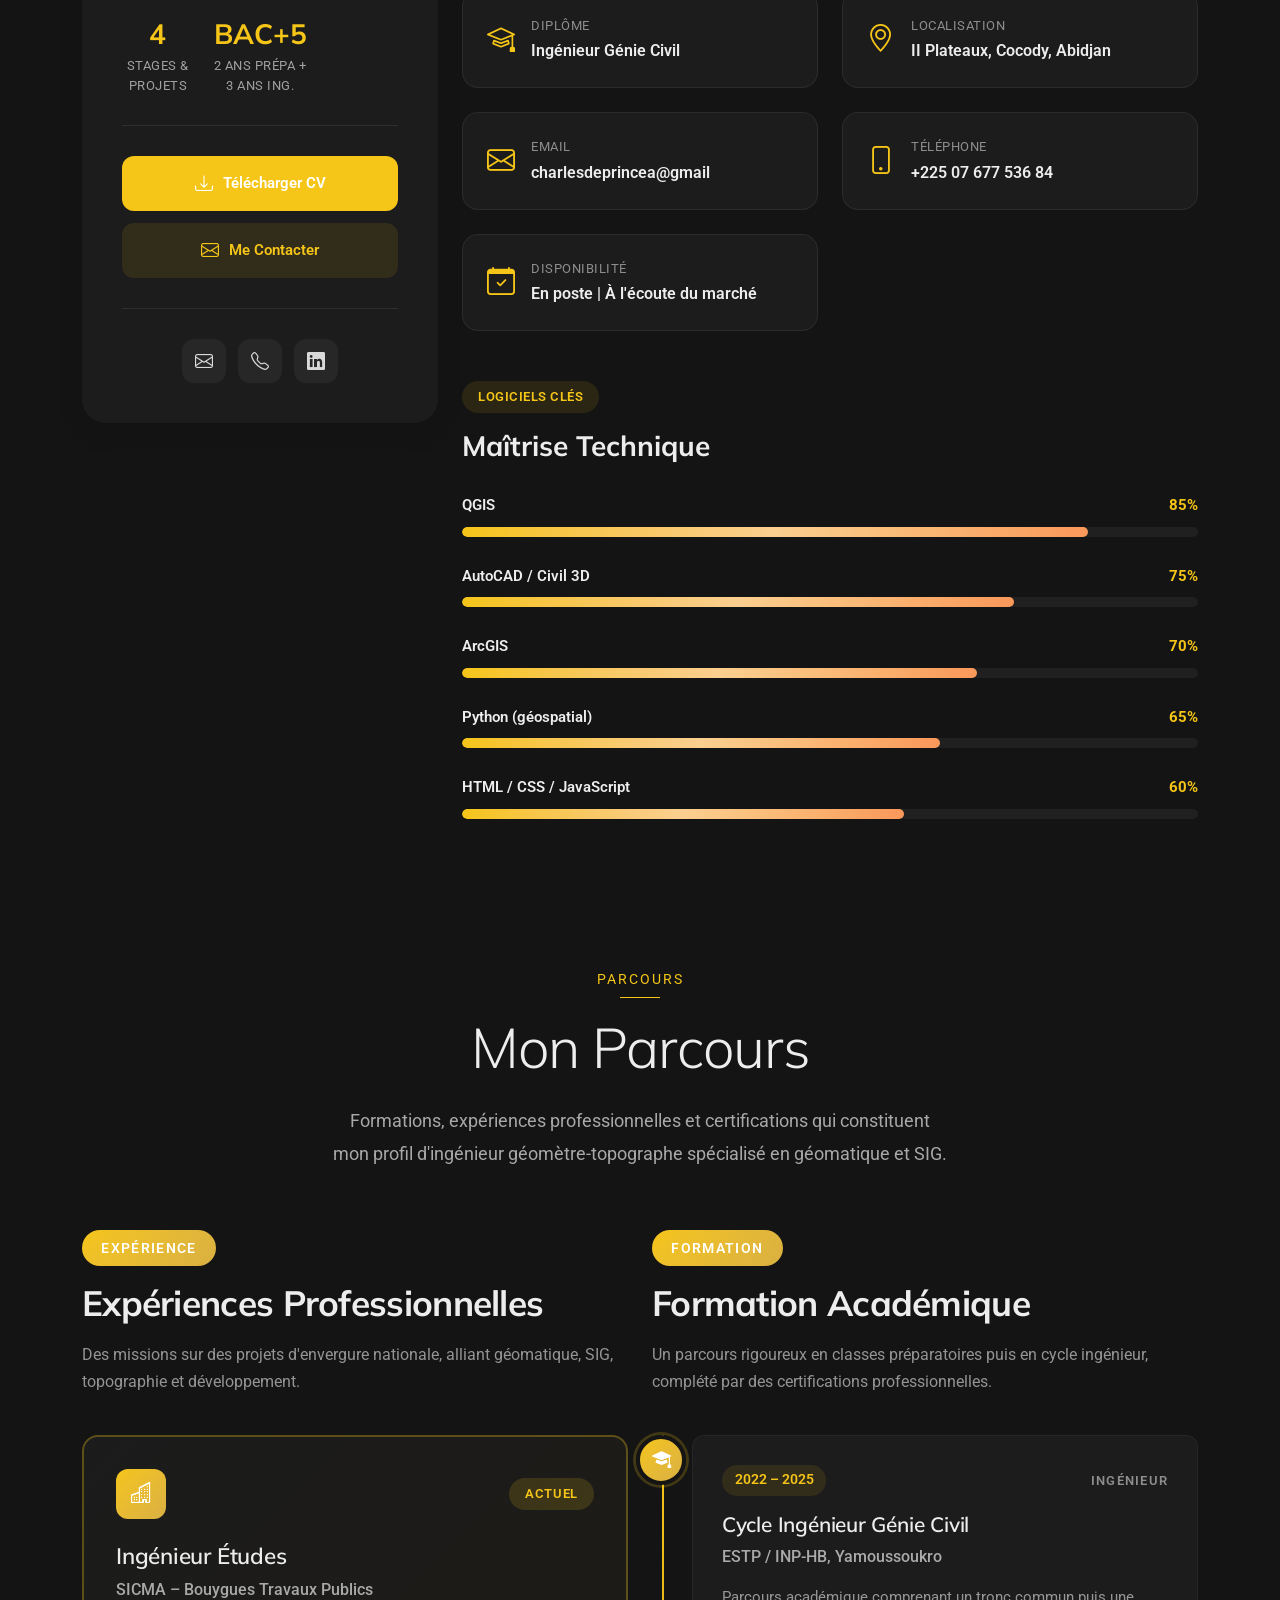
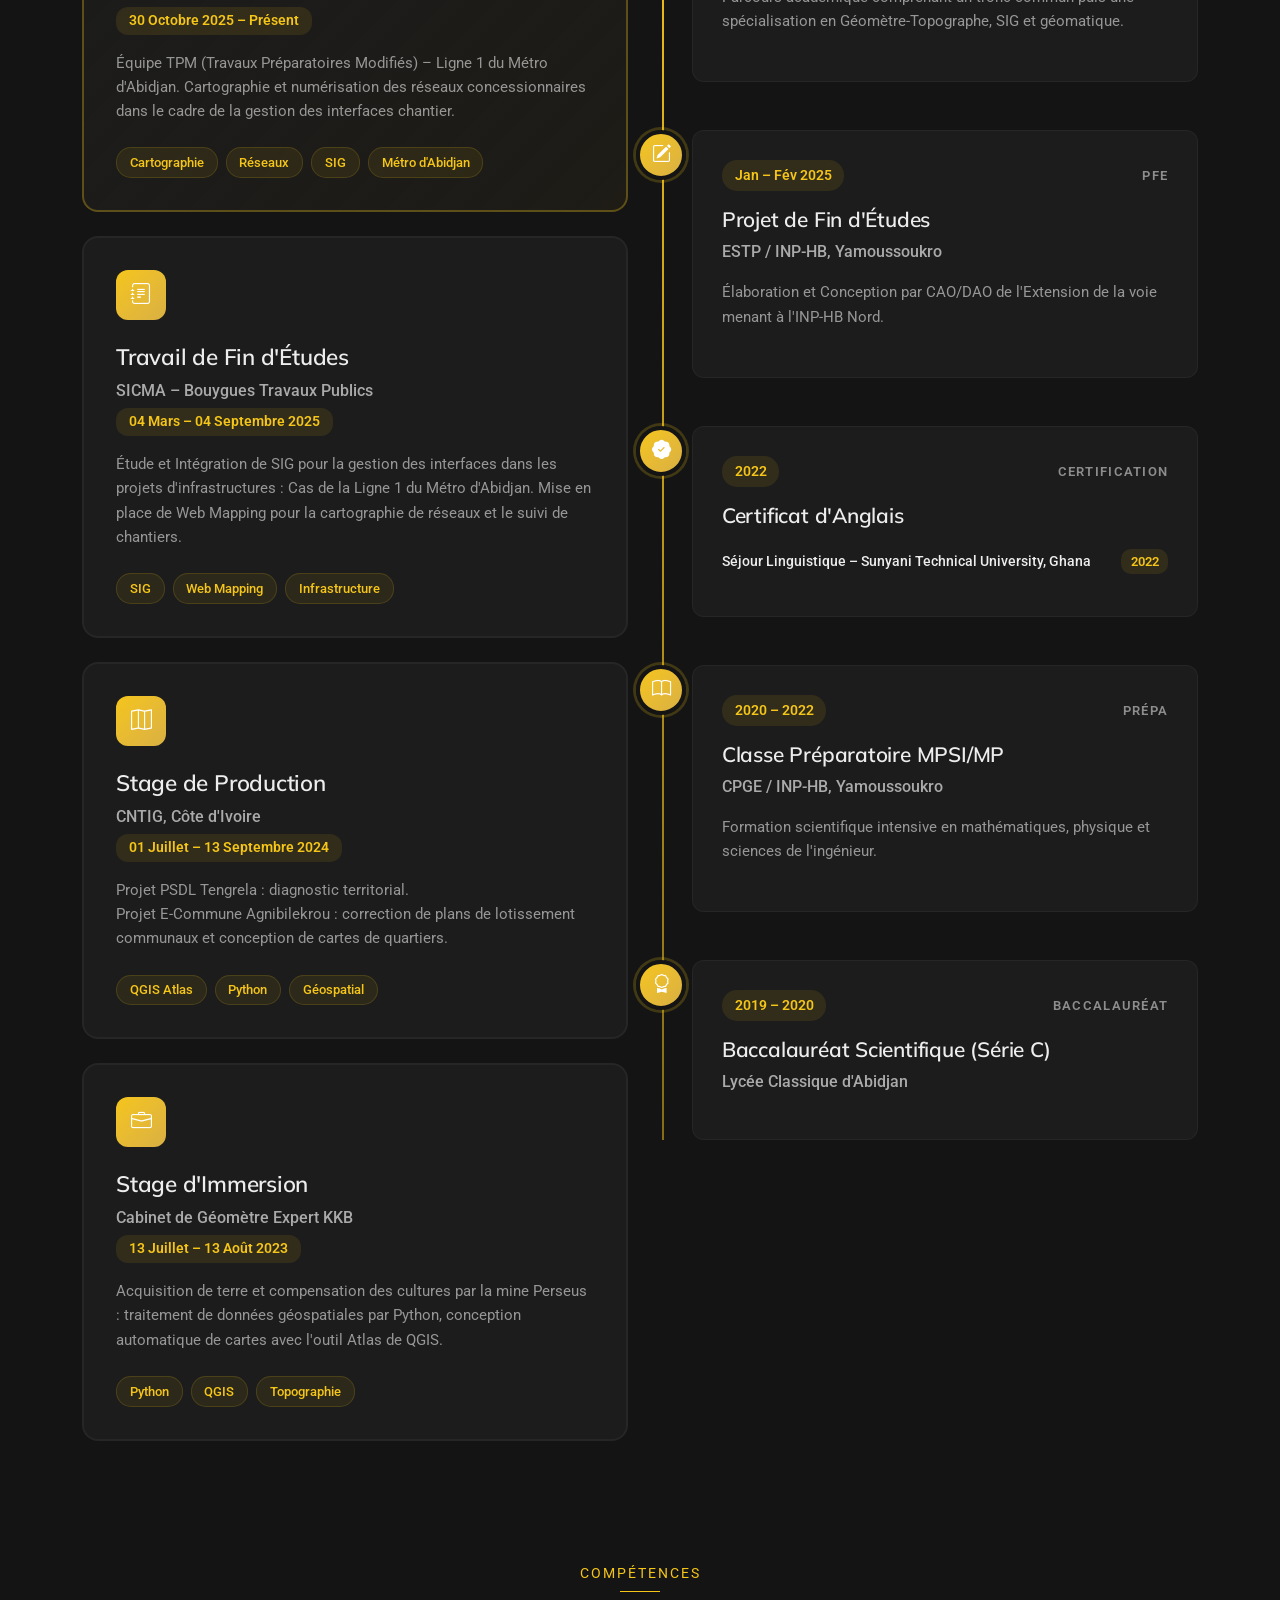
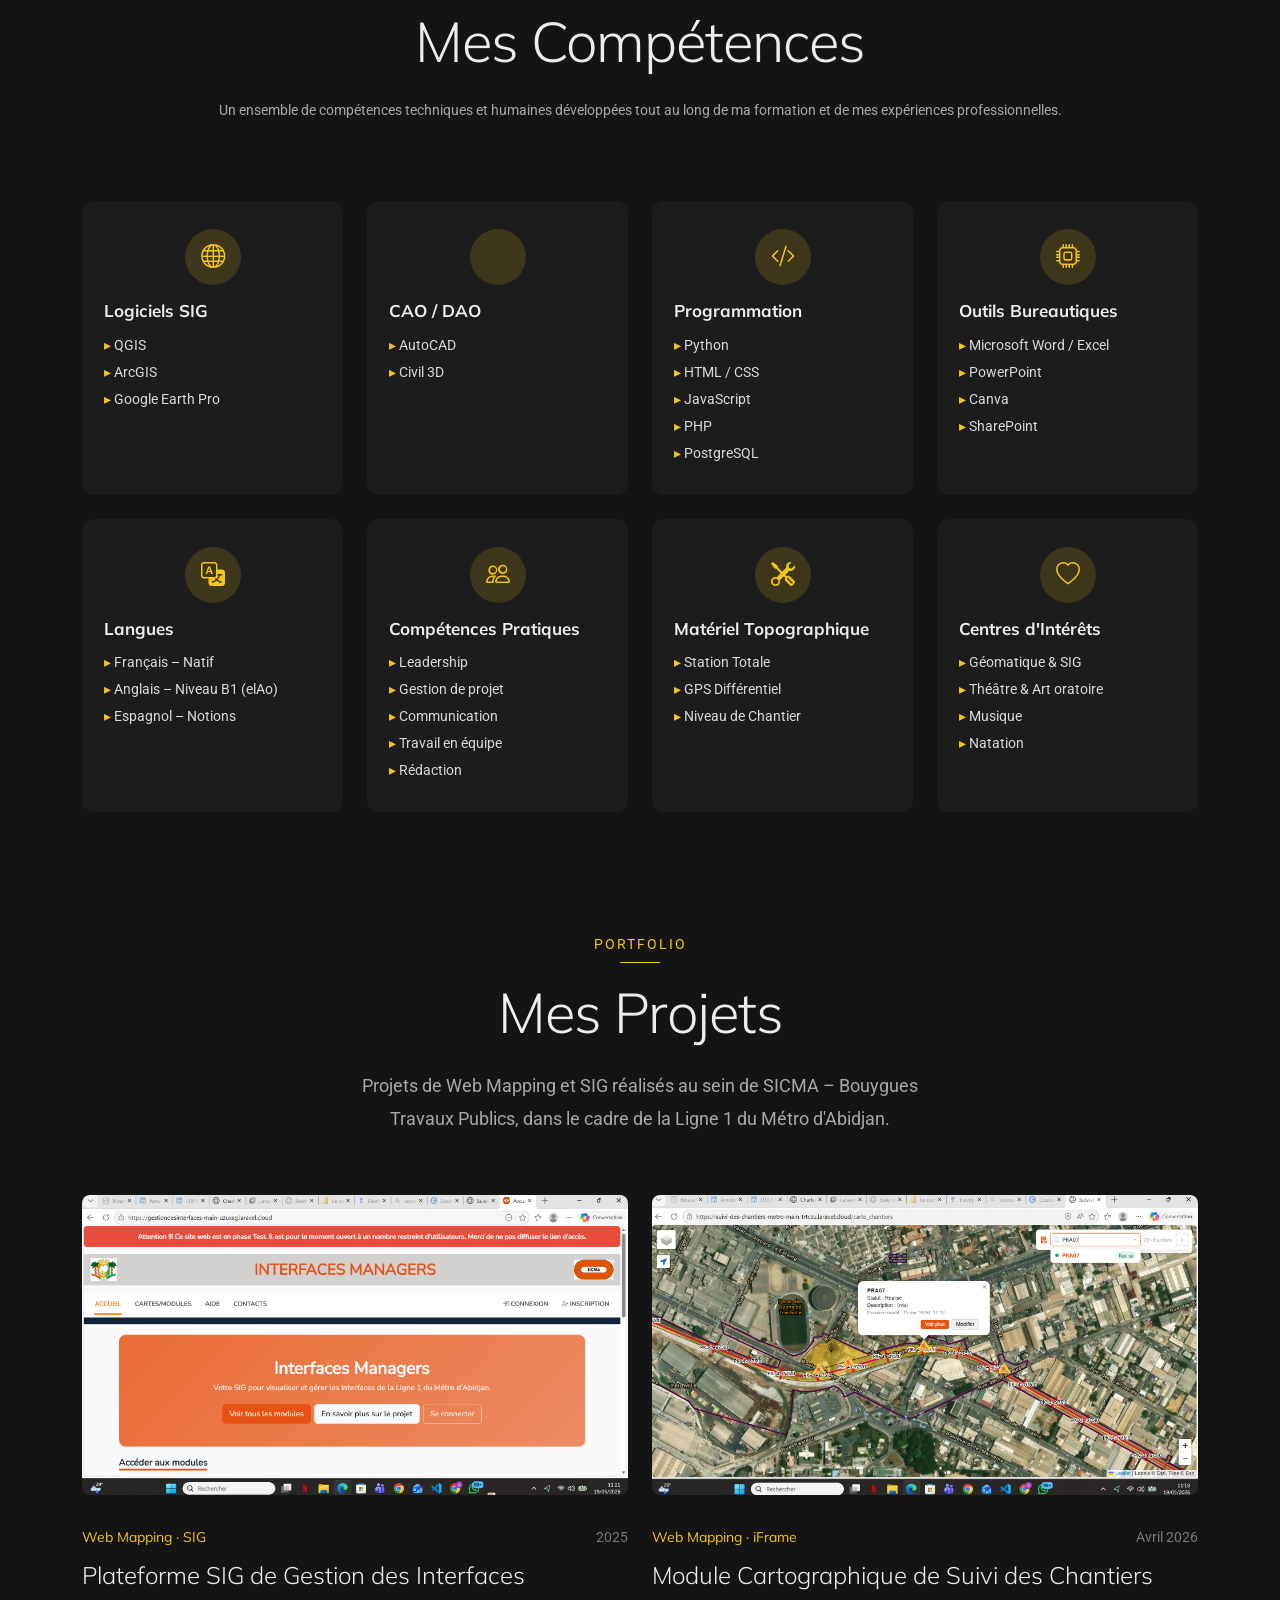
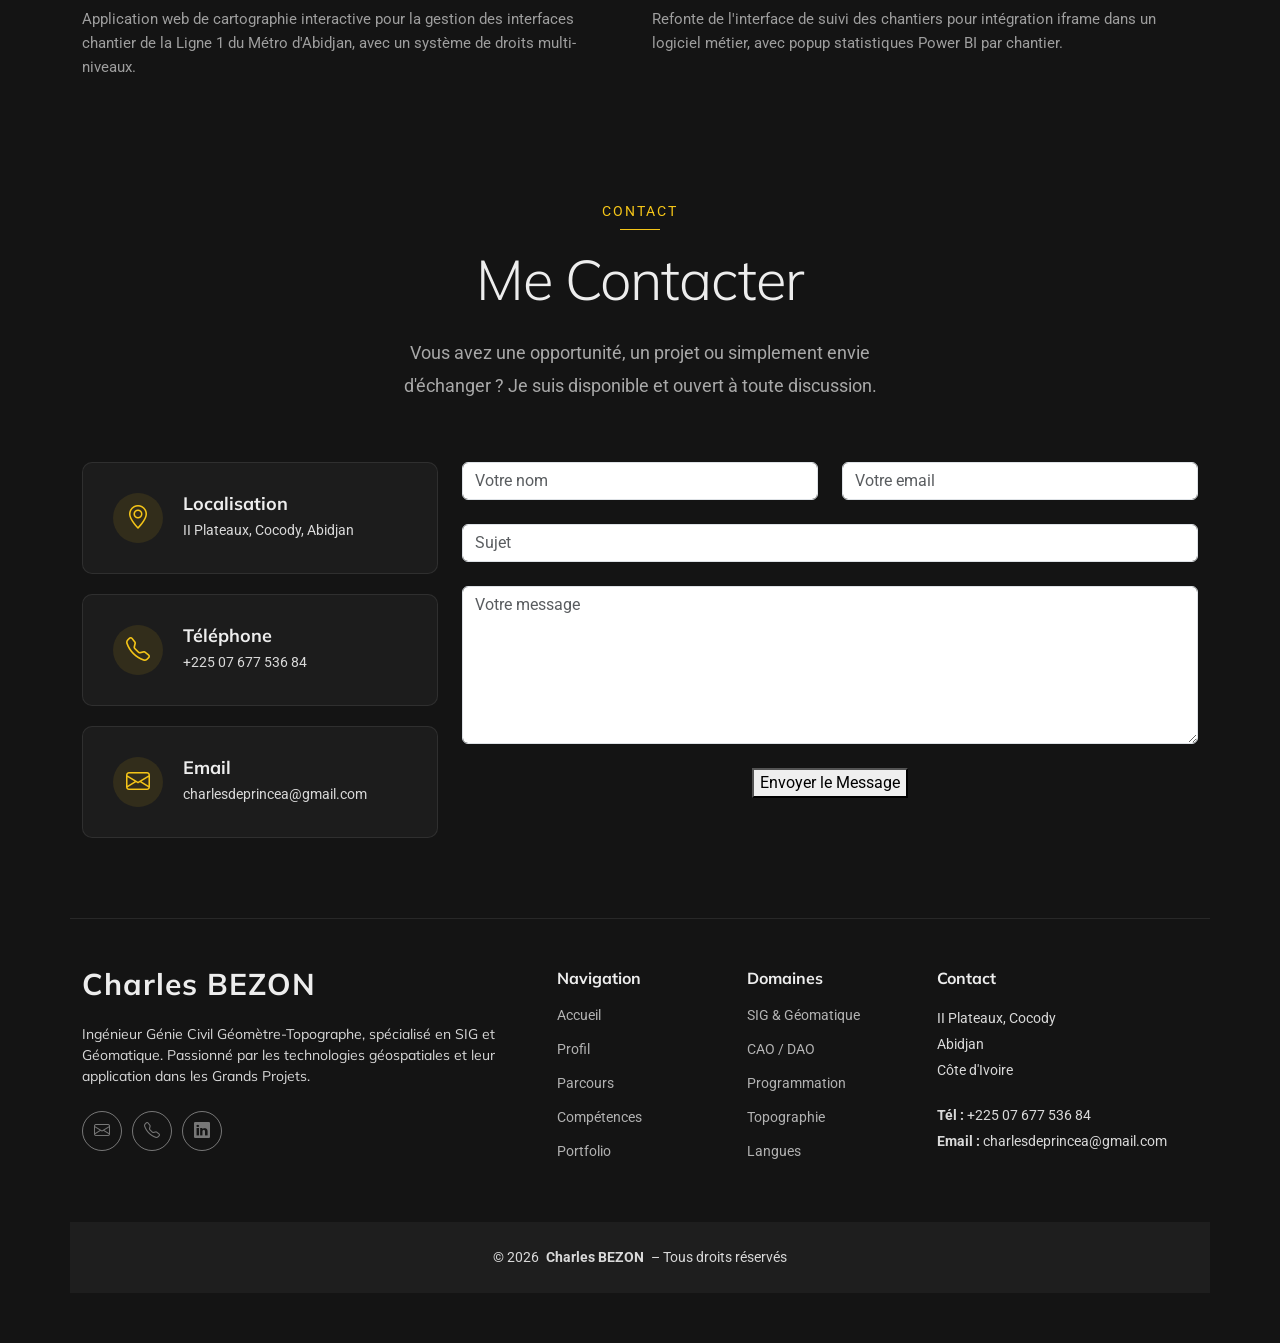
==== commit b52bd2e5: "Add Google Analytics tracking (G-5YVM49W864)" ====
--- a/index.html
+++ b/index.html
@@ -22,6 +22,15 @@
 
   <!-- Main CSS File -->
   <link href="assets/css/main.css" rel="stylesheet">
+
+  <!-- Google Analytics -->
+  <script async src="https://www.googletagmanager.com/gtag/js?id=G-5YVM49W864"></script>
+  <script>
+    window.dataLayer = window.dataLayer || [];
+    function gtag(){dataLayer.push(arguments);}
+    gtag('js', new Date());
+    gtag('config', 'G-5YVM49W864');
+  </script>
 
   <!-- Custom Styles -->
   <style>
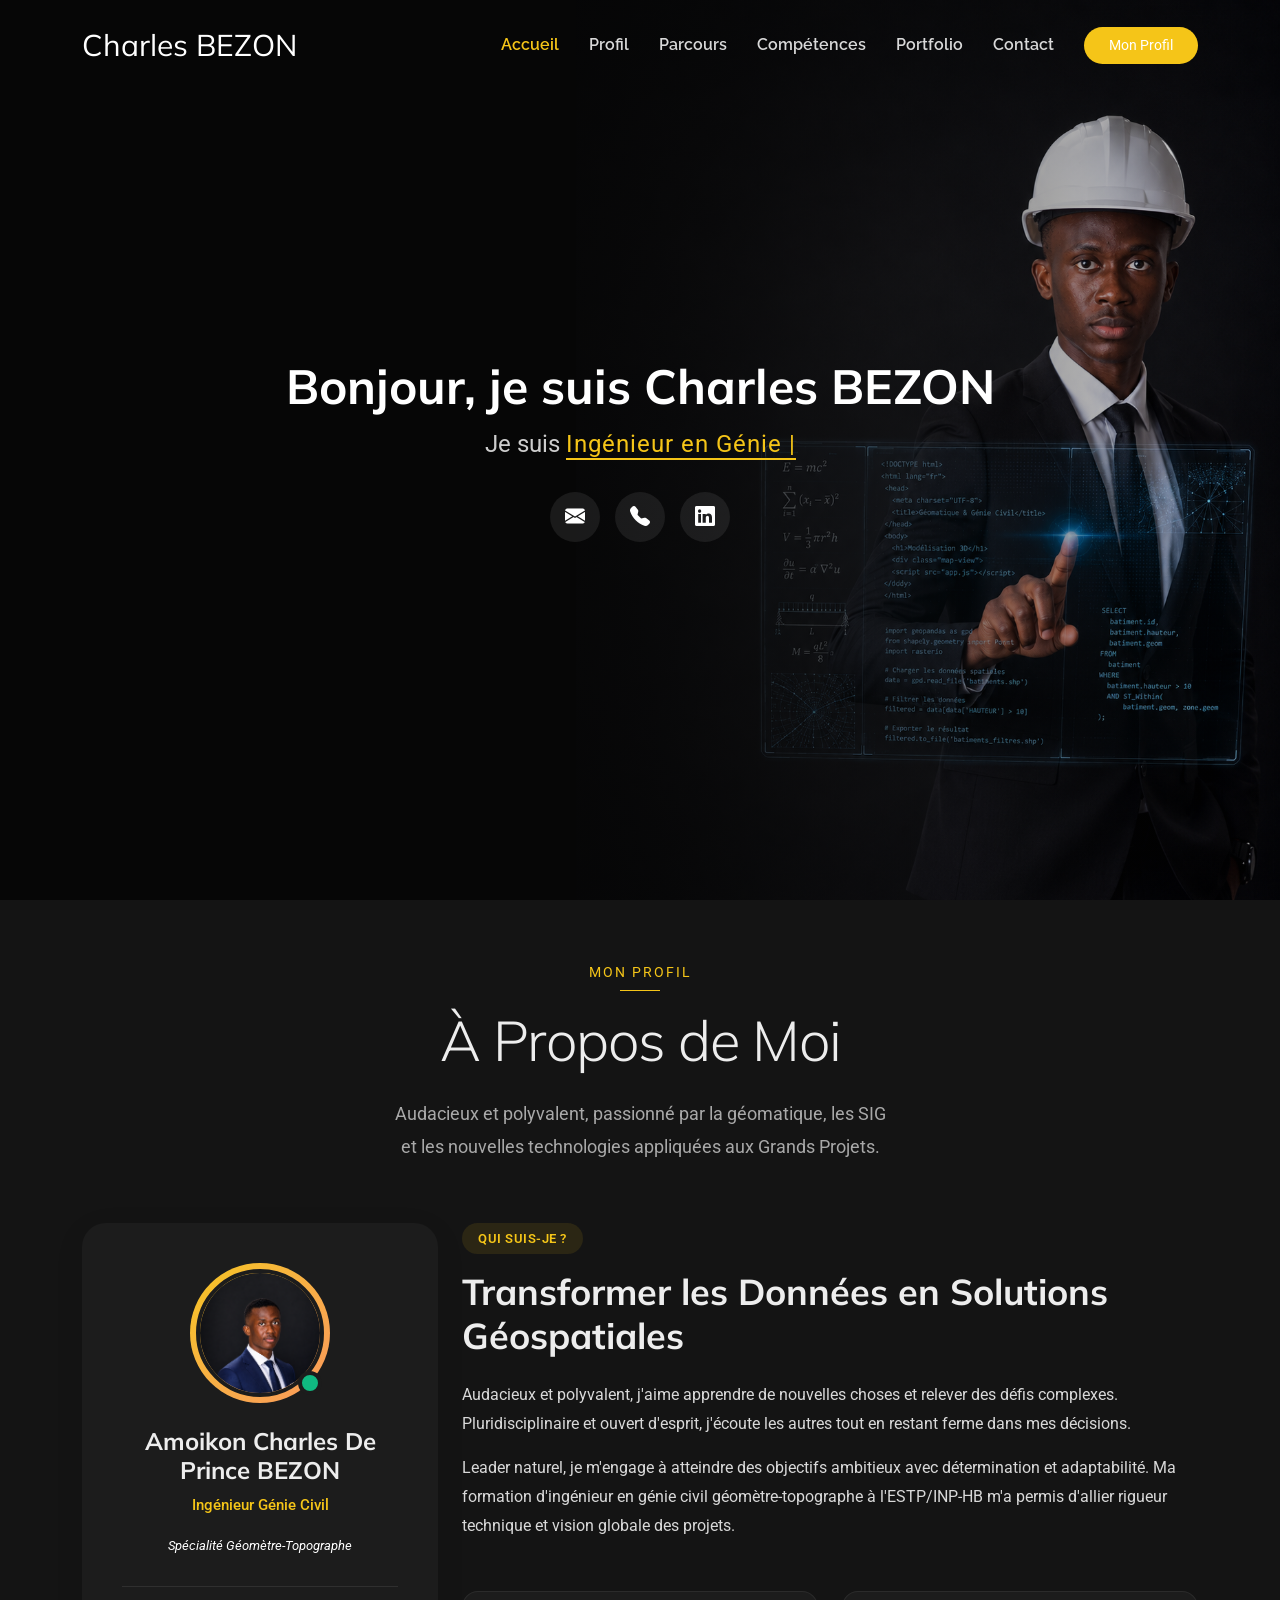
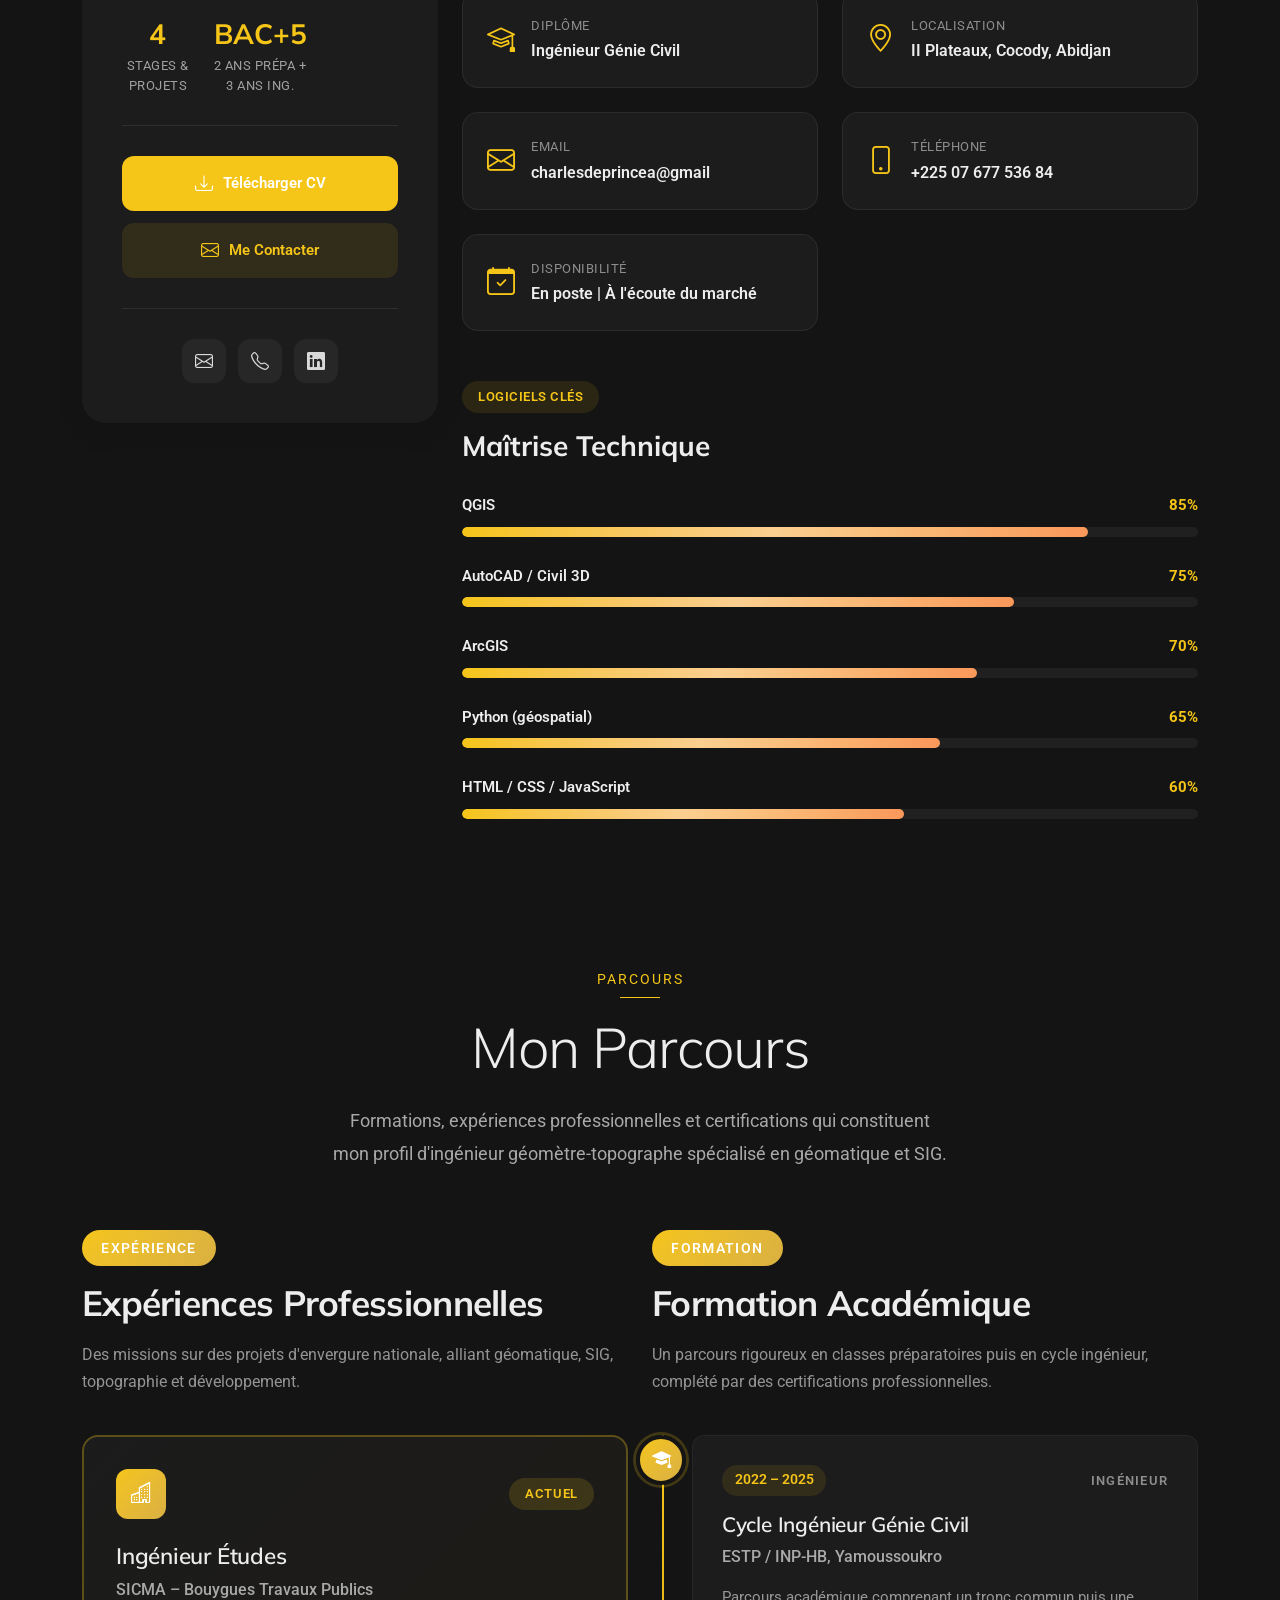
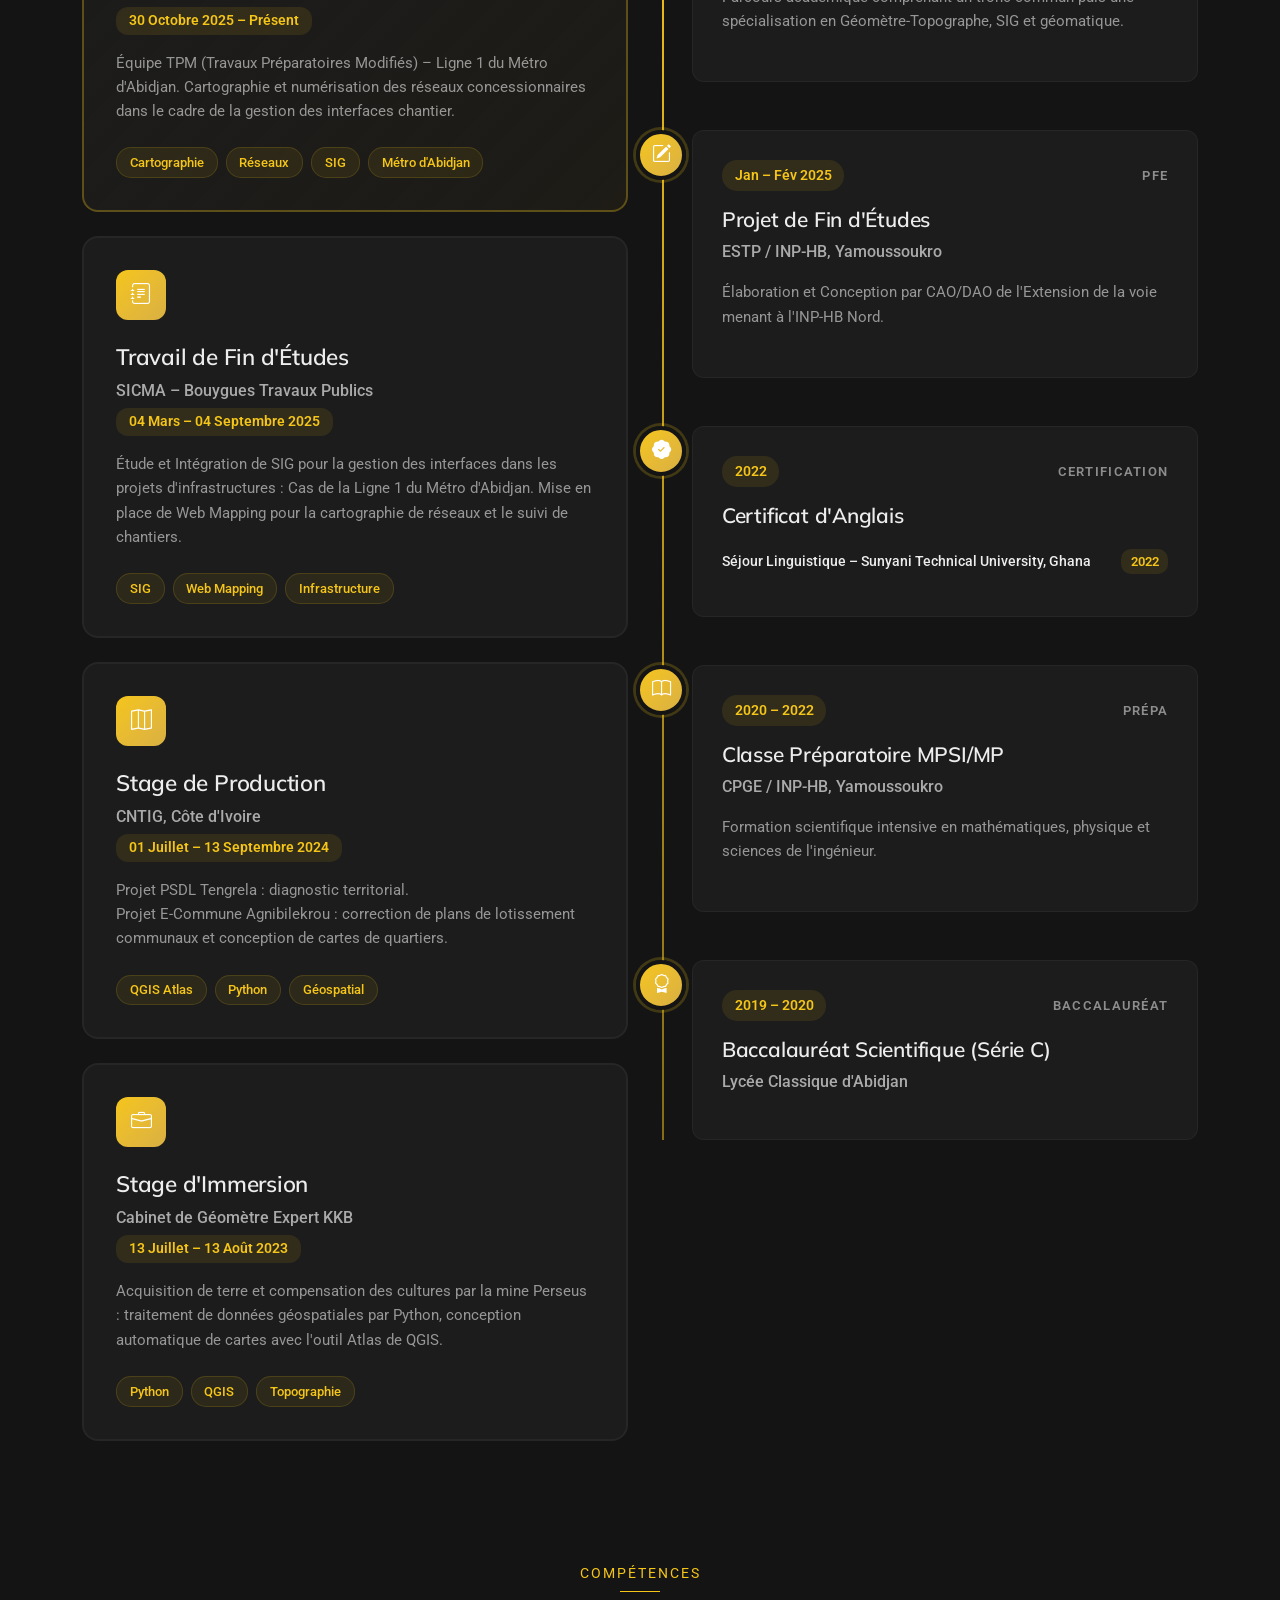
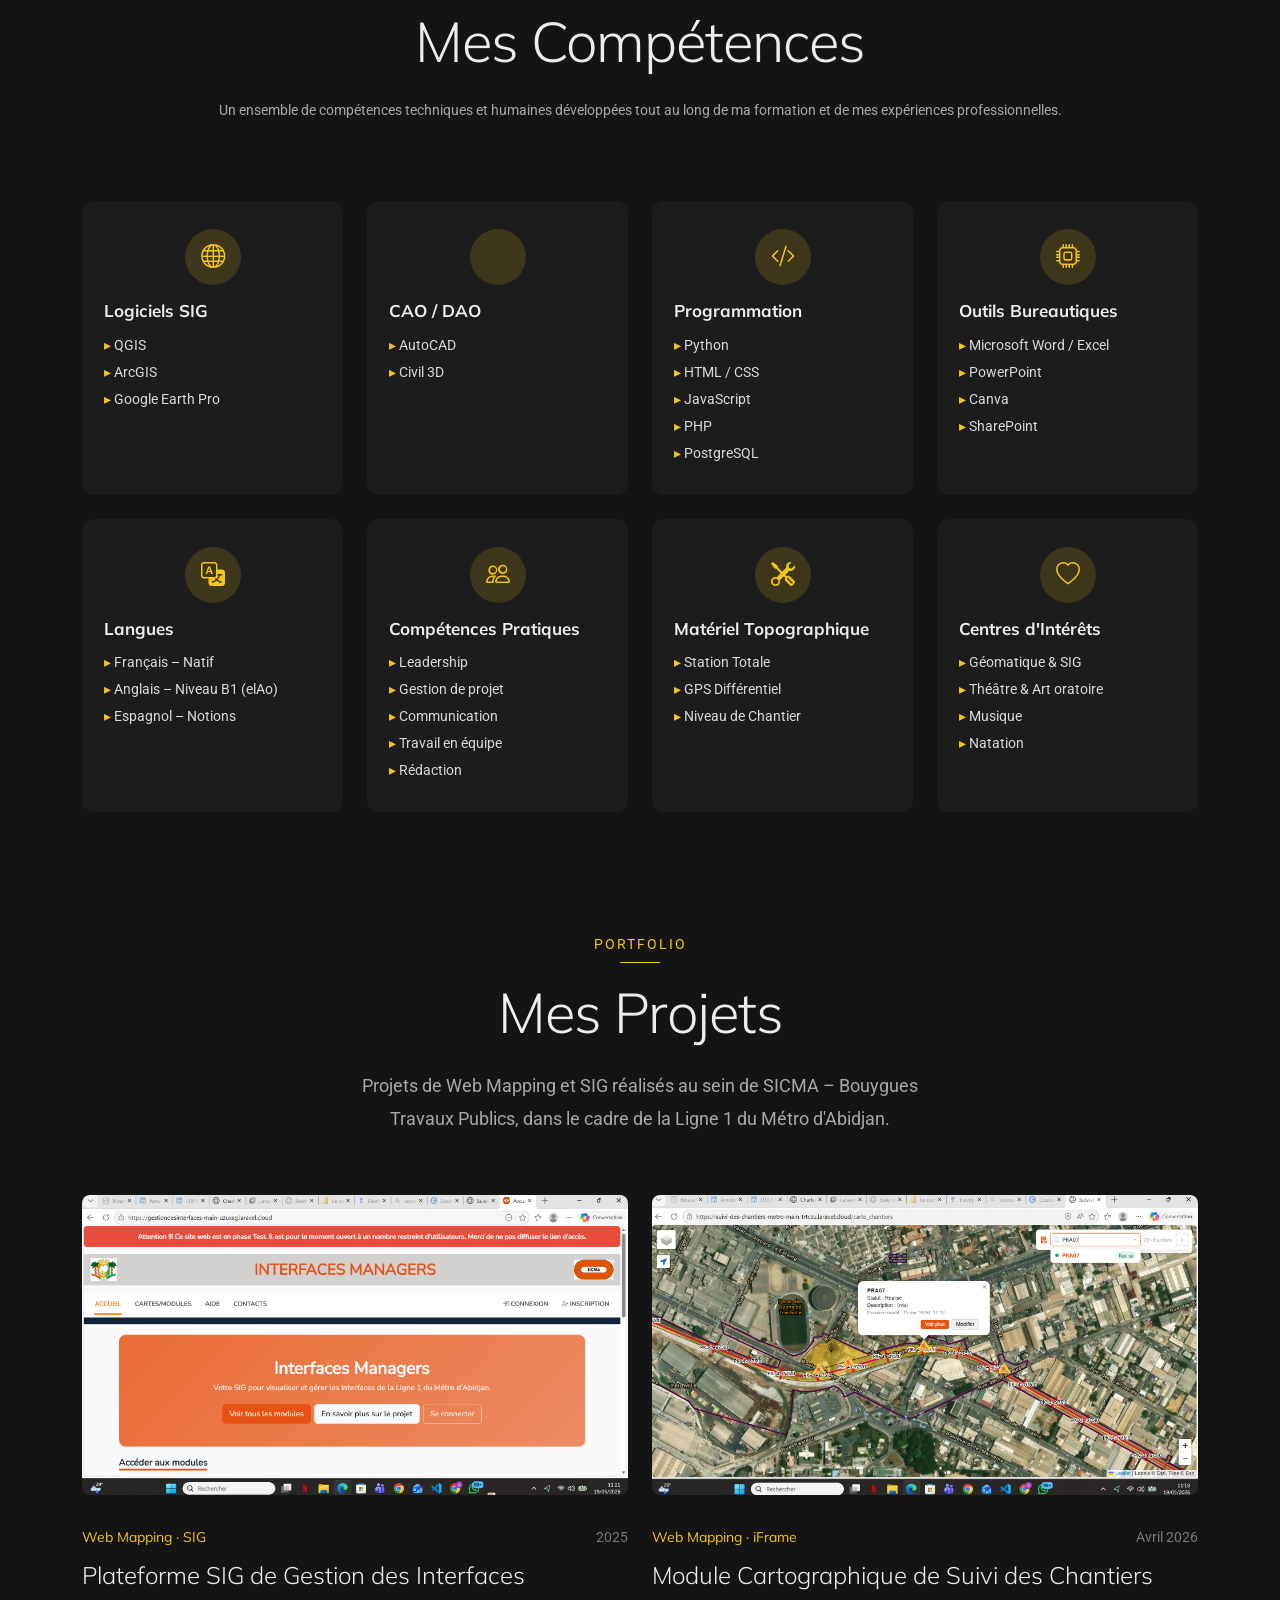
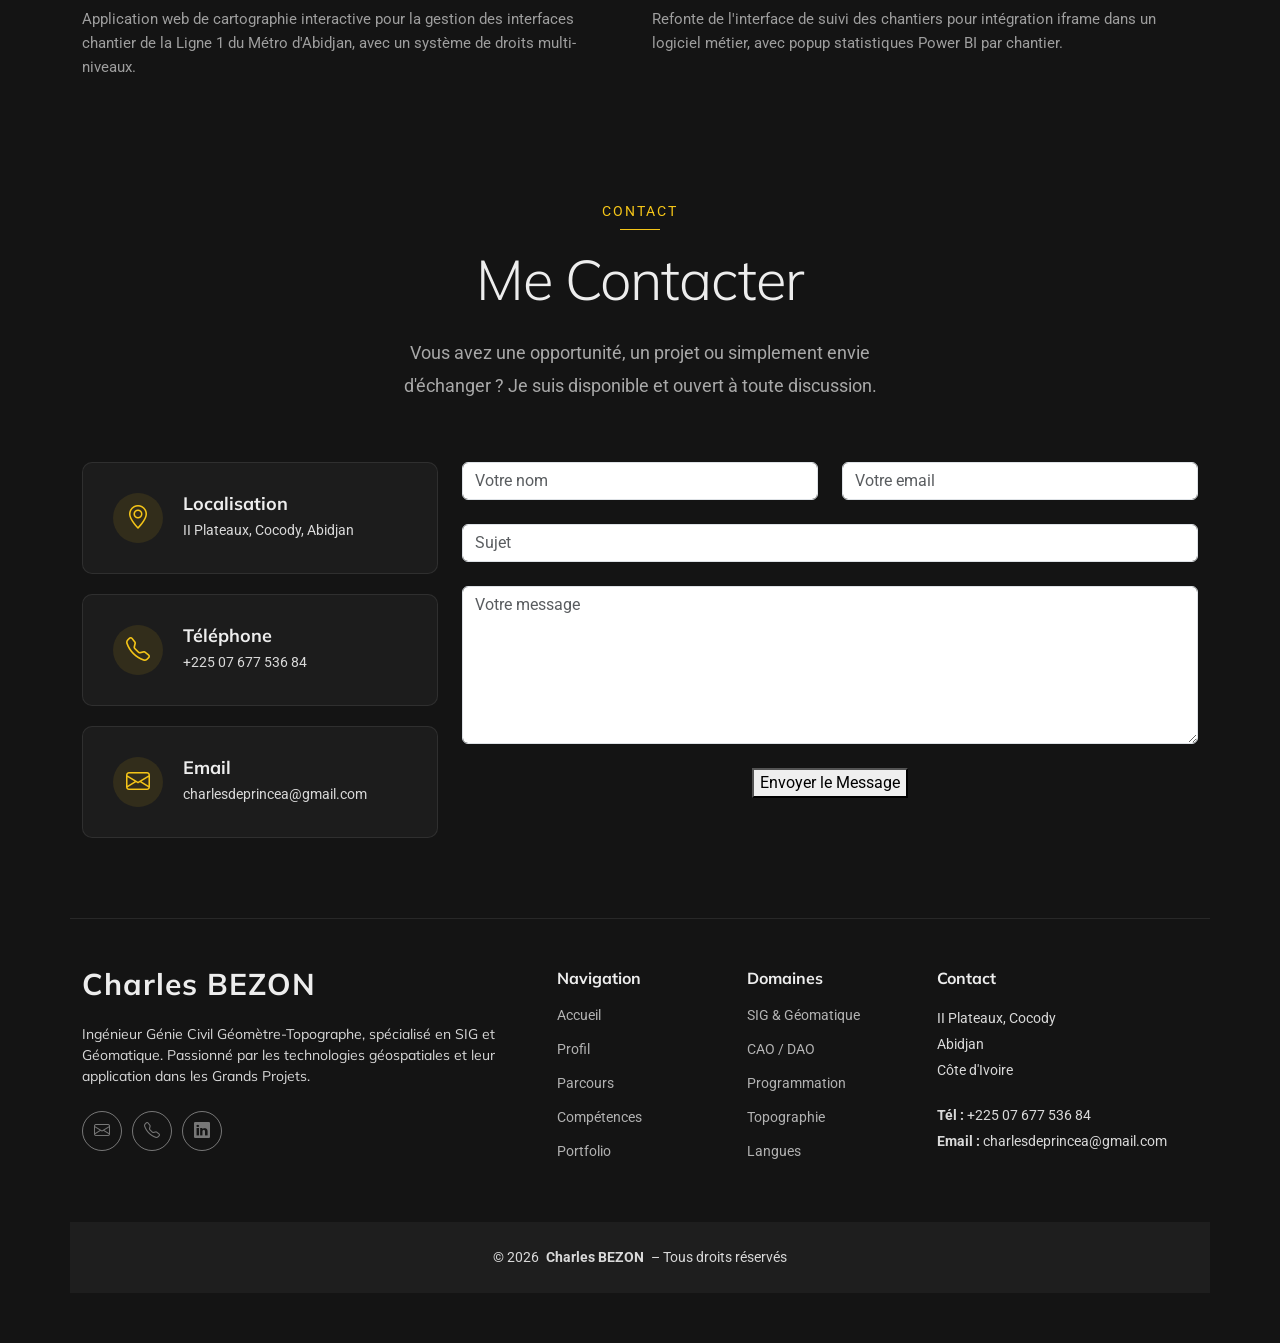
==== commit c636c2d5: "Extract inline CSS and JS to external files" ====
--- a/index.html
+++ b/index.html
@@ -22,6 +22,8 @@
 
   <!-- Main CSS File -->
   <link href="assets/css/main.css" rel="stylesheet">
+  <!-- Custom Styles -->
+  <link href="assets/css/custom.css" rel="stylesheet">
 
   <!-- Google Analytics -->
   <script async src="https://www.googletagmanager.com/gtag/js?id=G-5YVM49W864"></script>
@@ -31,191 +33,6 @@
     gtag('js', new Date());
     gtag('config', 'G-5YVM49W864');
   </script>
-
-  <!-- Custom Styles -->
-  <style>
-    .competence-card {
-      background: var(--surface-color);
-      border-radius: 12px;
-      padding: 28px 22px;
-      height: 100%;
-      transition: transform 0.3s, box-shadow 0.3s;
-    }
-    .competence-card:hover {
-      transform: translateY(-5px);
-      box-shadow: 0 10px 30px rgba(0,0,0,0.3);
-    }
-    .competence-card .icon-wrapper {
-      width: 56px;
-      height: 56px;
-      border-radius: 50%;
-      background: color-mix(in srgb, var(--accent-color), transparent 85%);
-      display: flex;
-      align-items: center;
-      justify-content: center;
-      margin-bottom: 16px;
-    }
-    .competence-card .icon-wrapper i {
-      font-size: 24px;
-      color: var(--accent-color);
-    }
-    .competence-card h4 {
-      font-size: 17px;
-      margin-bottom: 10px;
-      color: var(--heading-color);
-    }
-    .competence-card ul {
-      padding-left: 0;
-      list-style: none;
-      margin: 0;
-    }
-    .competence-card ul li {
-      font-size: 14px;
-      color: var(--default-color);
-      padding: 3px 0;
-    }
-    .competence-card ul li::before {
-      content: "▸ ";
-      color: var(--accent-color);
-    }
-
-    /* ── Portfolio Cards (style MyPage) ── */
-    .proj-card {
-      background: transparent;
-      border: none;
-      transition: transform 0.4s ease;
-      height: 100%;
-      display: flex;
-      flex-direction: column;
-    }
-    .proj-card:hover { transform: translateY(-8px); }
-    .proj-img-wrap {
-      position: relative;
-      overflow: hidden;
-      border-radius: 8px;
-      margin-bottom: 32px;
-      flex-shrink: 0;
-    }
-    .proj-img-wrap img {
-      width: 100%;
-      height: 300px;
-      object-fit: cover;
-      transition: transform 0.6s ease;
-    }
-    .proj-overlay {
-      position: absolute;
-      top: 0; left: 0; right: 0; bottom: 0;
-      background: rgba(0, 0, 0, 0.70);
-      opacity: 0;
-      transition: opacity 0.4s ease;
-      display: flex;
-      align-items: center;
-      justify-content: center;
-    }
-    .proj-actions {
-      display: flex;
-      gap: 16px;
-      transform: translateY(20px);
-      transition: transform 0.4s ease;
-    }
-    .proj-btn {
-      width: 48px;
-      height: 48px;
-      border-radius: 50%;
-      background: var(--surface-color);
-      color: var(--heading-color);
-      display: flex;
-      align-items: center;
-      justify-content: center;
-      text-decoration: none;
-      transition: all 0.3s ease;
-      font-size: 18px;
-    }
-    .proj-btn:hover {
-      background: var(--accent-color);
-      color: #000;
-      transform: scale(1.1);
-    }
-    .proj-img-wrap:hover .proj-overlay { opacity: 1; }
-    .proj-img-wrap:hover .proj-actions { transform: translateY(0); }
-    .proj-img-wrap:hover img { transform: scale(1.05); }
-    .proj-body { flex-grow: 1; display: flex; flex-direction: column; }
-    .proj-meta {
-      display: flex;
-      justify-content: space-between;
-      align-items: center;
-      margin-bottom: 12px;
-      font-size: 14px;
-      font-weight: 400;
-    }
-    .proj-cat { color: var(--accent-color); font-family: var(--heading-font); }
-    .proj-yr { color: color-mix(in srgb, var(--default-color), transparent 50%); }
-    .proj-title {
-      font-size: 24px;
-      font-weight: 300;
-      color: var(--heading-color);
-      margin-bottom: 16px;
-      font-family: var(--heading-font);
-      line-height: 1.3;
-    }
-    .proj-desc {
-      color: color-mix(in srgb, var(--default-color), transparent 30%);
-      font-size: 15px;
-      line-height: 1.6;
-      margin: 0;
-      flex-grow: 1;
-    }
-    @media (max-width: 768px) {
-      .proj-img-wrap img { height: 240px; }
-      .proj-card:hover { transform: none; }
-    }
-
-    /* Remplacement rouge → bleu */
-    :root {
-      --accent-color: #f5c518;
-      --nav-hover-color: #f5c518;
-      --nav-dropdown-hover-color: #f5c518;
-    }
-
-/* Hero - image limitée à la moitié droite (desktop) */
-    #hero img {
-      position: absolute;
-      top: 0;
-      right: 0;
-      left: auto;
-      width: 55%;
-      height: 100%;
-      object-fit: cover;
-      object-position: center top;
-      z-index: 1;
-    }
-    #hero:before {
-      background: linear-gradient(
-        to right,
-        #060606 30%,
-        rgba(6, 6, 6, 0.75) 55%,
-        rgba(6, 6, 6, 0.1) 100%
-      ) !important;
-      z-index: 2;
-    }
-    /* Hero - responsive mobile */
-    @media (max-width: 991px) {
-      #hero img {
-        width: 100%;
-        left: 0;
-        right: 0;
-        object-position: center top;
-      }
-      #hero:before {
-        background: linear-gradient(
-          to bottom,
-          rgba(6, 6, 6, 0.55) 0%,
-          rgba(6, 6, 6, 0.80) 60%,
-          #060606 100%
-        ) !important;
-      }
-    }
-  </style>
 </head>
 
 <body class="index-page">
@@ -935,40 +752,6 @@
               </div>
             </form>
 
-            <script>
-              document.getElementById('contact-form').addEventListener('submit', async function (e) {
-                e.preventDefault();
-                var btn = document.getElementById('form-btn');
-                var sending = document.getElementById('form-sending');
-                var success = document.getElementById('form-success');
-                var error = document.getElementById('form-error');
-
-                btn.disabled = true;
-                sending.style.display = 'block';
-                success.style.display = 'none';
-                error.style.display = 'none';
-
-                try {
-                  var res = await fetch(this.action, {
-                    method: 'POST',
-                    body: new FormData(this),
-                    headers: { 'Accept': 'application/json' }
-                  });
-                  sending.style.display = 'none';
-                  if (res.ok) {
-                    success.style.display = 'block';
-                    this.reset();
-                  } else {
-                    error.style.display = 'block';
-                    btn.disabled = false;
-                  }
-                } catch (err) {
-                  sending.style.display = 'none';
-                  error.style.display = 'block';
-                  btn.disabled = false;
-                }
-              });
-            </script>
           </div>
 
         </div>
@@ -1053,15 +836,8 @@
 
   <!-- Main JS File -->
   <script src="assets/js/main.js"></script>
-
-  <script>
-    if (window.history && window.history.scrollRestoration) {
-      window.history.scrollRestoration = 'manual';
-    }
-    window.addEventListener('load', function () {
-      window.scrollTo(0, 0);
-    });
-  </script>
+  <!-- Custom JS -->
+  <script src="assets/js/custom.js"></script>
 
 
 </body>
--- a/assets/css/custom.css
+++ b/assets/css/custom.css
@@ -0,0 +1,183 @@
+/* ── Accent color overrides ── */
+:root {
+  --accent-color: #f5c518;
+  --nav-hover-color: #f5c518;
+  --nav-dropdown-hover-color: #f5c518;
+}
+
+/* ── Competence cards ── */
+.competence-card {
+  background: var(--surface-color);
+  border-radius: 12px;
+  padding: 28px 22px;
+  height: 100%;
+  transition: transform 0.3s, box-shadow 0.3s;
+}
+.competence-card:hover {
+  transform: translateY(-5px);
+  box-shadow: 0 10px 30px rgba(0,0,0,0.3);
+}
+.competence-card .icon-wrapper {
+  width: 56px;
+  height: 56px;
+  border-radius: 50%;
+  background: color-mix(in srgb, var(--accent-color), transparent 85%);
+  display: flex;
+  align-items: center;
+  justify-content: center;
+  margin-bottom: 16px;
+}
+.competence-card .icon-wrapper i {
+  font-size: 24px;
+  color: var(--accent-color);
+}
+.competence-card h4 {
+  font-size: 17px;
+  margin-bottom: 10px;
+  color: var(--heading-color);
+}
+.competence-card ul {
+  padding-left: 0;
+  list-style: none;
+  margin: 0;
+}
+.competence-card ul li {
+  font-size: 14px;
+  color: var(--default-color);
+  padding: 3px 0;
+}
+.competence-card ul li::before {
+  content: "▸ ";
+  color: var(--accent-color);
+}
+
+/* ── Portfolio cards ── */
+.proj-card {
+  background: transparent;
+  border: none;
+  transition: transform 0.4s ease;
+  height: 100%;
+  display: flex;
+  flex-direction: column;
+}
+.proj-card:hover { transform: translateY(-8px); }
+.proj-img-wrap {
+  position: relative;
+  overflow: hidden;
+  border-radius: 8px;
+  margin-bottom: 32px;
+  flex-shrink: 0;
+}
+.proj-img-wrap img {
+  width: 100%;
+  height: 300px;
+  object-fit: cover;
+  transition: transform 0.6s ease;
+}
+.proj-overlay {
+  position: absolute;
+  top: 0; left: 0; right: 0; bottom: 0;
+  background: rgba(0, 0, 0, 0.70);
+  opacity: 0;
+  transition: opacity 0.4s ease;
+  display: flex;
+  align-items: center;
+  justify-content: center;
+}
+.proj-actions {
+  display: flex;
+  gap: 16px;
+  transform: translateY(20px);
+  transition: transform 0.4s ease;
+}
+.proj-btn {
+  width: 48px;
+  height: 48px;
+  border-radius: 50%;
+  background: var(--surface-color);
+  color: var(--heading-color);
+  display: flex;
+  align-items: center;
+  justify-content: center;
+  text-decoration: none;
+  transition: all 0.3s ease;
+  font-size: 18px;
+}
+.proj-btn:hover {
+  background: var(--accent-color);
+  color: #000;
+  transform: scale(1.1);
+}
+.proj-img-wrap:hover .proj-overlay { opacity: 1; }
+.proj-img-wrap:hover .proj-actions { transform: translateY(0); }
+.proj-img-wrap:hover img { transform: scale(1.05); }
+.proj-body { flex-grow: 1; display: flex; flex-direction: column; }
+.proj-meta {
+  display: flex;
+  justify-content: space-between;
+  align-items: center;
+  margin-bottom: 12px;
+  font-size: 14px;
+  font-weight: 400;
+}
+.proj-cat { color: var(--accent-color); font-family: var(--heading-font); }
+.proj-yr { color: color-mix(in srgb, var(--default-color), transparent 50%); }
+.proj-title {
+  font-size: 24px;
+  font-weight: 300;
+  color: var(--heading-color);
+  margin-bottom: 16px;
+  font-family: var(--heading-font);
+  line-height: 1.3;
+}
+.proj-desc {
+  color: color-mix(in srgb, var(--default-color), transparent 30%);
+  font-size: 15px;
+  line-height: 1.6;
+  margin: 0;
+  flex-grow: 1;
+}
+@media (max-width: 768px) {
+  .proj-img-wrap img { height: 240px; }
+  .proj-card:hover { transform: none; }
+}
+
+/* ── Hero image – desktop ── */
+#hero img {
+  position: absolute;
+  top: 0;
+  right: 0;
+  left: auto;
+  width: 55%;
+  height: 100%;
+  object-fit: cover;
+  object-position: center top;
+  z-index: 1;
+}
+#hero:before {
+  background: linear-gradient(
+    to right,
+    #060606 30%,
+    rgba(6, 6, 6, 0.75) 55%,
+    rgba(6, 6, 6, 0.1) 100%
+  ) !important;
+  z-index: 2;
+}
+
+/* ── Hero image – mobile ── */
+@media (max-width: 991px) {
+  #hero img {
+    width: 100%;
+    left: 0;
+    right: 0;
+    object-position: center top;
+  }
+  #hero:before {
+    background: linear-gradient(
+      to bottom,
+      rgba(6, 6, 6, 0.55) 0%,
+      rgba(6, 6, 6, 0.80) 60%,
+      #060606 100%
+    ) !important;
+  }
+}
